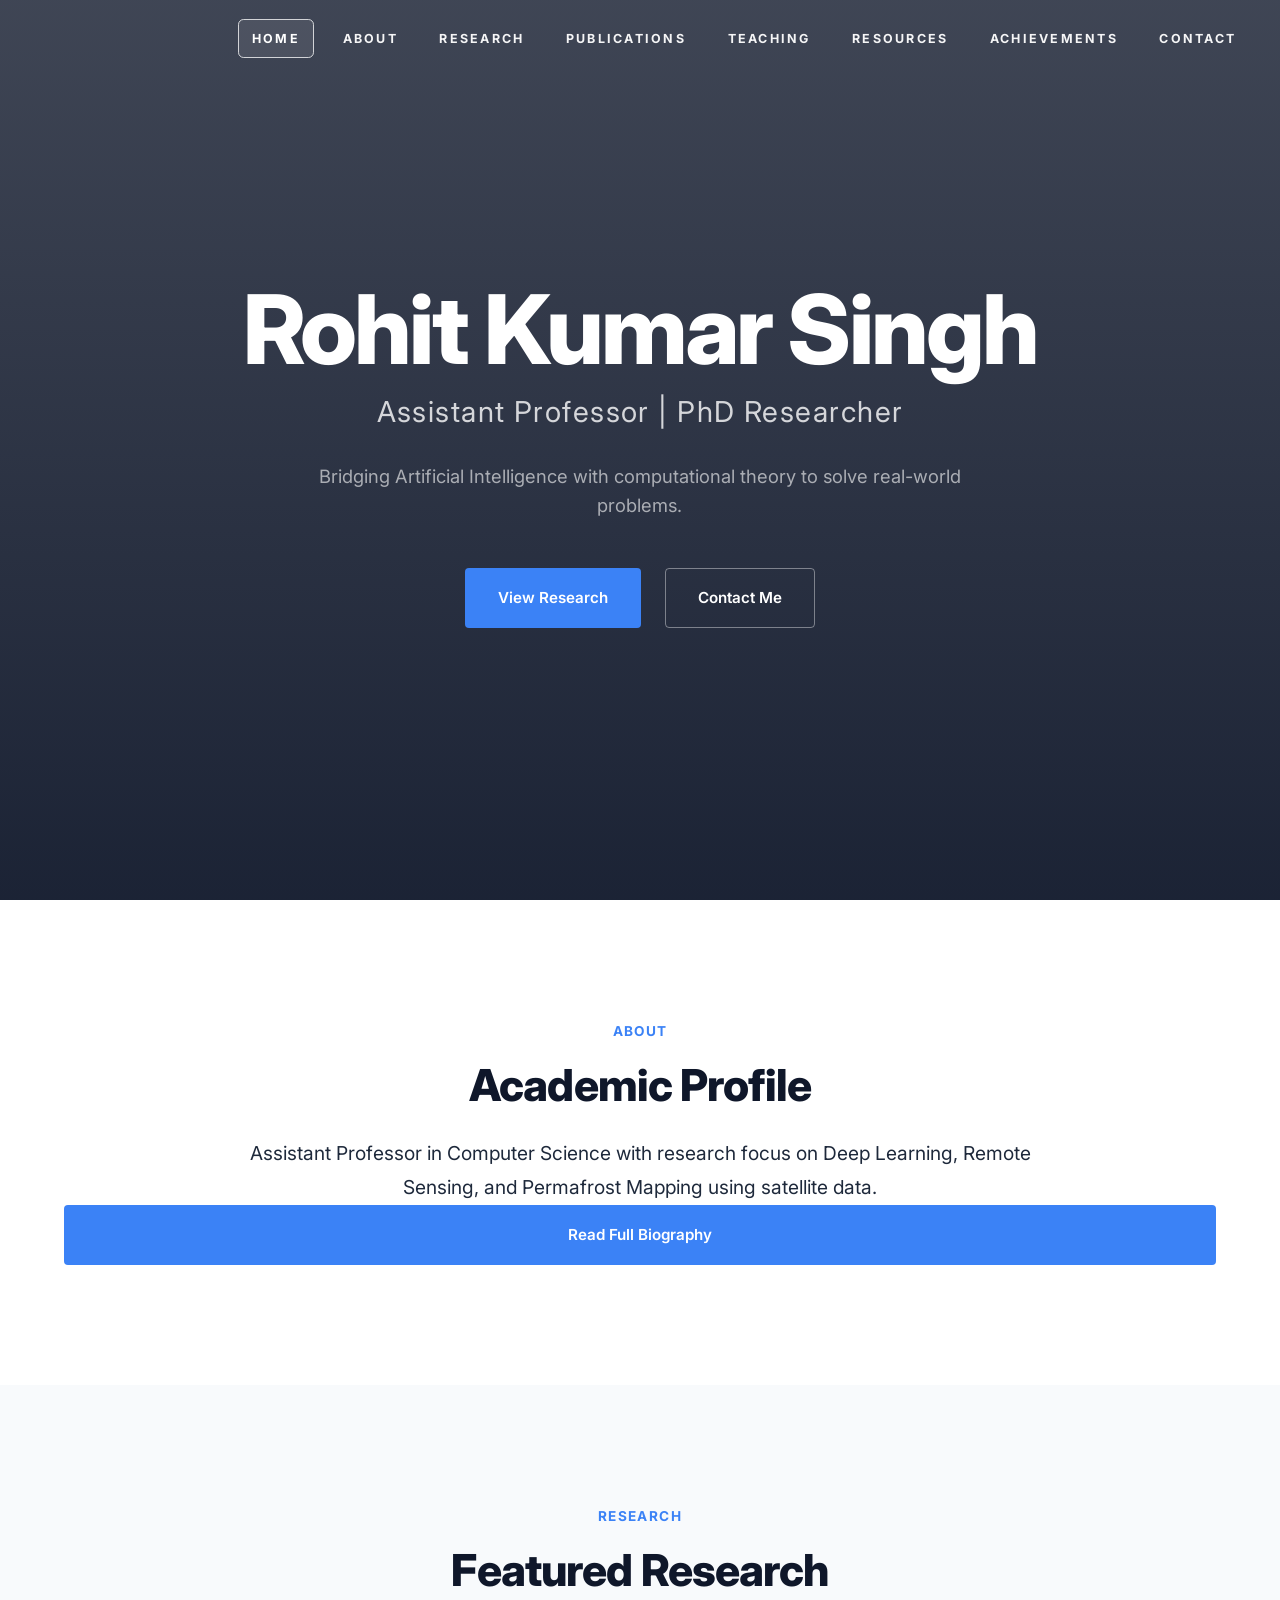
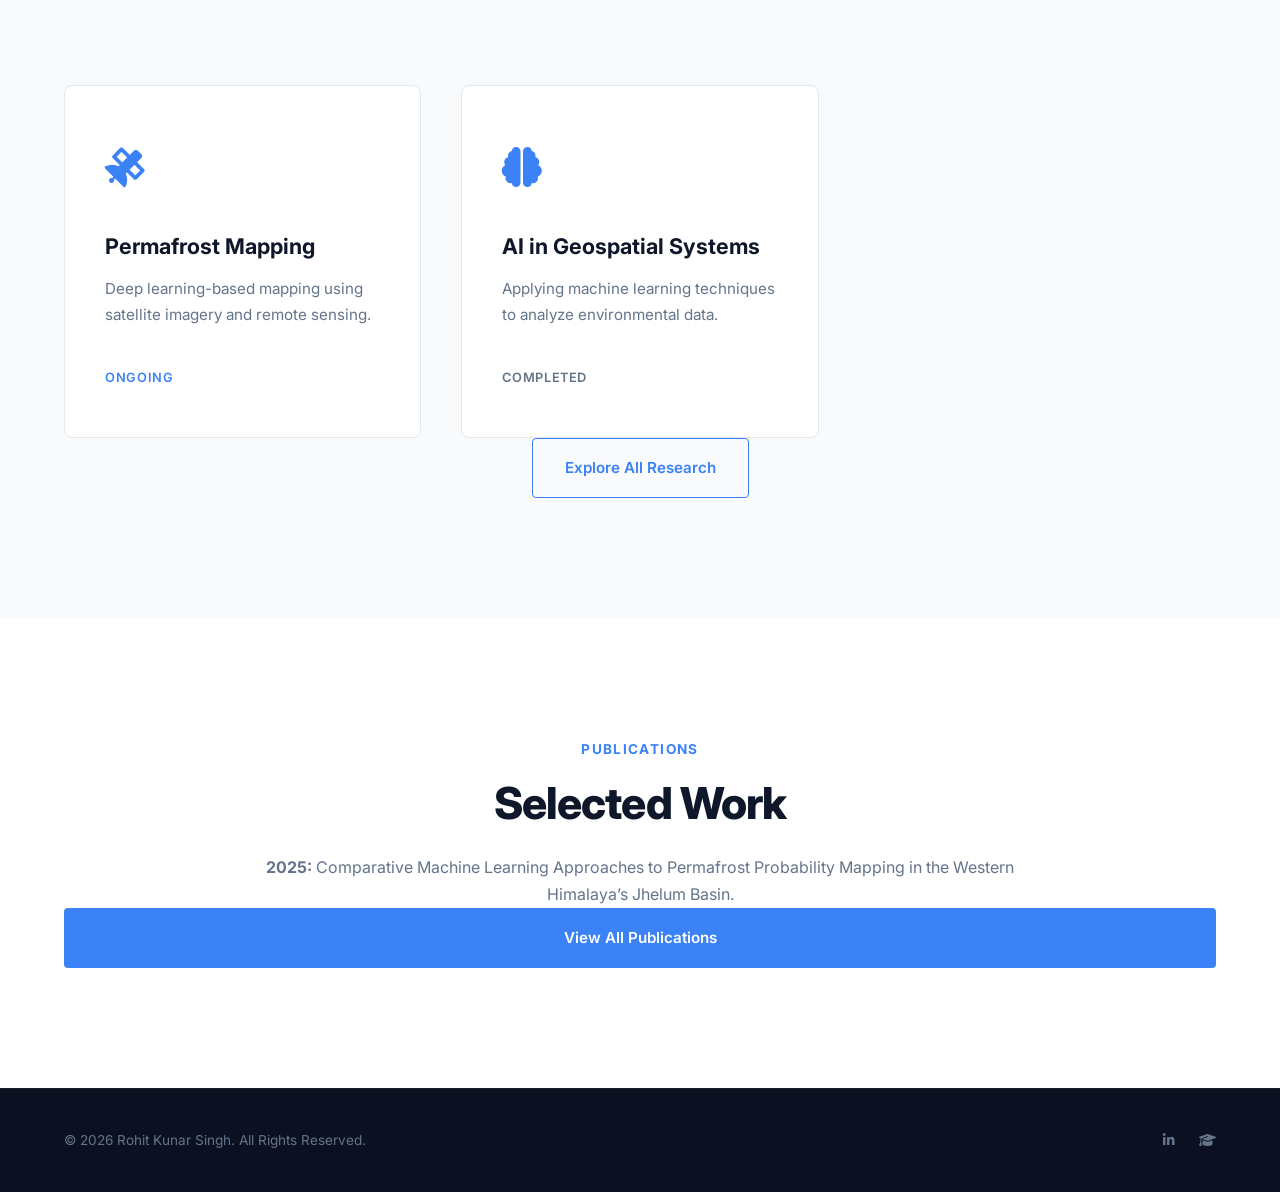
==== index.html @ b40e75e4 "Initial portfolio website" ====
<!DOCTYPE html>
<html lang="en">
<head>
  <meta charset="UTF-8" />
  <meta name="viewport" content="width=device-width, initial-scale=1.0" />
  <title>Rohit Kumar Singh | Academic Portfolio</title>

  <!-- Fonts -->
  <link href="https://fonts.googleapis.com/css2?family=Inter:wght@300;400;500;600;700;800&display=swap" rel="stylesheet">

  <!-- Icons -->
  <link rel="stylesheet" href="https://cdnjs.cloudflare.com/ajax/libs/font-awesome/6.4.0/css/all.min.css" />

  <!-- CSS -->
  <link rel="stylesheet" href="style.css" />
</head>

<body class="home">

  <!-- Navigation -->
  <nav id="navbar">
    <div class="nav-container">
      <ul class="nav-links">
        <li><a href="index.html">Home</a></li>
        <li><a href="about.html">About</a></li>
        <li><a href="research.html">Research</a></li>
        <li><a href="publications.html">Publications</a></li>
        <li><a href="teaching.html">Teaching</a></li>
        <li><a href="resources.html">Resources</a></li>
        <li><a href="achievements.html">Achievements</a></li>
        <li><a href="contact.html">Contact</a></li>
      </ul>

      <div class="hamburger">
        <i class="fas fa-bars"></i>
      </div>
    </div>
  </nav>

  <!-- Mobile Menu -->
  <div class="mobile-menu">
    <ul>
      <li><a href="index.html">Home</a></li>
      <li><a href="about.html">About</a></li>
      <li><a href="research.html">Research</a></li>
      <li><a href="publications.html">Publications</a></li>
      <li><a href="teaching.html">Teaching</a></li>
      <li><a href="resources.html">Resources</a></li>
      <li><a href="contact.html">Contact</a></li>
      <li><a href="achievements.html">Achievements</a></li>
    </ul>
  </div>

  <!-- Hero Section -->
  <header class="hero fade-in">
    <div class="hero-bg"></div>
    <div class="hero-overlay"></div>

    <div class="hero-content">
      <h1 class="hero-title">Rohit Kumar Singh</h1>
      <h2 class="hero-subtitle">Assistant Professor | PhD Researcher</h2>

      <p class="hero-tagline">
        Bridging Artificial Intelligence with computational theory to solve real-world problems.
      </p>

      <div class="hero-cta">
        <a href="research.html" class="btn btn-primary">View Research</a>
        <a href="contact.html" class="btn btn-outline-light">Contact Me</a>
      </div>
    </div>
  </header>

  <!-- About Preview -->
  <section class="about fade-in">
    <div class="container section-container text-center">

      <span class="section-label">ABOUT</span>
      <h2 class="section-title">Academic Profile</h2>

      <p class="lead-text" style="max-width: 800px; margin: auto;">
        Assistant Professor in Computer Science with research focus on Deep Learning,
        Remote Sensing, and Permafrost Mapping using satellite data.
      </p>

      <a href="about.html" class="btn btn-primary mt-3">Read Full Biography</a>

    </div>
  </section>

  <!-- Research Preview -->
  <section class="research bg-light fade-in">
    <div class="container section-container">

      <span class="section-label text-center-block">RESEARCH</span>
      <h2 class="section-title text-center">Featured Research</h2>

      <div class="research-grid mt-large">

        <div class="card premium-card">
          <div class="card-icon"><i class="fas fa-satellite"></i></div>
          <h3 class="card-title">Permafrost Mapping</h3>
          <p class="card-desc">
            Deep learning-based mapping using satellite imagery and remote sensing.
          </p>
          <span class="status-badge active">Ongoing</span>
        </div>

        <div class="card premium-card">
          <div class="card-icon"><i class="fas fa-brain"></i></div>
          <h3 class="card-title">AI in Geospatial Systems</h3>
          <p class="card-desc">
            Applying machine learning techniques to analyze environmental data.
          </p>
          <span class="status-badge completed">Completed</span>
        </div>

      </div>

      <div class="text-center mt-3">
        <a href="research.html" class="btn btn-outline">Explore All Research</a>
      </div>

    </div>
  </section>

  <!-- Publications Preview -->
  <section class="publications-preview fade-in">
    <div class="container section-container text-center">

      <span class="section-label">PUBLICATIONS</span>
      <h2 class="section-title">Selected Work</h2>

      <p style="max-width: 800px; margin: auto;">
        <strong>2025:</strong> Comparative Machine Learning Approaches to Permafrost
        Probability Mapping in the Western Himalaya’s Jhelum Basin.
      </p>

      <a href="publications.html" class="btn btn-primary mt-3">
        View All Publications
      </a>

    </div>
  </section>

  <!-- Footer -->
  <footer class="minimal-footer">
    <div class="container footer-flex">
      <p>&copy; <span id="year"></span>  Rohit Kunar Singh. All Rights Reserved.</p>

      <div class="footer-social-mini">
        <a href="https://www.linkedin.com/in/rohit-kumar-singh-1ba386183/" target="_blank">
          <i class="fab fa-linkedin-in"></i>
        </a>
        <a href="https://scholar.google.co.in/citations?user=rX7KQU0AAAAJ&hl=en" target="_blank">
          <i class="fas fa-graduation-cap"></i>
        </a>
      </div>
    </div>
  </footer>

  <script src="script.js"></script>

</body>
</html>
---- style.css ----
/* --- Base Variables --- */
:root {
  /* Premium Academic Palette */
  --color-navy: #0f172a;       /* Deep navy for headings and contact */
  --color-navy-light: #1e293b;
  --color-white: #ffffff;
  --color-gray-light: #f8fafc; /* Very light gray for alternating sections */
  --color-gray-border: #e2e8f0;
  --color-gray-text: #64748b;  /* Subtle body text */
  --color-blue-accent: #3b82f6; /* Soft blue */
  --color-blue-hover: #2563eb;
  
  --font-main: 'Inter', system-ui, -apple-system, sans-serif;
  
  --spacing-section: 120px;
  --spacing-container: 90%;
  --max-width: 1250px;
  
  --transition-smooth: all 0.4s cubic-bezier(0.16, 1, 0.3, 1);
  --shadow-subtle: 0 4px 6px -1px rgba(0, 0, 0, 0.05), 0 2px 4px -1px rgba(0, 0, 0, 0.03);
  --shadow-hover: 0 20px 25px -5px rgba(0, 0, 0, 0.05), 0 10px 10px -5px rgba(0, 0, 0, 0.02);
}

/* --- Resets & Global Typography --- */
* {
  margin: 0;
  padding: 0;
  box-sizing: border-box;
}

html {
  scroll-behavior: smooth;
}

body {
  font-family: var(--font-main);
  background-color: var(--color-white);
  color: var(--color-navy);
  line-height: 1.7;
  -webkit-font-smoothing: antialiased;
  -moz-osx-font-smoothing: grayscale;
}

a {
  text-decoration: none;
  color: inherit;
  transition: var(--transition-smooth);
}

ul {
  list-style: none;
}

.container {
  width: var(--spacing-container);
  max-width: var(--max-width);
  margin: 0 auto;
}

/* Page Layout Wrappers for Multi-Page functionality */
.page-header-padding {
  padding-top: 150px; /* Offset for internal pages */
}
/* Ensure internal pages have a solid default navbar if preferred, 
   but requirements said "glass navbar on scroll". We'll wrap all headers. */

/* --- Layout & Spacing Utilities --- */
.bg-light { background-color: var(--color-gray-light); }
.text-center { text-align: center; }
.text-center-block { display: block; text-align: center; }
.mt-large { margin-top: 4rem; }

section {
  padding: var(--spacing-section) 0;
  position: relative;
  overflow: hidden;
}

.section-container {
  display: flex;
  flex-direction: column;
}

/* --- Typography System --- */
h1, h2, h3, h4 {
  color: var(--color-navy);
  font-weight: 700;
  line-height: 1.2;
}

.section-label {
  font-size: 0.85rem;
  font-weight: 700;
  text-transform: uppercase;
  letter-spacing: 0.1em;
  color: var(--color-blue-accent);
  margin-bottom: 1rem;
  display: block;
}

.section-title {
  font-size: 2.75rem;
  font-weight: 800;
  letter-spacing: -0.02em;
  margin-bottom: 1.5rem;
}

.light-title { color: var(--color-white); }
.light-label { color: #93c5fd; }

p { color: var(--color-gray-text); }
.lead-text { font-size: 1.2rem; color: var(--color-navy-light); font-weight: 400; margin-bottom: 2rem; line-height: 1.8; }

/* --- Buttons --- */
.btn {
  display: inline-flex;
  align-items: center;
  justify-content: center;
  gap: 0.5rem;
  padding: 1rem 2rem;
  border-radius: 4px;
  font-weight: 600;
  font-size: 0.95rem;
  cursor: pointer;
  transition: var(--transition-smooth);
  border: 1px solid transparent;
}

.btn-primary {
  background-color: var(--color-blue-accent);
  color: var(--color-white);
}

.btn-primary:hover {
  background-color: var(--color-blue-hover);
  transform: translateY(-2px);
  box-shadow: var(--shadow-subtle);
}

.btn-outline {
  border-color: var(--color-blue-accent);
  color: var(--color-blue-accent);
  background: transparent;
}

.btn-outline:hover {
  border-color: var(--color-blue-hover);
  background: var(--color-gray-light);
  color: var(--color-blue-hover);
}

.btn-outline-light {
  border-color: rgba(255, 255, 255, 0.4);
  color: var(--color-white);
  background: transparent;
}

.btn-outline-light:hover {
  border-color: var(--color-white);
  background: rgba(255, 255, 255, 0.1);
}

.btn-block { width: 100%; }
.btn-sm { padding: 0.75rem 1.5rem; font-size: 0.85rem; }

/* --- Navigation --- */
nav {
  position: fixed;
  top: 0;
  left: 0;
  width: 100%;
  padding: 1.5rem 0;
  z-index: 1000;
  transition: var(--transition-smooth);
  /* Make default background deep navy for non-hero pages or maintain glass */
  background: rgba(15, 23, 42, 0.95); /* We'll use a deep solid base to ensure visibility if no hero overlay exists */
}

/* But if it's the home page and over a hero, default transparent */
body.home nav {
  background: transparent;
}

nav.scrolled, body:not(.home) nav {
  background: rgba(255, 255, 255, 0.98);
  backdrop-filter: blur(8px);
  padding: 1rem 0;
  box-shadow: var(--shadow-subtle);
  border-bottom: 1px solid var(--color-gray-border);
}

nav.scrolled .logo,
nav.scrolled .nav-links a,
nav.scrolled .hamburger i,
body:not(.home) nav .logo,
body:not(.home) nav .nav-links a,
body:not(.home) nav .hamburger i {
  color: var(--color-navy);
}

/* NAV CONTAINER */
.nav-container {
  display: flex;
  justify-content: space-between;
  align-items: center;
}

/* NAV LINKS (DESKTOP) */
.nav-links {
  display: flex;
  gap: 18px;
}

/* HAMBURGER DEFAULT HIDDEN */
.hamburger {
  display: none;
  font-size: 22px;
  cursor: pointer;
}

/* 🔥 IMPORTANT: BREAKPOINT */
@media (max-width: 1024px) {

  /* HIDE DESKTOP MENU */
  .nav-links {
    display: none;
  }

  /* SHOW HAMBURGER */
  .hamburger {
    display: block;
  }

  /* MOBILE MENU */
  .mobile-menu {
    position: fixed;
    top: 70px;
    right: -100%;
    width: 250px;
    height: 100vh;
    background: #0f172a;
    transition: 0.3s ease;
    padding: 20px;
  }

  .mobile-menu.active {
    right: 0;
  }

  .mobile-menu ul {
    list-style: none;
    padding: 0;
  }

  .mobile-menu ul li {
    margin: 20px 0;
  }

  .mobile-menu a {
    color: white;
    text-decoration: none;
    font-size: 16px;
  }
}

.logo {
  font-size: 1.4rem;
  font-weight: 800;
  letter-spacing: -0.02em;
  color: var(--color-white);
}

.nav-links {
  display: flex;
  gap: 1rem;
}

.nav-links a {
  font-size: 0.8rem;
  font-weight: 500;
  color: rgba(255, 255, 255, 0.9);
  position: relative;
}

.nav-links a:hover,
.nav-links a.active {
  color: var(--color-blue-accent);
}

/* Remove older underline when using boxed active tabs */
.nav-links a.active::after {
  display: none;
}

.hamburger {
  display: none;
  font-size: 1.4rem;
  color: var(--color-white);
  cursor: pointer;
}

/* Mobile Menu */
.mobile-menu {
  position: fixed;
  top: 0;
  left: 0;
  width: 100%;
  height: 100vh;
  background: var(--color-white);
  z-index: 999;
  display: flex;
  flex-direction: column;
  justify-content: center;
  align-items: center;
  opacity: 0;
  pointer-events: none;
  transform: translateY(-20px);
  transition: var(--transition-smooth);
}

.mobile-menu.active {
  opacity: 1;
  pointer-events: all;
  transform: translateY(0);
}

.mobile-menu ul {
  text-align: center;
  width: 100%;
}

.mobile-menu li {
  margin: 1.5rem 0;
}

.mobile-menu a {
  font-size: 1.5rem;
  font-weight: 600;
  color: var(--color-navy);
}
.mobile-menu a.active {
  color: var(--color-blue-accent);
}

/* --- Hero Section --- */
.hero {
  height: 100vh;
  min-height: 700px;
  position: relative;
  display: flex;
  align-items: center;
  justify-content: center;
  text-align: center;
  margin-top: 0; 
}

.hero-bg {
  position: absolute;
  top: 0; left: 0; width: 100%; height: 100%;
  background-image: url('https://images.unsplash.com/photo-1550751827-4bd374c3f58b?ixlib=rb-4.0.3&auto=format&fit=crop&w=1920&q=80');
  background-size: cover;
  background-position: center;
  z-index: 1;
}

.hero-overlay {
  position: absolute;
  top: 0; left: 0; width: 100%; height: 100%;
  background: linear-gradient(to bottom, rgba(15, 23, 42, 0.8), rgba(15, 23, 42, 0.95));
  z-index: 2;
}

.hero-content {
  position: relative;
  z-index: 3;
  color: var(--color-white);
  max-width: 900px;
  padding: 0 1rem;
}

.hero-title {
  font-size: clamp(3rem, 8vw, 6rem);
  font-weight: 800;
  letter-spacing: -0.03em;
  color: var(--color-white);
  margin-bottom: 0.5rem;
}

.hero-subtitle {
  font-size: clamp(1.2rem, 3vw, 1.8rem);
  font-weight: 400;
  color: rgba(255, 255, 255, 0.8);
  margin-bottom: 2rem;
  letter-spacing: 0.05em;
}

.hero-tagline {
  font-size: 1.15rem;
  color: rgba(255, 255, 255, 0.6);
  max-width: 700px;
  margin: 0 auto 3rem;
  line-height: 1.6;
}

.hero-cta {
  display: flex;
  gap: 1.5rem;
  justify-content: center;
}

/* --- About Section --- */
.about-grid {
  display: grid;
  grid-template-columns: 1fr 1fr;
  gap: 6rem;
  align-items: center;
}

.about-text p {
  margin-bottom: 1.5rem;
  font-size: 1.05rem;
}

.subsection-title {
  font-size: 1.25rem;
  margin: 3rem 0 1.5rem;
}

.pill-group {
  display: flex;
  flex-wrap: wrap;
  gap: 0.75rem;
}

.pill-badge {
  background: var(--color-gray-light);
  color: var(--color-navy);
  padding: 0.6rem 1.2rem;
  border-radius: 50px;
  font-size: 0.85rem;
  font-weight: 500;
  border: 1px solid var(--color-gray-border);
  transition: var(--transition-smooth);
}

.pill-badge:hover {
  border-color: var(--color-blue-accent);
  background: white;
}

.about-image-wrapper {
  position: relative;
  width: 100%;
  aspect-ratio: 4/5;
  border-radius: 8px;
  overflow: hidden;
}

.about-image {
  width: 100%;
  height: 100%;
  object-fit: cover;
  filter: grayscale(20%); 
}

/* --- Premium Cards Grid --- */
.research-grid {
  display: grid;
  grid-template-columns: repeat(3, 1fr);
  gap: 2.5rem;
}

.premium-card {
  background: var(--color-white);
  border: 1px solid var(--color-gray-border);
  border-radius: 8px;
  padding: 3rem 2.5rem;
  transition: var(--transition-smooth);
  display: flex;
  flex-direction: column;
  height: 100%;
}

.premium-card.minimal-padding {
  padding: 2.5rem;
}

.premium-card:hover {
  transform: translateY(-8px);
  box-shadow: var(--shadow-hover);
  border-color: transparent;
}

.card-icon {
  font-size: 2.5rem;
  color: var(--color-blue-accent);
  margin-bottom: 2rem;
}

.card-header-icon {
  font-size: 2rem;
  color: var(--color-navy-light);
  margin-bottom: 1.5rem;
}

.card-title {
  font-size: 1.35rem;
  margin-bottom: 1rem;
}

.card-desc {
  font-size: 0.95rem;
  margin-bottom: 2.5rem;
  flex-grow: 1;
}

.status-badge {
  display: inline-flex;
  align-items: center;
  gap: 0.5rem;
  font-size: 0.8rem;
  font-weight: 600;
  text-transform: uppercase;
  letter-spacing: 0.05em;
}

.status-badge.active { color: var(--color-blue-accent); }
.status-badge.completed { color: var(--color-gray-text); }

/* --- Academic Publications --- */
.academic-list {
  display: flex;
  flex-direction: column;
}

.academic-row {
  display: grid;
  grid-template-columns: 100px 1fr;
  gap: 2rem;
  padding: 2.5rem 0;
  border-bottom: 1px solid var(--color-gray-border);
  transition: var(--transition-smooth);
}

.academic-row:first-child {
  border-top: 1px solid var(--color-gray-border);
}

.academic-row:hover {
  background: rgba(248, 250, 252, 0.5); 
}

.academic-year {
  font-size: 1.25rem;
  font-weight: 800;
  color: var(--color-blue-accent);
  padding-top: 0.1rem;
}

.paper-title {
  font-size: 1.25rem;
  margin-bottom: 0.5rem;
}

.paper-authors {
  color: var(--color-navy);
  font-size: 0.95rem;
  margin-bottom: 0.25rem;
}

.paper-venue {
  font-style: italic;
  font-size: 0.9rem;
  margin-bottom: 1rem;
}

.paper-link {
  font-size: 0.9rem;
  font-weight: 600;
  color: var(--color-blue-accent);
  display: inline-flex;
  align-items: center;
  gap: 0.5rem;
}

.paper-link:hover {
  gap: 0.75rem; 
}

.publications-footer {
  text-align: center;
}

.publications-footer p {
  margin-bottom: 1rem;
  font-size: 0.95rem;
}

.button-group {
  display: flex;
  gap: 1rem;
  justify-content: center;
}

/* --- Resources Grid --- */
.resources-grid {
  display: grid;
  grid-template-columns: 1fr 1fr;
  gap: 2.5rem;
}

.resource-card {
  display: flex;
  flex-direction: column;
  justify-content: space-between;
  text-align: left;
}

.resource-icon {
  width: 60px;
  height: 60px;
  background: var(--color-gray-light);
  border-radius: 8px;
  display: flex;
  align-items: center;
  justify-content: center;
  font-size: 1.5rem;
  color: var(--color-blue-accent);
  margin-bottom: 1.5rem;
}

.resource-text { flex-grow: 1; }

.resource-card .btn { align-self: flex-start; }


/* --- CV Section --- */
.cv-panel {
  background: linear-gradient(180deg, rgba(255,255,255,0.96) 0%, rgba(248,250,252,1) 100%);
  padding: 5rem 0;
}

.cv-panel .section-title {
  margin-bottom: 1rem;
}

.cv-panel .lead-text {
  max-width: 720px;
  margin: 0 auto 2rem;
}

.cv-panel .button-group {
  justify-content: center;
}

.cv-embed-wrapper {
  margin: 2rem auto 1.5rem;
  width: 100%;
  max-width: 1100px;
  min-height: 680px;
  border-radius: 16px;
  overflow: hidden;
  box-shadow: 0 20px 45px rgba(15, 23, 42, 0.08);
  border: 1px solid rgba(15, 23, 42, 0.06);
}

.cv-object {
  width: 100%;
  height: 100%;
  min-height: 680px;
  border: none;
}

.cv-embed-fallback {
  display: flex;
  flex-direction: column;
  align-items: center;
  justify-content: center;
  min-height: 360px;
  padding: 2rem;
  background: rgba(255, 255, 255, 0.95);
  text-align: center;
}

.cv-embed-fallback p {
  color: var(--color-navy);
  font-size: 1rem;
  margin-bottom: 1.25rem;
}

@media (max-width: 1024px) {
  .cv-embed-wrapper {
    min-height: 520px;
  }
}

@media (max-width: 768px) {
  .cv-panel {
    padding: 3rem 0;
  }

  .cv-embed-wrapper {
    min-height: 420px;
    border-radius: 12px;
  }
}

/* --- Contact Section (FULL WIDTH BALANCED) --- */
.contact {
  background-color: var(--color-navy);
  position: relative;
  overflow: hidden;
  border-radius: 8px;
}

.contact-page-layout {
  border-radius: 0;
}

/* Optional subtle pattern in bg */
.contact::before {
  content: '';
  position: absolute;
  top: 0; left: 0; width: 100%; height: 100%;
  background: radial-gradient(circle at top right, rgba(59, 130, 246, 0.1), transparent 40%);
  pointer-events: none;
}

.full-width-grid {
  display: grid;
  grid-template-columns: 1fr 1fr;
  gap: 6rem;
  align-items: center;
}

.contact-info-wrapper {
  color: var(--color-white);
  z-index: 2;
}

.contact-lead {
  font-size: 1.1rem;
  color: #94a3b8;
  margin-bottom: 3rem;
  max-width: 450px;
}

.contact-list {
  display: flex;
  flex-direction: column;
  gap: 1.5rem;
  margin-bottom: 3rem;
}

.contact-list li {
  display: flex;
  align-items: center;
  gap: 1.25rem;
  font-size: 1.05rem;
  color: #e2e8f0;
}

.contact-list i {
  color: var(--color-blue-accent);
  font-size: 1.25rem;
}

.social-circles {
  display: flex;
  gap: 1rem;
}

.social-circles a {
  display: flex;
  align-items: center;
  justify-content: center;
  width: 48px;
  height: 48px;
  border-radius: 50%;
  background: rgba(255, 255, 255, 0.05);
  color: var(--color-white);
  font-size: 1.1rem;
}

.social-circles a:hover {
  background: var(--color-blue-accent);
  transform: translateY(-3px);
}

.contact-form-wrapper {
  background: rgba(255, 255, 255, 0.03);
  backdrop-filter: blur(12px);
  -webkit-backdrop-filter: blur(12px);
  border: 1px solid rgba(255, 255, 255, 0.1);
  padding: 4rem;
  border-radius: 12px;
  width: 100%;
  z-index: 2;
}

.form-group {
  margin-bottom: 1.5rem;
  display: flex;
  flex-direction: column;
  gap: 0.5rem;
}

.form-group label {
  color: #cbd5e1;
  font-size: 0.85rem;
  font-weight: 500;
  text-transform: uppercase;
  letter-spacing: 0.05em;
}

.form-group input,
.form-group textarea {
  width: 100%;
  padding: 1rem;
  background: rgba(0, 0, 0, 0.2);
  border: 1px solid rgba(255, 255, 255, 0.1);
  border-radius: 4px;
  color: var(--color-white);
  font-family: inherit;
  transition: var(--transition-smooth);
}

.form-group input:focus,
.form-group textarea:focus {
  outline: none;
  border-color: var(--color-blue-accent);
  background: rgba(0, 0, 0, 0.4);
}

/* --- Footer --- */
.minimal-footer {
  padding: 2.5rem 0;
  background: #0b1120;
  border-top: 1px solid rgba(255, 255, 255, 0.05);
}

.footer-flex {
  display: flex;
  justify-content: space-between;
  align-items: center;
  color: #64748b;
  font-size: 0.85rem;
}

.footer-social-mini {
  display: flex;
  gap: 1.5rem;
}

.footer-social-mini a:hover { color: var(--color-white); }

/* --- Fade In Animation Classes --- */
.fade-in {
  opacity: 0;
  transform: translateY(30px);
  transition: opacity 0.8s cubic-bezier(0.16, 1, 0.3, 1), transform 0.8s cubic-bezier(0.16, 1, 0.3, 1);
}

.fade-in.visible {
  opacity: 1;
  transform: translateY(0);
}

/* --- Responsiveness --- */
@media (max-width: 1024px) {
  :root { --spacing-section: 100px; }
  .about-grid, .full-width-grid { gap: 4rem; grid-template-columns: 1fr; }
  .research-grid { grid-template-columns: repeat(2, 1fr); }
  .contact-form-wrapper { padding: 3rem; }
}

@media (max-width: 768px) {
  :root { --spacing-section: 80px; }
  .nav-links { display: none; }
  .hamburger { display: block; }
  
  .about-grid { grid-template-columns: 1fr; }
  .about-image-wrapper { max-height: 400px; }
  
  .research-grid, .resources-grid, .full-width-grid, .academic-row {
    grid-template-columns: 1fr;
  }
  
  .academic-row { gap: 0.5rem; padding: 1.5rem 0; }
  .contact-form-wrapper { padding: 2rem; }
  
  .hero-cta { flex-direction: column; }
  .button-group { flex-direction: column; }
}
.timeline {
  position: relative;
  margin-top: 60px;
  padding-left: 40px;
}

.timeline::before {
  content: '';
  position: absolute;
  left: 10px;
  top: 0;
  width: 2px;
  height: 100%;
  background: #0ea5e9;
}

.timeline-item {
  position: relative;
  margin-bottom: 40px;
}

.timeline-year {
  font-size: 14px;
  font-weight: 600;
  color: #0ea5e9;
  margin-bottom: 10px;
}

.timeline-card {
  background: #ffffff;
  padding: 20px 25px;
  border-radius: 12px;
  box-shadow: 0 10px 25px rgba(0,0,0,0.05);
  transition: 0.3s;
}

.timeline-card:hover {
  transform: translateY(-5px);
}

.timeline-card h3 {
  margin-bottom: 10px;
  font-size: 18px;
}

.timeline-card p {
  margin: 4px 0;
  color: #555;
}
/* ===== ACHIEVEMENTS PREMIUM FIX ===== */

.achievements {
  padding: 80px 0;
  background: #f8fafc;
}

.timeline {
  position: relative;
  margin-top: 60px;
  padding-left: 40px;
  max-width: 800px;
}

.timeline::before {
  content: '';
  position: absolute;
  left: 15px;
  top: 0;
  width: 3px;
  height: 100%;
  background: linear-gradient(to bottom, #0ea5e9, #6366f1);
}

.timeline-item {
  position: relative;
  margin-bottom: 40px;
  padding-left: 20px;
}

.timeline-item::before {
  content: '';
  position: absolute;
  left: -28px;
  top: 5px;
  width: 12px;
  height: 12px;
  background: #0ea5e9;
  border-radius: 50%;
}

.timeline-year {
  font-size: 13px;
  font-weight: 700;
  color: #0ea5e9;
  margin-bottom: 8px;
  letter-spacing: 1px;
}

.timeline-card {
  background: #ffffff;
  padding: 20px 25px;
  border-radius: 14px;
  box-shadow: 0 10px 30px rgba(0,0,0,0.08);
  transition: all 0.3s ease;
}

.timeline-card:hover {
  transform: translateY(-5px);
  box-shadow: 0 15px 40px rgba(0,0,0,0.12);
}

.timeline-card h3 {
  font-size: 18px;
  margin-bottom: 10px;
  color: #0f172a;
}

.timeline-card p {
  margin: 5px 0;
  color: #475569;
  font-size: 14px;
}
/* FIX FOR ACHIEVEMENTS PAGE */

.timeline-wrapper {
  display: flex;
  justify-content: center;
}

.timeline {
  position: relative;
  margin-top: 60px;
  padding-left: 40px;
  width: 100%;
  max-width: 700px;
}

.timeline::before {
  content: '';
  position: absolute;
  left: 15px;
  top: 0;
  width: 2px;
  height: 100%;
  background: #0ea5e9;
}

.timeline-item {
  position: relative;
  margin-bottom: 40px;
}

.timeline-item::before {
  content: '';
  position: absolute;
  left: -28px;
  top: 6px;
  width: 12px;
  height: 12px;
  background: #0ea5e9;
  border-radius: 50%;
}

.timeline-card {
  background: #ffffff;
  padding: 20px 25px;
  border-radius: 12px;
  box-shadow: 0 8px 25px rgba(0,0,0,0.06);
}
.achievement-img {
  width: 100%;
  margin-top: 15px;
  border-radius: 10px;
  box-shadow: 0 8px 20px rgba(0,0,0,0.1);
}
.img-modal {
  display: none;
  position: fixed;
  z-index: 999;
  padding-top: 60px;
  left: 0;
  top: 0;
  width: 100%;
  height: 100%;
  background-color: rgba(0,0,0,0.9);
}

.modal-content {
  display: block;
  margin: auto;
  max-width: 80%;
  border-radius: 10px;
}

.close-modal {
  position: absolute;
  top: 20px;
  right: 40px;
  color: #fff;
  font-size: 30px;
  cursor: pointer;
}

.achievement-img {
  cursor: pointer;
  transition: 0.3s;
}

.achievement-img:hover {
  transform: scale(1.03);
}
/* GLASS CARD */
.premium-glass {
  background: rgba(255,255,255,0.6);
  backdrop-filter: blur(10px);
  border: 1px solid rgba(255,255,255,0.2);
}

/* HEADER */
.card-header {
  display: flex;
  align-items: center;
  gap: 10px;
  margin-bottom: 10px;
}

.card-header i {
  color: #0ea5e9;
  font-size: 20px;
}

/* BADGES */
.badge {
  display: inline-block;
  padding: 4px 10px;
  border-radius: 20px;
  font-size: 12px;
  margin-top: 10px;
}

.badge.success {
  background: #22c55e;
  color: #fff;
}

.badge.ongoing {
  background: #f59e0b;
  color: #fff;
}

/* HOVER EFFECT */
.timeline-card {
  transition: all 0.3s ease;
}

.timeline-card:hover {
  transform: translateY(-6px) scale(1.01);
}

/* IMAGE IMPROVE */
.achievement-img {
  margin-top: 12px;
  border-radius: 10px;
  transition: 0.3s;
}

.achievement-img:hover {
  transform: scale(1.04);
}
/* NAV FIX */
.nav-container {
  display: flex;
  justify-content: space-between;
  align-items: center;
  width: 100%;
  max-width: var(--max-width);
  margin: 0 auto;
  padding: 0 1rem;
  gap: 1rem;
}

/* NAV LINKS */
.nav-links {
  display: flex;
  flex: 1 1 auto;
  justify-content: flex-end;
  align-items: center;
  gap: 1rem;
  flex-wrap: nowrap;
  min-width: 0;
}

.nav-links li {
  flex-shrink: 1;
  min-width: 0;
}

.nav-links a {
  font-size: 0.78rem;
  font-weight: 700;
  letter-spacing: 0.18em;
  text-transform: uppercase;
  color: rgba(255, 255, 255, 0.95);
  padding: 0.7rem 0.8rem;
  white-space: nowrap;
  transition: var(--transition-smooth);
}

.nav-links a:hover {
  color: var(--color-blue-accent);
}

.nav-links a.active {
  color: var(--color-white);
  border: 1px solid rgba(255, 255, 255, 0.75);
  border-radius: 0.35rem;
  background: rgba(255, 255, 255, 0.08);
}

/* MOBILE BREAK */
@media (max-width: 900px) {
  .nav-links {
    display: none; /* hide top menu */
  }

  .hamburger {
    display: block;
  }
}
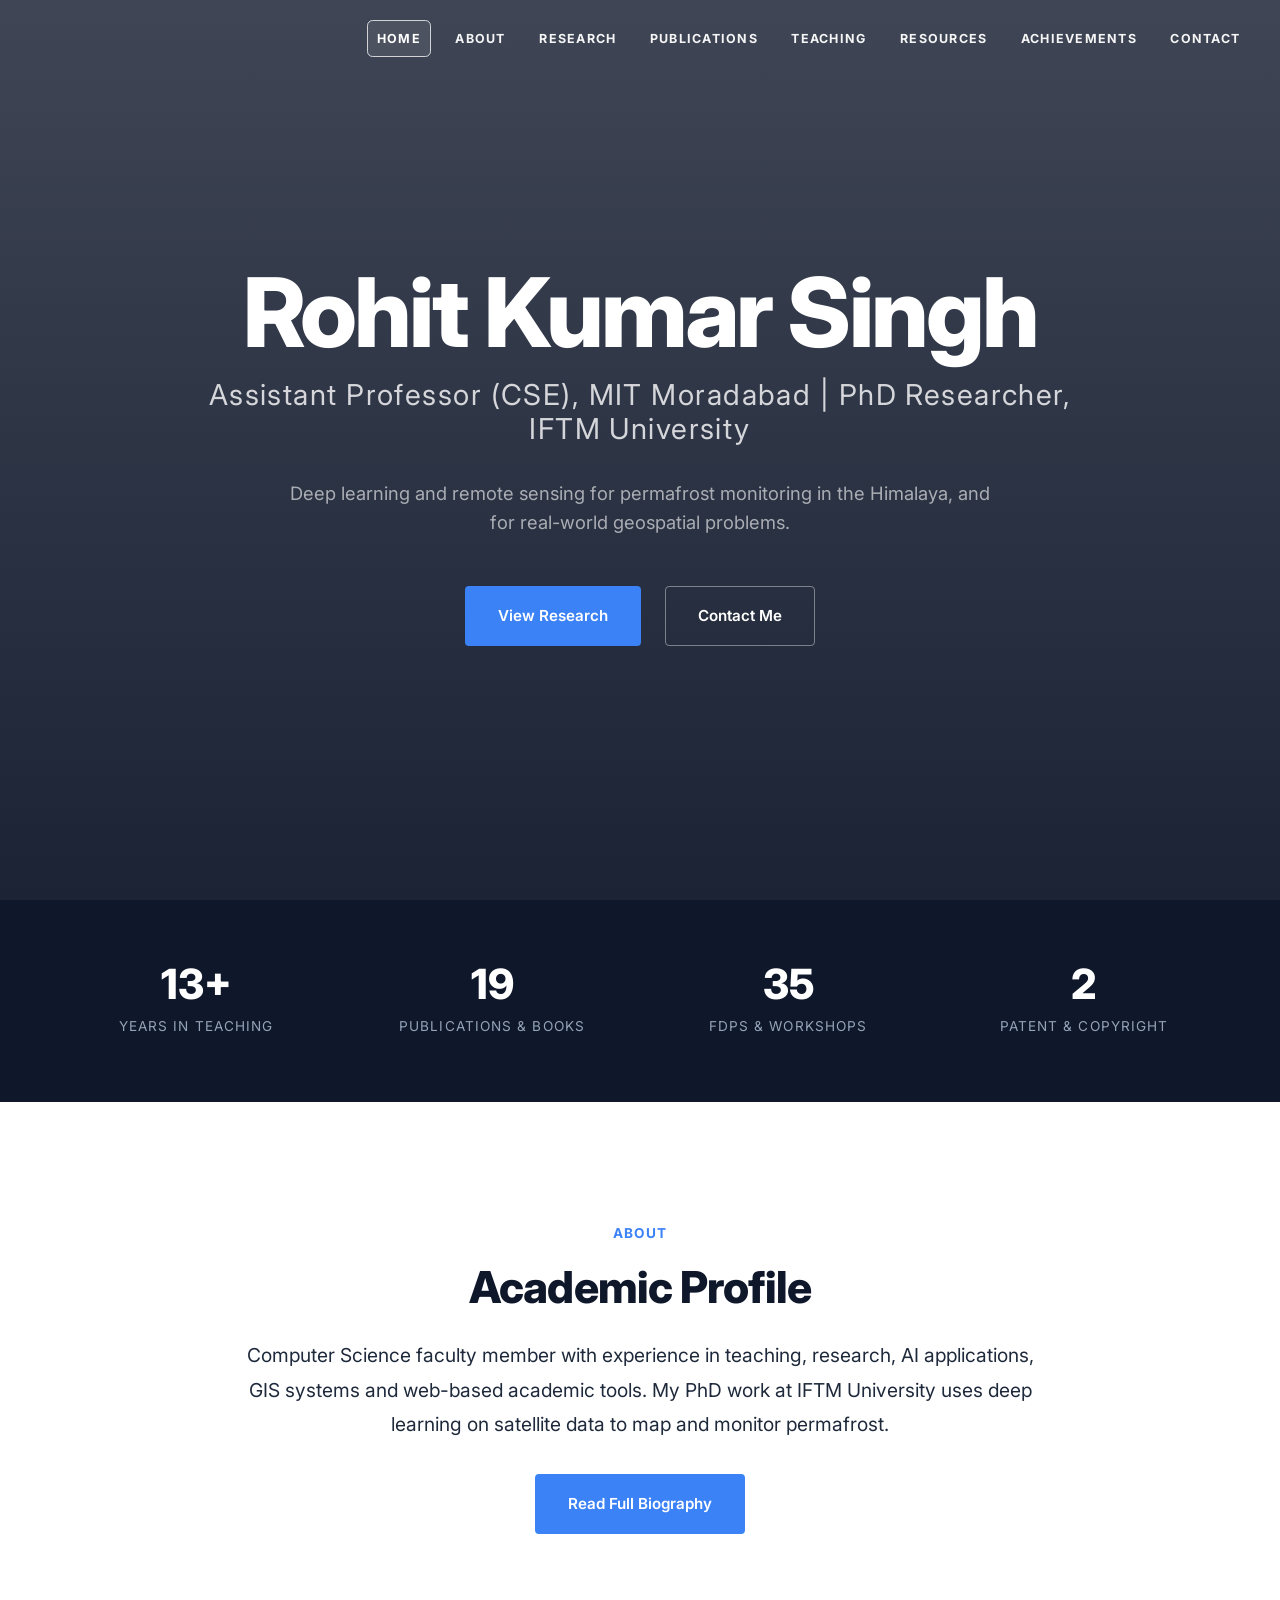
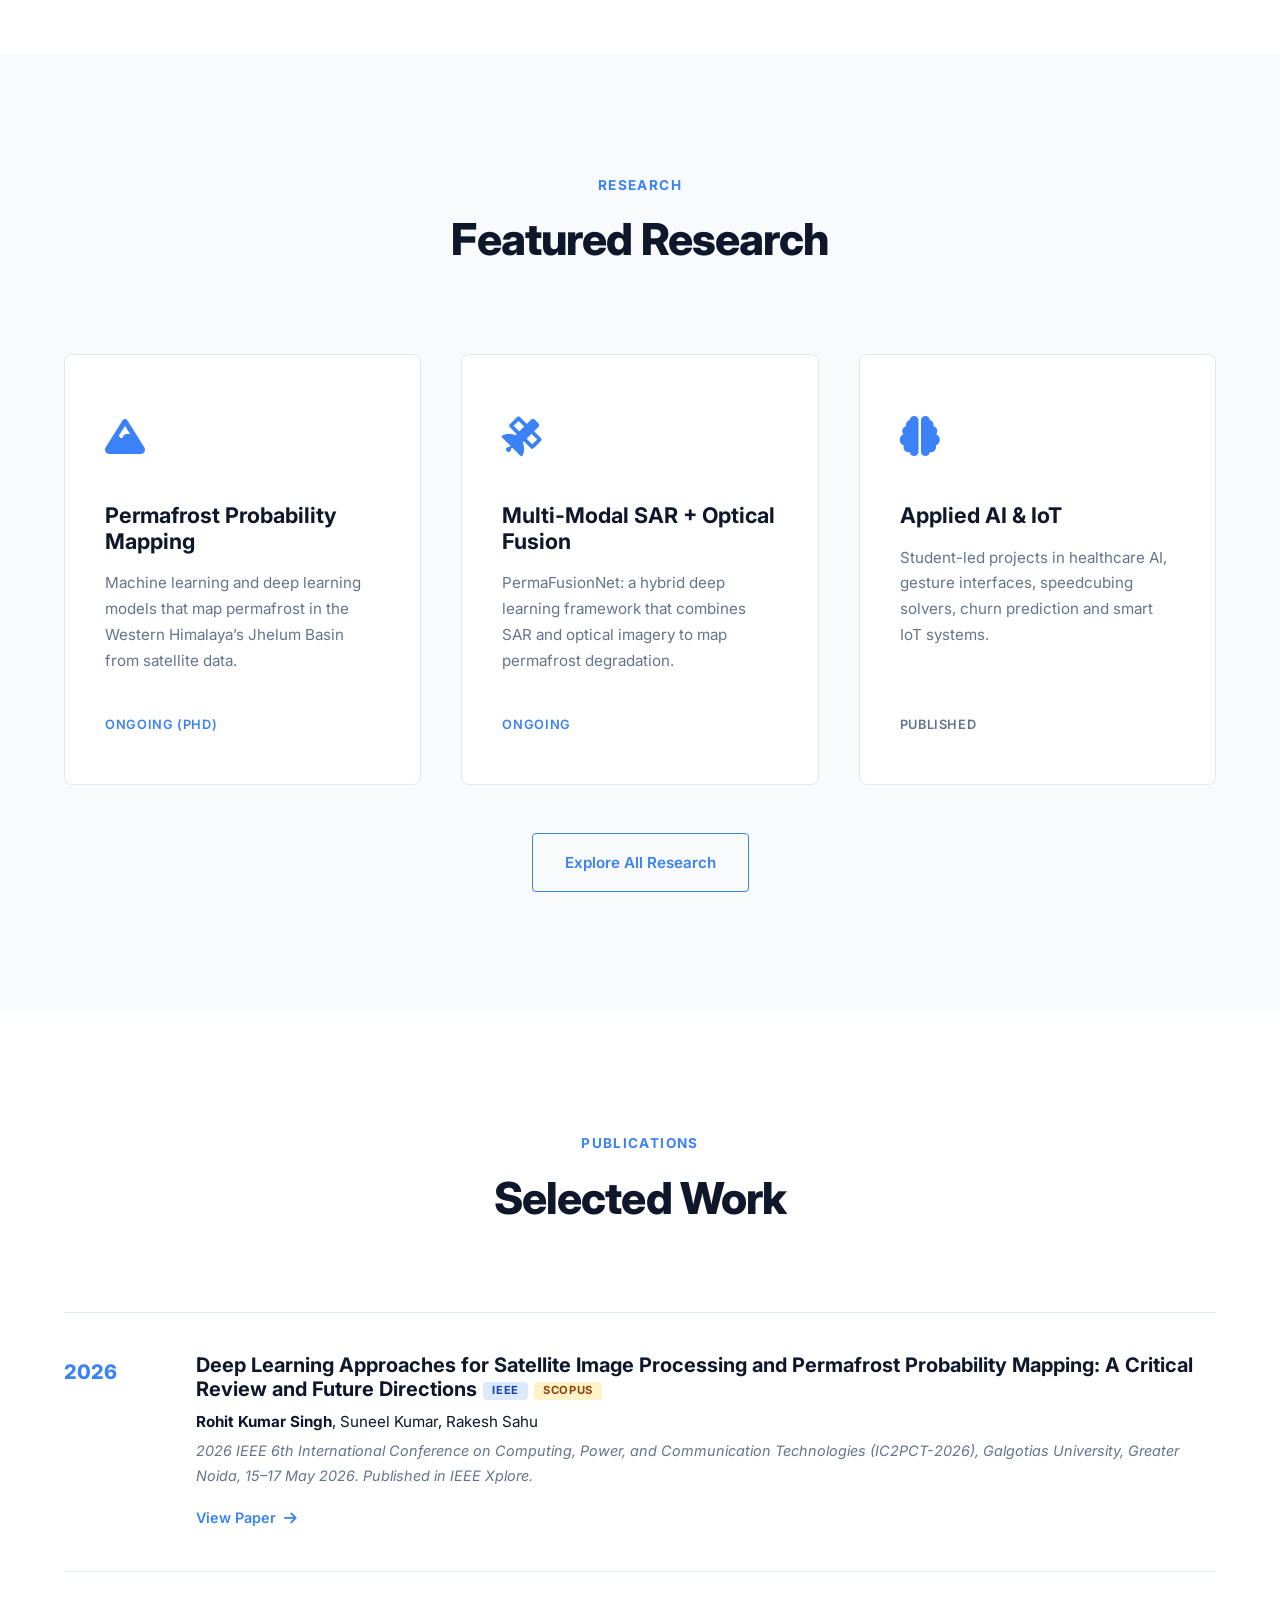
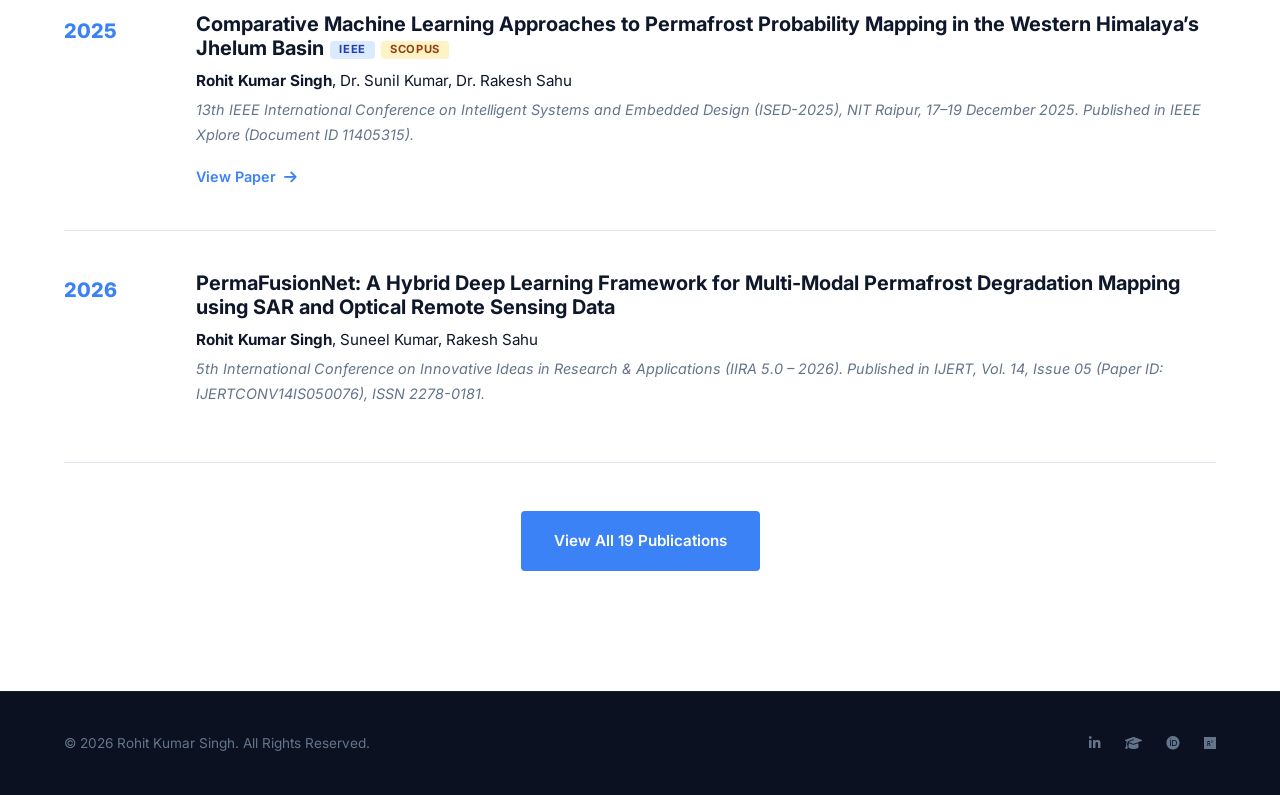
==== commit 4d269f50: "Add resume details: full publications, education, experience, roles, FDPs" ====
--- a/index.html
+++ b/index.html
@@ -4,50 +4,42 @@
   <meta charset="UTF-8" />
   <meta name="viewport" content="width=device-width, initial-scale=1.0" />
   <title>Rohit Kumar Singh | Academic Portfolio</title>
-
-  <!-- Fonts -->
+  <meta name="description" content="Rohit Kumar Singh – Assistant Professor (CSE), MIT Moradabad, and PhD researcher in deep learning and remote sensing for permafrost monitoring." />
   <link href="https://fonts.googleapis.com/css2?family=Inter:wght@300;400;500;600;700;800&display=swap" rel="stylesheet">
-
-  <!-- Icons -->
   <link rel="stylesheet" href="https://cdnjs.cloudflare.com/ajax/libs/font-awesome/6.4.0/css/all.min.css" />
-
-  <!-- CSS -->
   <link rel="stylesheet" href="style.css" />
+  <link rel="stylesheet" href="extra.css" />
 </head>
-
 <body class="home">
 
   <!-- Navigation -->
   <nav id="navbar">
     <div class="nav-container">
       <ul class="nav-links">
-        <li><a href="index.html">Home</a></li>
-        <li><a href="about.html">About</a></li>
-        <li><a href="research.html">Research</a></li>
-        <li><a href="publications.html">Publications</a></li>
-        <li><a href="teaching.html">Teaching</a></li>
-        <li><a href="resources.html">Resources</a></li>
-        <li><a href="achievements.html">Achievements</a></li>
-        <li><a href="contact.html">Contact</a></li>
+        <li><a href='/'>Home</a></li>
+        <li><a href='/about'>About</a></li>
+        <li><a href='/research'>Research</a></li>
+        <li><a href='/publications'>Publications</a></li>
+        <li><a href='/teaching'>Teaching</a></li>
+        <li><a href='/resources'>Resources</a></li>
+        <li><a href='/achievements'>Achievements</a></li>
+        <li><a href='/contact'>Contact</a></li>
       </ul>
-
-      <div class="hamburger">
-        <i class="fas fa-bars"></i>
-      </div>
+      <div class="hamburger"><i class="fas fa-bars"></i></div>
     </div>
   </nav>
 
   <!-- Mobile Menu -->
   <div class="mobile-menu">
     <ul>
-      <li><a href="index.html">Home</a></li>
-      <li><a href="about.html">About</a></li>
-      <li><a href="research.html">Research</a></li>
-      <li><a href="publications.html">Publications</a></li>
-      <li><a href="teaching.html">Teaching</a></li>
-      <li><a href="resources.html">Resources</a></li>
-      <li><a href="contact.html">Contact</a></li>
-      <li><a href="achievements.html">Achievements</a></li>
+        <li><a href='/'>Home</a></li>
+        <li><a href='/about'>About</a></li>
+        <li><a href='/research'>Research</a></li>
+        <li><a href='/publications'>Publications</a></li>
+        <li><a href='/teaching'>Teaching</a></li>
+        <li><a href='/resources'>Resources</a></li>
+        <li><a href='/achievements'>Achievements</a></li>
+        <li><a href='/contact'>Contact</a></li>
     </ul>
   </div>
 
@@ -55,111 +47,127 @@
   <header class="hero fade-in">
     <div class="hero-bg"></div>
     <div class="hero-overlay"></div>
-
     <div class="hero-content">
       <h1 class="hero-title">Rohit Kumar Singh</h1>
-      <h2 class="hero-subtitle">Assistant Professor | PhD Researcher</h2>
-
+      <h2 class="hero-subtitle">Assistant Professor (CSE), MIT Moradabad | PhD Researcher, IFTM University</h2>
       <p class="hero-tagline">
-        Bridging Artificial Intelligence with computational theory to solve real-world problems.
+        Deep learning and remote sensing for permafrost monitoring in the Himalaya, and for real-world geospatial problems.
       </p>
-
       <div class="hero-cta">
-        <a href="research.html" class="btn btn-primary">View Research</a>
-        <a href="contact.html" class="btn btn-outline-light">Contact Me</a>
+        <a class='btn btn-primary' href='/research'>View Research</a>
+        <a class='btn btn-outline-light' href='/contact'>Contact Me</a>
       </div>
     </div>
   </header>
 
+  <!-- Stats -->
+  <section class="stats-strip fade-in">
+    <div class="container stats-grid">
+      <div><div class="stat-num">13+</div><div class="stat-label">Years in Teaching</div></div>
+      <div><div class="stat-num">19</div><div class="stat-label">Publications &amp; Books</div></div>
+      <div><div class="stat-num">35</div><div class="stat-label">FDPs &amp; Workshops</div></div>
+      <div><div class="stat-num">2</div><div class="stat-label">Patent &amp; Copyright</div></div>
+    </div>
+  </section>
+
   <!-- About Preview -->
   <section class="about fade-in">
     <div class="container section-container text-center">
-
       <span class="section-label">ABOUT</span>
       <h2 class="section-title">Academic Profile</h2>
-
-      <p class="lead-text" style="max-width: 800px; margin: auto;">
-        Assistant Professor in Computer Science with research focus on Deep Learning,
-        Remote Sensing, and Permafrost Mapping using satellite data.
+      <p class="lead-text" style="max-width: 820px; margin: auto;">
+        Computer Science faculty member with experience in teaching, research, AI applications, GIS systems and
+        web-based academic tools. My PhD work at IFTM University uses deep learning on satellite data to map and monitor permafrost.
       </p>
-
-      <a href="about.html" class="btn btn-primary mt-3">Read Full Biography</a>
-
+      <div><a class='btn btn-primary mt-3' href='/about' style="margin-top:2rem">Read Full Biography</a></div>
     </div>
   </section>
 
   <!-- Research Preview -->
   <section class="research bg-light fade-in">
     <div class="container section-container">
-
       <span class="section-label text-center-block">RESEARCH</span>
       <h2 class="section-title text-center">Featured Research</h2>
-
       <div class="research-grid mt-large">
-
+        <div class="card premium-card">
+          <div class="card-icon"><i class="fas fa-mountain"></i></div>
+          <h3 class="card-title">Permafrost Probability Mapping</h3>
+          <p class="card-desc">Machine learning and deep learning models that map permafrost in the Western Himalaya’s Jhelum Basin from satellite data.</p>
+          <span class="status-badge active">Ongoing (PhD)</span>
+        </div>
         <div class="card premium-card">
           <div class="card-icon"><i class="fas fa-satellite"></i></div>
-          <h3 class="card-title">Permafrost Mapping</h3>
-          <p class="card-desc">
-            Deep learning-based mapping using satellite imagery and remote sensing.
-          </p>
+          <h3 class="card-title">Multi-Modal SAR + Optical Fusion</h3>
+          <p class="card-desc">PermaFusionNet: a hybrid deep learning framework that combines SAR and optical imagery to map permafrost degradation.</p>
           <span class="status-badge active">Ongoing</span>
         </div>
-
         <div class="card premium-card">
           <div class="card-icon"><i class="fas fa-brain"></i></div>
-          <h3 class="card-title">AI in Geospatial Systems</h3>
-          <p class="card-desc">
-            Applying machine learning techniques to analyze environmental data.
-          </p>
-          <span class="status-badge completed">Completed</span>
+          <h3 class="card-title">Applied AI &amp; IoT</h3>
+          <p class="card-desc">Student-led projects in healthcare AI, gesture interfaces, speedcubing solvers, churn prediction and smart IoT systems.</p>
+          <span class="status-badge completed">Published</span>
         </div>
-
       </div>
-
-      <div class="text-center mt-3">
-        <a href="research.html" class="btn btn-outline">Explore All Research</a>
+      <div class="text-center mt-3" style="margin-top:3rem">
+        <a class='btn btn-outline' href='/research'>Explore All Research</a>
       </div>
-
     </div>
   </section>
 
   <!-- Publications Preview -->
   <section class="publications-preview fade-in">
-    <div class="container section-container text-center">
-
-      <span class="section-label">PUBLICATIONS</span>
-      <h2 class="section-title">Selected Work</h2>
-
-      <p style="max-width: 800px; margin: auto;">
-        <strong>2025:</strong> Comparative Machine Learning Approaches to Permafrost
-        Probability Mapping in the Western Himalaya’s Jhelum Basin.
-      </p>
-
-      <a href="publications.html" class="btn btn-primary mt-3">
-        View All Publications
-      </a>
-
+    <div class="container section-container">
+      <span class="section-label text-center-block">PUBLICATIONS</span>
+      <h2 class="section-title text-center">Selected Work</h2>
+      <div class="academic-list mt-large">
+        <div class="academic-row" data-type="conf">
+          <div class="academic-year">2026</div>
+          <div class="academic-content">
+            <h3 class="paper-title">Deep Learning Approaches for Satellite Image Processing and Permafrost Probability Mapping: A Critical Review and Future Directions<span class="pub-tag ieee">IEEE</span><span class="pub-tag scopus">Scopus</span></h3>
+            <p class="paper-authors"><strong>Rohit Kumar Singh</strong>, Suneel Kumar, Rakesh Sahu</p>
+            <p class="paper-venue">2026 IEEE 6th International Conference on Computing, Power, and Communication Technologies (IC2PCT-2026), Galgotias University, Greater Noida, 15–17 May 2026. Published in IEEE Xplore.</p>
+            <a href="https://doi.org/10.1109/IC2PCT68894.2026.11584416" target="_blank" rel="noopener" class="paper-link">View Paper <i class="fas fa-arrow-right"></i></a>
+          </div>
+        </div>
+        <div class="academic-row" data-type="conf">
+          <div class="academic-year">2025</div>
+          <div class="academic-content">
+            <h3 class="paper-title">Comparative Machine Learning Approaches to Permafrost Probability Mapping in the Western Himalaya’s Jhelum Basin<span class="pub-tag ieee">IEEE</span><span class="pub-tag scopus">Scopus</span></h3>
+            <p class="paper-authors"><strong>Rohit Kumar Singh</strong>, Dr. Sunil Kumar, Dr. Rakesh Sahu</p>
+            <p class="paper-venue">13th IEEE International Conference on Intelligent Systems and Embedded Design (ISED-2025), NIT Raipur, 17–19 December 2025. Published in IEEE Xplore (Document ID 11405315).</p>
+            <a href="https://doi.org/10.1109/ISED67359.2025.11405315" target="_blank" rel="noopener" class="paper-link">View Paper <i class="fas fa-arrow-right"></i></a>
+          </div>
+        </div>
+        <div class="academic-row" data-type="conf">
+          <div class="academic-year">2026</div>
+          <div class="academic-content">
+            <h3 class="paper-title">PermaFusionNet: A Hybrid Deep Learning Framework for Multi-Modal Permafrost Degradation Mapping using SAR and Optical Remote Sensing Data</h3>
+            <p class="paper-authors"><strong>Rohit Kumar Singh</strong>, Suneel Kumar, Rakesh Sahu</p>
+            <p class="paper-venue">5th International Conference on Innovative Ideas in Research &amp; Applications (IIRA 5.0 – 2026). Published in IJERT, Vol. 14, Issue 05 (Paper ID: IJERTCONV14IS050076), ISSN 2278-0181.</p>
+            
+          </div>
+        </div>
+      </div>
+      <div class="text-center" style="margin-top:3rem">
+        <a class='btn btn-primary' href='/publications'>View All 19 Publications</a>
+      </div>
     </div>
   </section>
+
 
   <!-- Footer -->
   <footer class="minimal-footer">
     <div class="container footer-flex">
-      <p>&copy; <span id="year"></span>  Rohit Kunar Singh. All Rights Reserved.</p>
-
+      <p>&copy; <span id="year"></span> Rohit Kumar Singh. All Rights Reserved.</p>
       <div class="footer-social-mini">
-        <a href="https://www.linkedin.com/in/rohit-kumar-singh-1ba386183/" target="_blank">
-          <i class="fab fa-linkedin-in"></i>
-        </a>
-        <a href="https://scholar.google.co.in/citations?user=rX7KQU0AAAAJ&hl=en" target="_blank">
-          <i class="fas fa-graduation-cap"></i>
-        </a>
+        <a href="https://www.linkedin.com/in/rohit-kumar-singh-1ba386183/" target="_blank" rel="noopener" aria-label="LinkedIn"><i class="fab fa-linkedin-in"></i></a>
+        <a href="https://scholar.google.co.in/citations?user=rX7KQU0AAAAJ&hl=en" target="_blank" rel="noopener" aria-label="Google Scholar"><i class="fas fa-graduation-cap"></i></a>
+        <a href="https://orcid.org/0009-0001-3104-0350" target="_blank" rel="noopener" aria-label="ORCID"><i class="fab fa-orcid"></i></a>
+        <a href="https://www.researchgate.net/profile/Rohit-Singh-220/research" target="_blank" rel="noopener" aria-label="ResearchGate"><i class="fab fa-researchgate"></i></a>
       </div>
     </div>
   </footer>
 
   <script src="script.js"></script>
-
 </body>
-</html>+</html>
--- a/extra.css
+++ b/extra.css
@@ -0,0 +1,68 @@
+/* extra.css — additions for the expanded portfolio. Load after style.css. */
+
+.nav-links li { flex-shrink: 0; }
+.nav-links a { letter-spacing: 0.1em; padding: 0.6rem 0.55rem; }
+@media (max-width: 1100px) { .nav-links { display: none; } .hamburger { display: block; } }
+
+/* Stats strip */
+.stats-strip { padding: 4rem 0; background: var(--color-navy); }
+.stats-grid { display: grid; grid-template-columns: repeat(4, 1fr); gap: 2rem; text-align: center; }
+.stat-num { font-size: 2.6rem; font-weight: 800; color: #fff; line-height: 1; }
+.stat-label { color: #94a3b8; font-size: 0.85rem; text-transform: uppercase; letter-spacing: 0.08em; margin-top: 0.6rem; }
+@media (max-width: 768px) { .stats-grid { grid-template-columns: repeat(2, 1fr); } }
+
+/* Generic two-column info grid */
+.info-grid { display: grid; grid-template-columns: 1fr 1fr; gap: 2.5rem; margin-top: 3rem; }
+@media (max-width: 900px) { .info-grid { grid-template-columns: 1fr; } }
+.info-card { background: #fff; border: 1px solid var(--color-gray-border); border-radius: 10px; padding: 2rem 2.25rem; }
+.info-card h3 { font-size: 1.2rem; margin-bottom: 1.25rem; display: flex; align-items: center; gap: 0.6rem; }
+.info-card h3 i { color: var(--color-blue-accent); }
+
+/* Compact timeline list (education / experience) */
+.mini-timeline li { position: relative; padding: 0 0 1.25rem 1.5rem; border-left: 2px solid var(--color-gray-border); }
+.mini-timeline li:last-child { padding-bottom: 0; }
+.mini-timeline li::before { content: ''; position: absolute; left: -7px; top: 6px; width: 12px; height: 12px; border-radius: 50%; background: var(--color-blue-accent); }
+.mini-timeline .mt-when { font-size: 0.8rem; font-weight: 700; color: var(--color-blue-accent); letter-spacing: 0.05em; }
+.mini-timeline .mt-what { font-weight: 600; color: var(--color-navy); line-height: 1.4; }
+.mini-timeline .mt-where { font-size: 0.9rem; color: var(--color-gray-text); }
+
+/* Bullet lists inside cards */
+.tick-list li { position: relative; padding-left: 1.5rem; margin-bottom: 0.55rem; color: #475569; font-size: 0.95rem; line-height: 1.5; }
+.tick-list li::before { content: '\f058'; font-family: 'Font Awesome 6 Free'; font-weight: 900; position: absolute; left: 0; top: 1px; color: #0ea5e9; font-size: 0.85rem; }
+
+/* Publications */
+.pub-group-title { font-size: 1.4rem; margin: 3.5rem 0 1rem; display: flex; align-items: center; gap: 0.75rem; }
+.pub-group-title i { color: var(--color-blue-accent); }
+.pub-group-title .count { font-size: 0.8rem; font-weight: 600; color: var(--color-gray-text); background: var(--color-gray-light); border: 1px solid var(--color-gray-border); border-radius: 50px; padding: 0.15rem 0.7rem; }
+.pub-tag { display: inline-block; font-size: 0.7rem; font-weight: 700; letter-spacing: 0.06em; text-transform: uppercase; padding: 0.15rem 0.55rem; border-radius: 4px; margin-left: 0.4rem; vertical-align: middle; }
+.pub-tag.scopus { background: #fef3c7; color: #92400e; }
+.pub-tag.ieee { background: #dbeafe; color: #1e40af; }
+.pub-filter { display: flex; flex-wrap: wrap; gap: 0.6rem; margin-top: 2rem; }
+.pub-filter button { font: inherit; font-size: 0.85rem; font-weight: 600; padding: 0.5rem 1.1rem; border-radius: 50px; border: 1px solid var(--color-gray-border); background: #fff; color: var(--color-navy); cursor: pointer; transition: var(--transition-smooth); }
+.pub-filter button.on, .pub-filter button:hover { background: var(--color-blue-accent); border-color: var(--color-blue-accent); color: #fff; }
+.academic-row.hidden, .pub-group-title.hidden { display: none; }
+
+/* Collapsible lists */
+details.more { margin-top: 0.75rem; }
+details.more summary { cursor: pointer; font-weight: 600; color: var(--color-blue-accent); font-size: 0.9rem; list-style: none; }
+details.more summary::-webkit-details-marker { display: none; }
+details.more summary::after { content: ' \25BE'; }
+details.more[open] summary::after { content: ' \25B4'; }
+.fdp-list { counter-reset: fdp; margin-top: 1rem; }
+.fdp-list li { counter-increment: fdp; position: relative; padding: 0.55rem 0 0.55rem 2.4rem; border-bottom: 1px dashed var(--color-gray-border); font-size: 0.88rem; color: #475569; line-height: 1.5; }
+.fdp-list li::before { content: counter(fdp); position: absolute; left: 0; top: 0.55rem; width: 1.7rem; height: 1.7rem; border-radius: 50%; background: #e0f2fe; color: #0369a1; font-size: 0.75rem; font-weight: 700; display: flex; align-items: center; justify-content: center; }
+
+/* Table of courses */
+.course-table { width: 100%; border-collapse: collapse; margin-top: 1rem; }
+.course-table th, .course-table td { text-align: left; padding: 0.85rem 1rem; border-bottom: 1px solid var(--color-gray-border); font-size: 0.95rem; }
+.course-table th { font-size: 0.75rem; text-transform: uppercase; letter-spacing: 0.08em; color: var(--color-gray-text); }
+
+.section-intro { max-width: 760px; margin: 0 auto; text-align: center; }
+.card-link { font-size: 0.9rem; font-weight: 600; color: var(--color-blue-accent); display: inline-flex; gap: 0.4rem; align-items: center; margin-top: auto; }
+.contact-list a { color: #e2e8f0; }
+.contact-list a:hover { color: #fff; }
+
+/* Logos */
+.edu-logo { width: 26px; height: 26px; object-fit: contain; vertical-align: middle; margin-right: 0.5rem; border-radius: 4px; }
+.logo-row { display: flex; flex-wrap: wrap; gap: 1rem; margin-top: 1.25rem; align-items: center; }
+.logo-row img { height: 48px; width: auto; border: 1px solid var(--color-gray-border); border-radius: 6px; padding: 4px; background: #fff; }
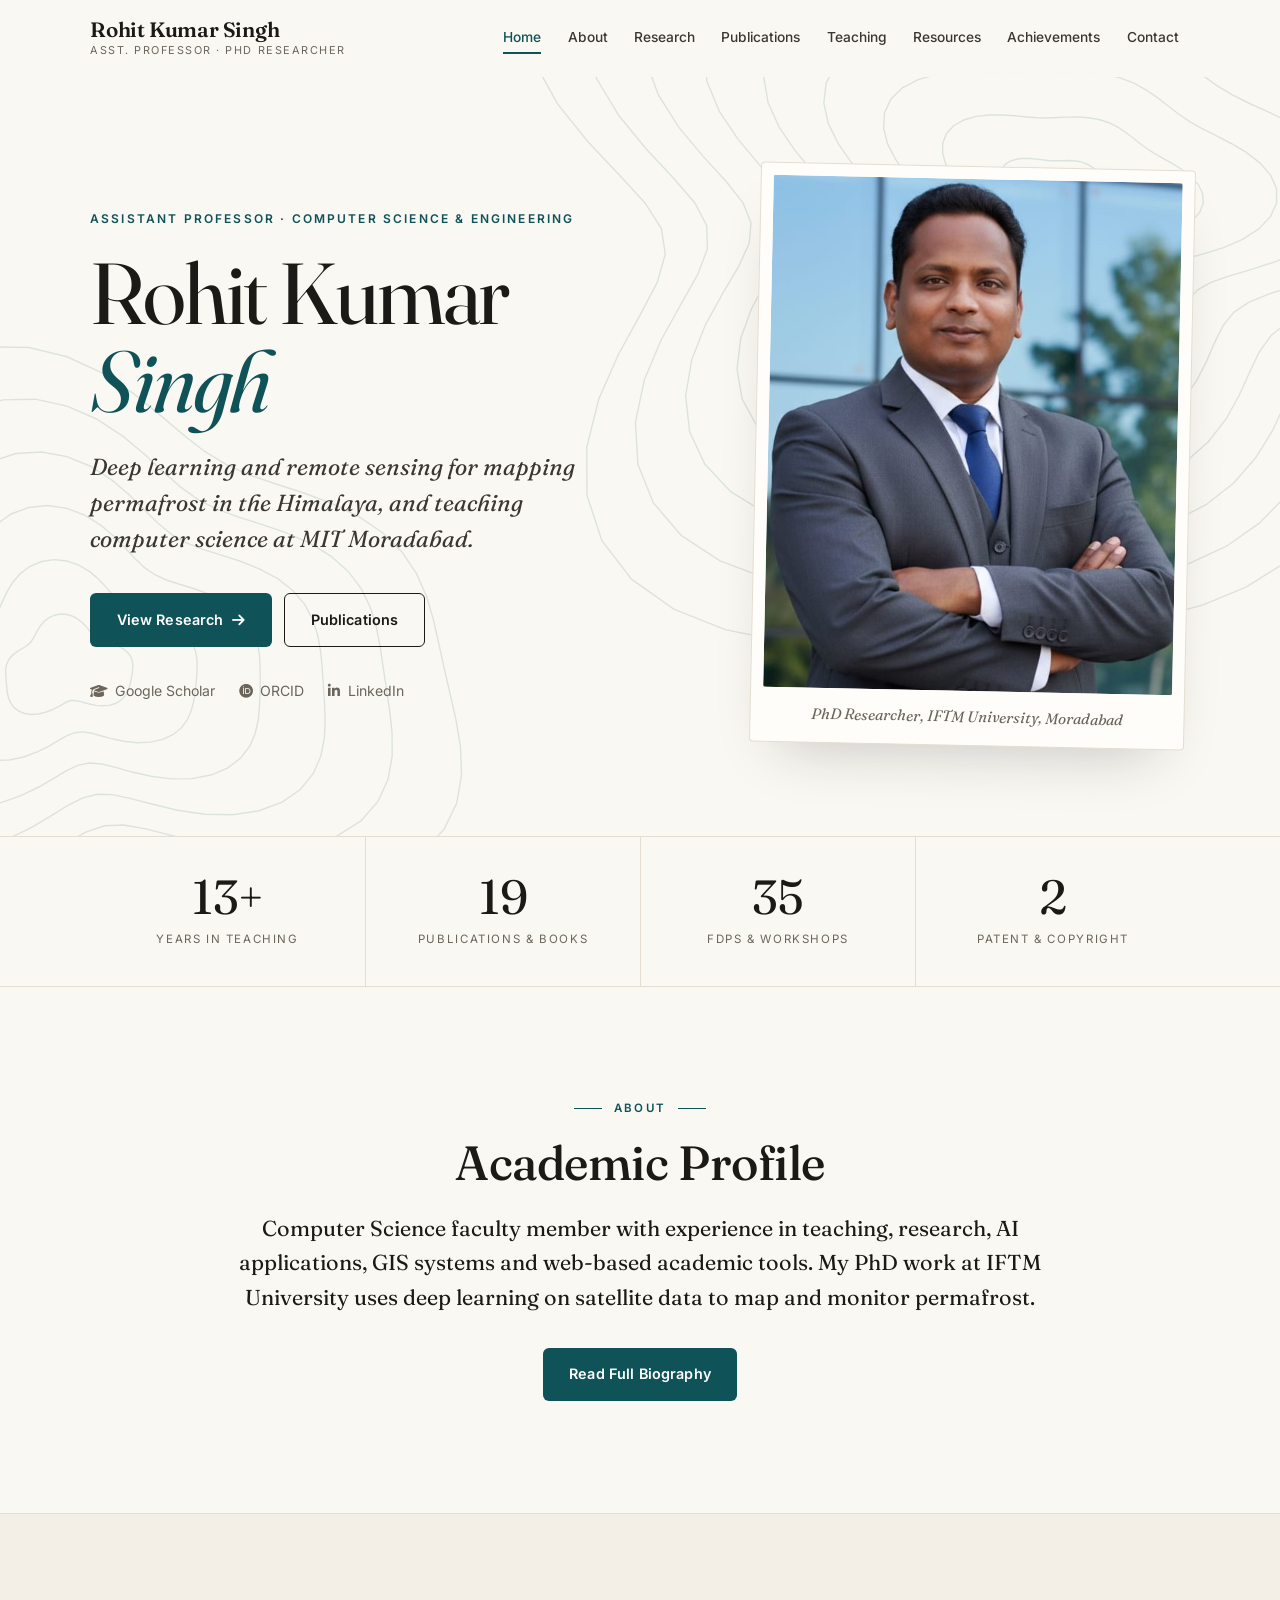
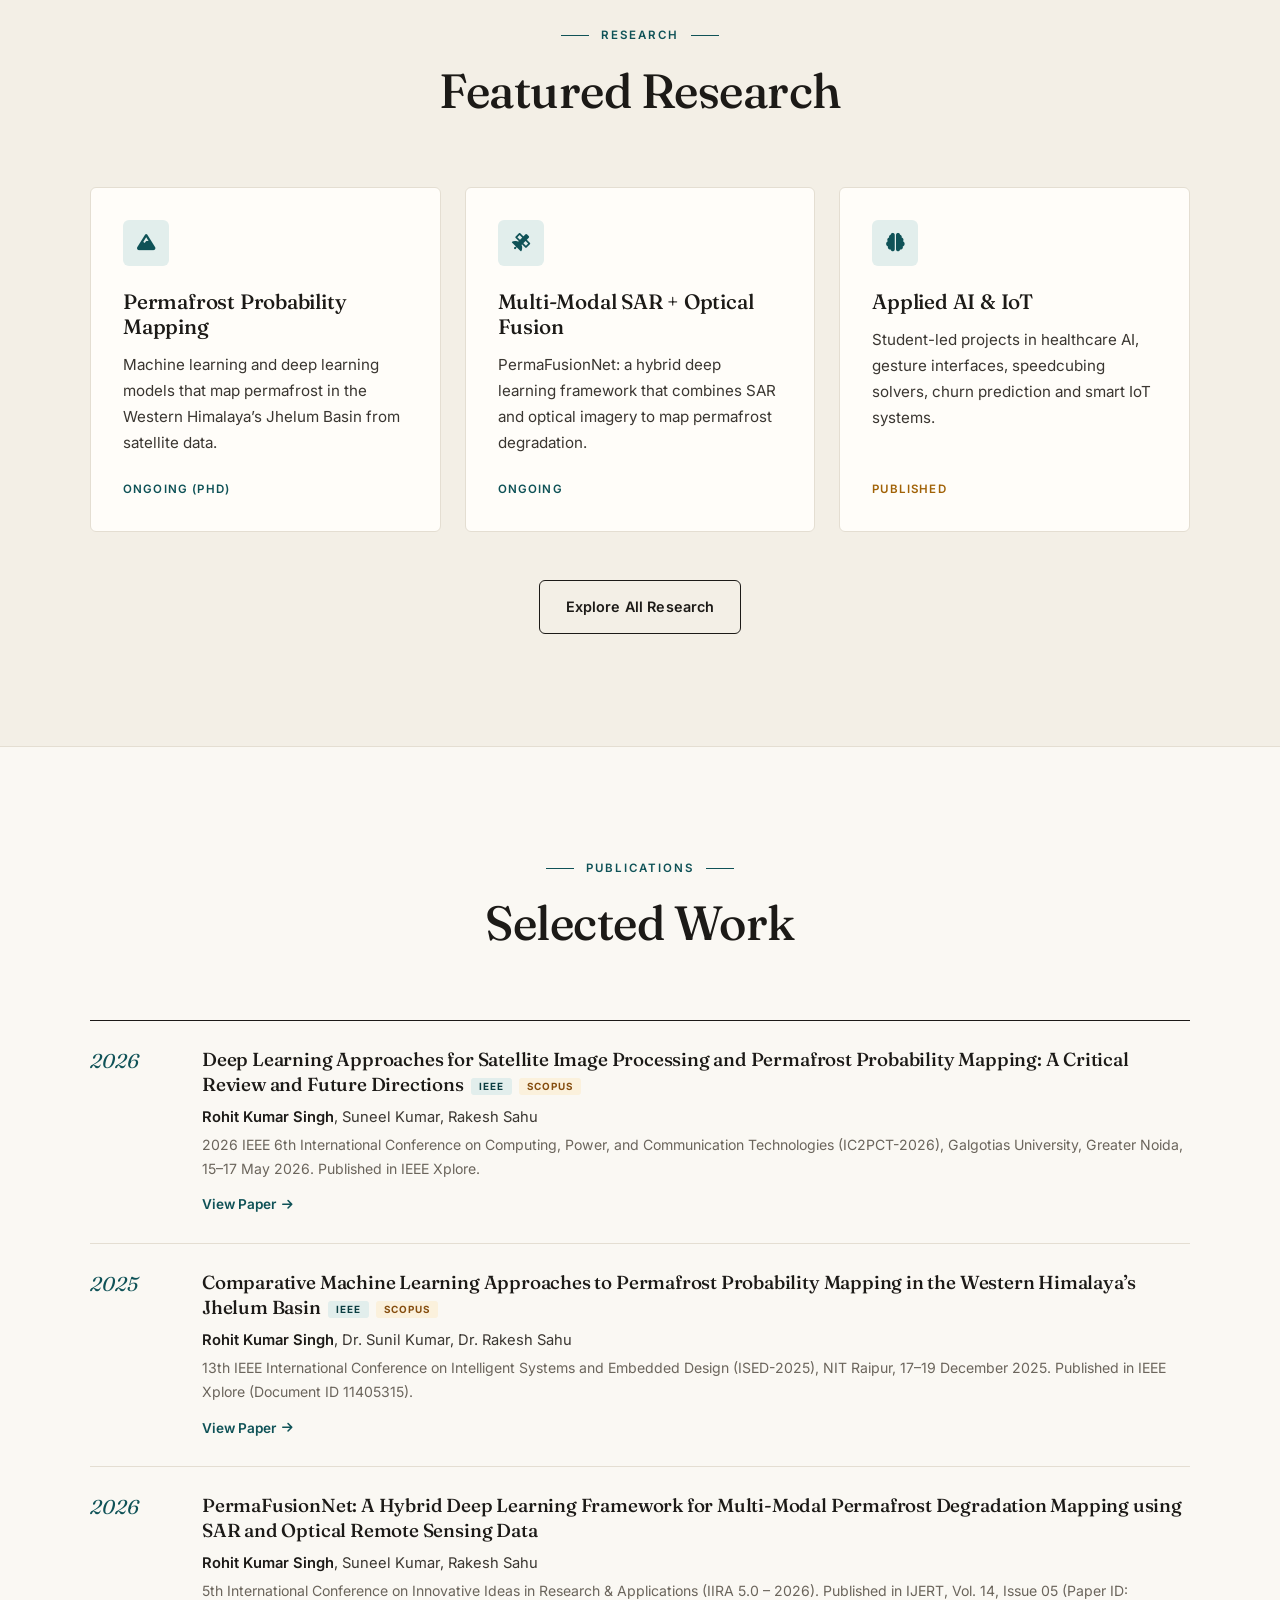
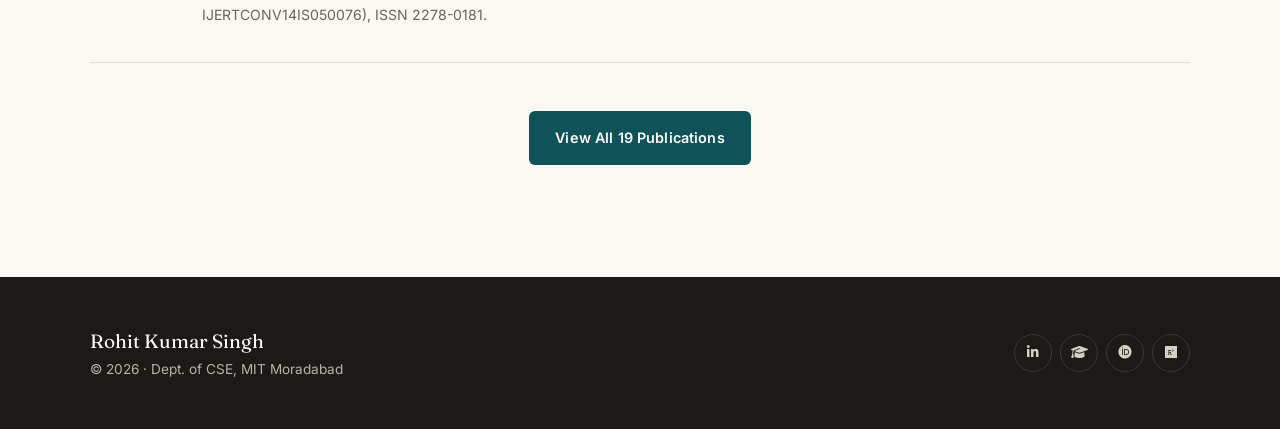
==== commit 70c91d36: "Redesign: scholarly editorial theme" ====
--- a/index.html
+++ b/index.html
@@ -5,16 +5,23 @@
   <meta name="viewport" content="width=device-width, initial-scale=1.0" />
   <title>Rohit Kumar Singh | Academic Portfolio</title>
   <meta name="description" content="Rohit Kumar Singh – Assistant Professor (CSE), MIT Moradabad, and PhD researcher in deep learning and remote sensing for permafrost monitoring." />
-  <link href="https://fonts.googleapis.com/css2?family=Inter:wght@300;400;500;600;700;800&display=swap" rel="stylesheet">
+  <meta name="theme-color" content="#faf8f3" />
+  <link rel="icon" href="data:image/svg+xml,%3Csvg xmlns='http://www.w3.org/2000/svg' viewBox='0 0 64 64'%3E%3Crect width='64' height='64' rx='12' fill='%230f5257'/%3E%3Ctext x='32' y='44' font-family='Georgia,serif' font-size='34' fill='%23faf8f3' text-anchor='middle'%3ERS%3C/text%3E%3C/svg%3E" />
+  <link rel="preconnect" href="https://fonts.googleapis.com">
+  <link rel="preconnect" href="https://fonts.gstatic.com" crossorigin>
+  <link href="https://fonts.googleapis.com/css2?family=Fraunces:ital,opsz,wght@0,9..144,300..700;1,9..144,300..700&family=Inter:wght@400;500;600;700&display=swap" rel="stylesheet">
   <link rel="stylesheet" href="https://cdnjs.cloudflare.com/ajax/libs/font-awesome/6.4.0/css/all.min.css" />
   <link rel="stylesheet" href="style.css" />
-  <link rel="stylesheet" href="extra.css" />
 </head>
 <body class="home">
 
   <!-- Navigation -->
   <nav id="navbar">
     <div class="nav-container">
+      <a class="brand" href="/" aria-label="Home">
+        <span class="brand-name">Rohit Kumar Singh</span>
+        <span class="brand-sub">Asst. Professor · PhD Researcher</span>
+      </a>
       <ul class="nav-links">
         <li><a href='/'>Home</a></li>
         <li><a href='/about'>About</a></li>
@@ -25,7 +32,7 @@
         <li><a href='/achievements'>Achievements</a></li>
         <li><a href='/contact'>Contact</a></li>
       </ul>
-      <div class="hamburger"><i class="fas fa-bars"></i></div>
+      <div class="hamburger" role="button" tabindex="0" aria-label="Open menu"><i class="fas fa-bars"></i></div>
     </div>
   </nav>
 
@@ -44,18 +51,28 @@
   </div>
 
   <!-- Hero Section -->
-  <header class="hero fade-in">
-    <div class="hero-bg"></div>
-    <div class="hero-overlay"></div>
-    <div class="hero-content">
-      <h1 class="hero-title">Rohit Kumar Singh</h1>
-      <h2 class="hero-subtitle">Assistant Professor (CSE), MIT Moradabad | PhD Researcher, IFTM University</h2>
-      <p class="hero-tagline">
-        Deep learning and remote sensing for permafrost monitoring in the Himalaya, and for real-world geospatial problems.
-      </p>
-      <div class="hero-cta">
-        <a class='btn btn-primary' href='/research'>View Research</a>
-        <a class='btn btn-outline-light' href='/contact'>Contact Me</a>
+  <header class="hero">
+    <svg class="hero-contours" viewBox="0 0 1400 700" preserveAspectRatio="xMidYMid slice" aria-hidden="true"><g fill="none" stroke="currentColor" stroke-width="1.2"><path d="M1110.7,170.0 L1109.5,173.9 L1106.7,177.4 L1102.6,180.4 L1097.5,182.8 L1092.2,184.6 L1087.1,185.8 L1082.6,186.9 L1079.1,188.1 L1076.6,189.7 L1074.8,191.9 L1073.4,194.8 L1072.0,198.2 L1070.1,201.9 L1067.5,205.6 L1064.0,208.8 L1059.9,211.4 L1055.1,213.1 L1050.0,213.8 L1044.8,213.7 L1039.8,212.9 L1034.9,211.7 L1030.3,210.1 L1025.8,208.4 L1021.4,206.6 L1017.2,204.7 L1013.3,202.4 L1009.8,199.8 L1007.1,196.7 L1005.2,193.2 L1004.5,189.4 L1004.9,185.6 L1006.2,181.8 L1008.0,178.3 L1010.0,175.2 L1011.5,172.5 L1012.2,170.0 L1011.9,167.5 L1010.6,164.8 L1008.4,161.7 L1005.9,158.1 L1003.7,154.0 L1002.3,149.6 L1002.1,145.1 L1003.4,141.0 L1006.2,137.5 L1010.3,135.0 L1015.4,133.4 L1020.9,132.7 L1026.6,132.8 L1031.9,133.3 L1036.9,133.9 L1041.5,134.4 L1045.8,134.7 L1050.0,134.7 L1054.2,134.6 L1058.5,134.5 L1062.8,134.6 L1067.1,135.1 L1071.3,136.2 L1075.1,137.8 L1078.5,139.8 L1081.6,142.1 L1084.5,144.4 L1087.4,146.8 L1090.4,149.0 L1093.8,151.3 L1097.6,153.6 L1101.4,156.1 L1105.1,159.1 L1108.2,162.4 L1110.2,166.1 L1110.7,170.0 Z"/><path d="M1171.9,170.0 L1169.0,177.7 L1162.9,184.7 L1154.1,190.7 L1143.8,195.3 L1133.1,198.7 L1123.2,201.3 L1114.7,203.6 L1108.2,206.2 L1103.6,209.7 L1100.3,214.4 L1097.6,220.3 L1094.6,227.2 L1090.6,234.6 L1085.2,241.6 L1078.1,247.8 L1069.6,252.5 L1060.1,255.5 L1050.0,256.7 L1039.8,256.4 L1029.8,254.9 L1020.1,252.7 L1010.7,250.0 L1001.5,247.1 L992.5,243.8 L983.8,240.1 L975.7,235.6 L968.7,230.2 L963.4,223.8 L960.1,216.6 L959.2,208.8 L960.5,200.9 L963.5,193.3 L967.4,186.4 L971.3,180.3 L974.0,174.9 L975.0,170.0 L973.8,165.1 L970.5,159.6 L965.8,153.3 L960.6,145.9 L956.2,137.6 L953.6,128.8 L953.6,120.0 L956.7,112.0 L962.7,105.3 L971.3,100.5 L981.5,97.5 L992.5,96.3 L1003.6,96.3 L1014.2,97.0 L1023.9,98.0 L1033.0,98.6 L1041.6,98.8 L1050.0,98.5 L1058.5,98.1 L1067.1,98.0 L1075.8,98.6 L1084.4,100.1 L1092.4,102.6 L1099.8,106.2 L1106.3,110.4 L1112.3,115.0 L1118.1,119.6 L1124.0,124.0 L1130.5,128.2 L1137.8,132.4 L1145.8,136.9 L1154.0,142.0 L1161.6,147.9 L1167.7,154.6 L1171.3,162.1 L1171.9,170.0 Z"/><path d="M1233.3,170.0 L1228.1,181.5 L1218.1,192.0 L1204.4,200.7 L1188.8,207.4 L1172.9,212.5 L1158.5,216.4 L1146.5,220.1 L1137.5,224.4 L1131.1,230.1 L1126.5,237.6 L1122.5,246.7 L1117.9,257.1 L1111.6,267.9 L1103.1,278.0 L1092.2,286.7 L1079.3,293.1 L1065.0,297.0 L1050.0,298.5 L1034.9,298.1 L1020.0,296.1 L1005.4,293.3 L991.1,289.9 L976.9,286.1 L963.0,281.7 L949.6,276.3 L937.2,269.5 L926.8,261.2 L919.2,251.3 L914.9,240.1 L914.3,228.0 L917.0,216.0 L922.0,204.5 L928.1,194.2 L933.7,185.2 L937.4,177.3 L938.0,170.0 L935.3,162.6 L929.5,154.3 L921.9,144.6 L914.0,133.3 L907.5,120.8 L904.1,107.6 L904.8,94.7 L910.1,83.1 L919.8,73.6 L933.0,66.7 L948.4,62.5 L964.8,60.7 L981.1,60.5 L996.5,61.2 L1010.9,61.9 L1024.3,62.2 L1037.2,62.0 L1050.0,61.3 L1062.9,60.7 L1076.0,60.8 L1089.0,62.1 L1101.6,65.0 L1113.3,69.4 L1123.9,75.2 L1133.4,81.8 L1142.2,88.6 L1150.9,95.3 L1160.1,101.6 L1170.5,107.5 L1182.2,113.5 L1194.9,120.0 L1207.7,127.5 L1219.3,136.4 L1228.3,146.7 L1233.3,158.1 L1233.3,170.0 Z"/><path d="M1294.7,170.0 L1286.6,185.3 L1272.2,199.0 L1253.4,210.4 L1232.5,219.2 L1211.7,225.9 L1193.2,231.3 L1178.3,236.5 L1167.2,242.8 L1159.4,251.0 L1153.6,261.5 L1148.3,274.0 L1141.8,287.8 L1132.9,301.7 L1121.0,314.6 L1106.2,325.2 L1088.8,333.0 L1069.8,337.6 L1050.0,339.3 L1030.1,338.8 L1010.3,336.8 L990.8,333.7 L971.4,330.1 L952.0,325.7 L932.8,320.3 L914.5,313.3 L897.9,304.2 L884.3,292.8 L874.7,279.0 L869.9,263.4 L870.1,247.0 L874.5,230.6 L881.9,215.3 L890.1,201.7 L897.2,190.0 L901.2,179.6 L901.0,170.0 L896.1,160.0 L887.5,148.8 L876.7,135.6 L866.1,120.4 L857.8,103.6 L854.0,86.2 L856.0,69.4 L864.1,54.4 L877.7,42.4 L895.6,33.7 L916.1,28.4 L937.7,25.9 L958.9,25.2 L979.0,25.4 L997.8,25.6 L1015.5,25.2 L1032.8,24.2 L1050.0,23.0 L1067.4,22.4 L1085.0,23.0 L1102.3,25.5 L1118.7,30.1 L1133.8,36.8 L1147.4,45.0 L1159.6,54.0 L1171.2,63.0 L1183.0,71.5 L1195.9,79.3 L1210.6,86.7 L1227.3,94.2 L1245.1,102.6 L1262.8,112.6 L1278.4,124.7 L1290.0,138.6 L1295.8,154.1 L1294.7,170.0 Z"/><path d="M1355.7,170.0 L1344.1,189.1 L1325.0,205.9 L1301.0,219.8 L1274.9,230.6 L1249.7,239.0 L1227.7,246.0 L1210.2,253.1 L1197.5,261.7 L1188.6,272.6 L1181.7,286.2 L1174.9,302.1 L1166.2,319.1 L1154.4,335.9 L1138.9,351.0 L1119.9,363.3 L1098.1,372.0 L1074.5,377.1 L1050.0,379.1 L1025.3,378.8 L1000.7,376.9 L976.2,374.1 L951.4,370.6 L926.6,366.1 L902.0,359.9 L878.7,351.3 L857.9,339.6 L841.2,324.7 L830.1,306.7 L825.3,286.6 L826.7,265.5 L833.3,244.9 L843.1,225.8 L853.4,209.0 L861.5,194.6 L865.3,182.0 L863.5,170.0 L856.0,157.4 L844.1,143.1 L830.1,126.4 L816.9,107.2 L807.3,86.2 L803.7,64.7 L807.4,44.2 L818.6,26.2 L836.4,11.8 L859.1,1.5 L884.6,-5.0 L911.0,-8.3 L936.8,-9.7 L961.3,-10.4 L984.4,-11.3 L1006.5,-12.8 L1028.2,-14.6 L1050.0,-16.3 L1072.1,-16.8 L1094.1,-15.3 L1115.5,-11.2 L1135.6,-4.3 L1153.9,5.0 L1170.2,15.8 L1185.1,27.1 L1199.4,38.1 L1214.6,48.1 L1231.6,57.1 L1251.2,65.6 L1273.2,74.5 L1296.5,84.8 L1319.2,97.4 L1338.7,112.7 L1352.5,130.5 L1358.6,150.0 L1355.7,170.0 Z"/><path d="M1416.0,170.0 L1400.4,192.7 L1376.5,212.6 L1347.2,229.0 L1316.3,241.8 L1287.1,251.9 L1262.1,260.7 L1242.7,269.9 L1228.7,281.1 L1218.7,295.0 L1210.7,311.8 L1202.1,330.9 L1191.0,350.9 L1176.0,370.2 L1156.7,387.2 L1133.4,400.6 L1107.1,410.0 L1079.0,415.6 L1050.0,417.9 L1020.7,418.1 L991.2,416.9 L961.5,414.8 L931.2,411.8 L900.6,407.3 L870.4,400.4 L842.0,390.0 L817.2,375.5 L797.8,356.8 L785.6,334.3 L781.3,309.4 L784.4,283.6 L793.4,258.6 L805.6,235.9 L817.6,216.1 L826.4,199.2 L829.4,184.3 L825.4,170.0 L814.8,154.8 L799.4,137.3 L782.2,116.8 L766.6,93.6 L756.2,68.5 L753.3,43.1 L759.3,19.2 L774.0,-1.6 L796.1,-18.0 L823.6,-29.9 L853.8,-37.5 L884.8,-42.0 L914.9,-44.6 L943.6,-46.6 L970.8,-48.9 L997.2,-51.7 L1023.5,-54.5 L1050.0,-56.6 L1076.8,-56.6 L1103.3,-53.8 L1128.7,-47.6 L1152.2,-38.1 L1173.4,-26.0 L1192.3,-12.5 L1209.7,1.0 L1227.1,13.7 L1245.9,24.9 L1267.5,34.8 L1292.4,44.3 L1320.2,54.4 L1349.3,66.6 L1376.9,81.9 L1400.1,100.5 L1415.6,122.2 L1421.3,145.9 L1416.0,170.0 Z"/><path d="M1475.4,170.0 L1455.4,196.3 L1426.4,219.2 L1392.1,237.9 L1356.7,252.7 L1324.1,264.7 L1296.7,275.5 L1275.8,287.1 L1260.8,301.0 L1249.9,318.1 L1240.5,338.2 L1230.0,360.4 L1216.1,383.1 L1197.6,404.4 L1174.2,422.8 L1146.6,437.0 L1115.9,447.0 L1083.4,452.9 L1050.0,455.9 L1016.1,456.9 L981.7,456.8 L946.6,455.9 L910.6,453.8 L874.0,449.5 L838.1,441.8 L804.7,429.5 L776.0,411.9 L754.4,389.0 L741.6,361.7 L738.2,331.7 L743.4,301.1 L754.9,271.9 L769.3,245.7 L782.7,223.1 L791.5,203.8 L793.0,186.7 L786.3,170.0 L772.2,152.0 L753.1,131.2 L732.9,107.1 L715.5,79.8 L704.7,50.7 L703.1,21.6 L711.8,-5.4 L730.4,-28.7 L756.9,-47.1 L788.9,-60.5 L823.6,-69.5 L858.8,-75.3 L892.9,-79.5 L925.5,-83.3 L956.9,-87.4 L987.7,-91.7 L1018.6,-95.5 L1050.0,-97.7 L1081.5,-96.9 L1112.4,-92.3 L1141.7,-83.5 L1168.4,-71.1 L1192.3,-56.0 L1213.6,-39.9 L1233.6,-24.3 L1254.2,-10.2 L1277.1,1.8 L1303.7,12.3 L1334.5,22.4 L1368.5,33.8 L1403.4,47.9 L1435.9,66.0 L1462.2,88.2 L1478.9,114.0 L1483.5,141.9 L1475.4,170.0 Z"/><path d="M1533.5,170.0 L1508.9,199.7 L1474.8,225.5 L1435.8,246.6 L1396.5,263.4 L1361.0,277.4 L1331.9,290.5 L1309.9,304.8 L1294.1,321.8 L1282.3,342.0 L1271.3,365.3 L1258.3,390.4 L1241.2,415.4 L1218.9,438.3 L1191.3,457.6 L1159.4,472.4 L1124.4,482.8 L1087.7,489.3 L1050.0,493.1 L1011.6,495.5 L972.2,497.0 L931.5,497.7 L889.5,496.7 L846.8,492.8 L805.1,484.2 L766.7,469.7 L734.5,448.5 L711.1,421.1 L698.2,388.7 L696.2,353.5 L703.7,318.1 L717.7,284.8 L734.1,255.2 L748.4,229.9 L756.5,208.3 L755.9,189.1 L746.0,170.0 L728.0,149.1 L705.4,125.0 L682.4,97.0 L663.6,65.8 L653.1,32.9 L653.5,0.4 L665.4,-29.5 L687.9,-55.1 L718.8,-75.3 L755.2,-90.3 L794.0,-100.9 L832.9,-108.5 L870.7,-114.8 L907.1,-120.7 L942.6,-126.9 L977.9,-132.8 L1013.7,-137.5 L1050.0,-139.5 L1086.3,-137.5 L1121.6,-130.6 L1154.5,-118.8 L1184.2,-103.1 L1210.5,-85.0 L1234.2,-66.3 L1257.0,-49.0 L1281.0,-33.9 L1308.4,-21.4 L1340.6,-10.6 L1377.7,0.1 L1418.1,12.6 L1458.9,28.8 L1496.0,49.8 L1525.0,75.7 L1542.1,105.7 L1545.1,137.9 L1533.5,170.0 Z"/><path d="M1590.1,170.0 L1560.8,203.1 L1521.8,231.6 L1478.4,255.0 L1435.8,274.0 L1398.2,290.3 L1367.8,305.9 L1345.1,323.1 L1328.7,343.2 L1315.7,366.8 L1302.8,393.1 L1287.0,420.7 L1266.4,447.6 L1239.9,471.7 L1208.0,491.6 L1171.8,506.7 L1132.7,517.4 L1091.9,524.7 L1050.0,529.9 L1007.0,534.0 L962.5,537.7 L916.0,540.3 L867.8,540.8 L818.9,537.1 L771.4,527.5 L728.3,510.3 L692.9,485.2 L668.1,452.9 L655.6,415.1 L655.4,374.7 L665.4,334.5 L681.8,297.2 L699.8,264.4 L714.4,236.6 L721.2,212.9 L717.9,191.5 L704.2,170.0 L682.3,146.2 L656.2,118.6 L630.8,86.8 L611.4,51.7 L601.8,15.2 L604.6,-20.5 L620.0,-53.0 L646.7,-80.7 L681.8,-102.7 L722.1,-119.4 L764.6,-131.9 L807.0,-141.8 L848.2,-150.5 L888.3,-159.1 L927.9,-167.5 L967.8,-175.1 L1008.6,-180.5 L1050.0,-181.9 L1091.1,-178.0 L1130.5,-168.4 L1166.9,-153.2 L1199.4,-134.0 L1228.1,-112.8 L1254.1,-91.9 L1279.8,-73.1 L1307.7,-57.5 L1340.1,-44.9 L1378.3,-34.1 L1422.1,-23.0 L1469.1,-9.2 L1515.6,9.2 L1556.9,33.3 L1588.0,63.2 L1605.0,97.5 L1605.7,134.0 L1590.1,170.0 Z"/><path d="M275.1,560.0 L274.7,563.5 L274.1,567.1 L273.4,570.6 L272.6,574.2 L271.4,577.8 L269.8,581.3 L267.4,584.6 L264.1,587.4 L259.9,589.6 L255.0,590.9 L249.6,591.3 L244.1,590.9 L238.8,589.8 L234.0,588.5 L229.9,587.4 L226.4,586.8 L223.2,586.9 L220.0,587.9 L216.5,589.8 L212.4,592.1 L207.5,594.6 L202.0,596.7 L196.0,598.1 L190.0,598.5 L184.4,597.7 L179.6,595.7 L175.7,592.8 L173.0,589.2 L171.2,585.3 L170.2,581.3 L169.7,577.4 L169.3,573.7 L169.0,570.1 L168.8,566.7 L168.6,563.3 L168.7,560.0 L169.3,556.7 L170.7,553.6 L172.7,550.6 L175.4,548.0 L178.6,545.7 L181.8,543.7 L184.9,541.8 L187.6,539.8 L189.8,537.6 L191.6,535.0 L193.3,531.8 L195.2,528.2 L197.6,524.4 L200.7,520.7 L204.7,517.6 L209.4,515.4 L214.6,514.4 L220.0,514.8 L225.1,516.4 L229.7,519.1 L233.6,522.3 L236.8,525.8 L239.4,529.2 L241.8,532.0 L244.3,534.3 L247.2,536.0 L250.7,537.3 L254.7,538.5 L259.0,539.8 L263.3,541.5 L267.3,543.7 L270.6,546.4 L273.0,549.5 L274.5,552.9 L275.1,556.4 L275.1,560.0 Z"/><path d="M329.0,560.0 L328.6,567.0 L327.9,574.1 L327.1,581.2 L325.9,588.5 L323.9,595.9 L320.7,603.1 L315.8,609.7 L309.0,615.3 L300.2,619.4 L289.9,621.7 L278.8,622.2 L267.6,621.0 L257.0,618.8 L247.6,616.2 L239.5,614.0 L232.6,613.1 L226.4,613.8 L220.0,616.3 L212.9,620.3 L204.5,625.2 L194.6,630.1 L183.5,634.2 L171.7,636.7 L160.0,637.0 L149.1,635.0 L139.8,630.8 L132.4,624.9 L127.0,617.8 L123.4,610.1 L121.1,602.3 L119.5,594.7 L118.3,587.4 L117.2,580.4 L116.3,573.5 L115.8,566.8 L116.2,560.0 L117.8,553.4 L121.0,547.1 L125.7,541.3 L131.6,536.2 L138.2,531.7 L144.8,527.8 L150.8,524.1 L155.9,520.2 L159.9,515.5 L163.2,509.9 L166.3,503.2 L169.8,495.6 L174.6,487.8 L180.9,480.5 L189.0,474.4 L198.7,470.4 L209.2,468.8 L220.0,470.0 L230.2,473.6 L239.3,479.1 L246.9,485.6 L253.2,492.5 L258.6,498.8 L263.6,504.1 L268.9,508.2 L275.1,511.4 L282.3,513.9 L290.4,516.3 L298.9,519.1 L307.2,522.7 L314.7,527.3 L320.8,532.8 L325.1,539.1 L327.7,545.9 L328.9,552.9 L329.0,560.0 Z"/><path d="M381.8,560.0 L381.8,570.5 L381.7,581.1 L381.2,592.0 L380.2,603.2 L377.6,614.5 L372.9,625.4 L365.2,635.3 L354.4,643.5 L340.6,649.3 L324.6,652.3 L307.4,652.5 L290.4,650.3 L274.6,646.8 L260.8,642.9 L249.0,640.1 L238.9,639.2 L229.6,641.0 L220.0,645.3 L209.2,651.8 L196.4,659.3 L181.4,666.6 L164.8,672.4 L147.3,675.6 L130.0,675.4 L114.2,671.9 L100.7,665.3 L90.0,656.3 L82.1,645.7 L76.4,634.5 L72.4,623.1 L69.3,612.0 L66.7,601.3 L64.3,590.9 L62.4,580.6 L61.6,570.3 L62.5,560.0 L65.7,550.0 L71.3,540.6 L79.2,532.1 L88.8,524.6 L99.1,518.2 L109.0,512.5 L117.7,507.0 L124.8,500.8 L130.2,493.5 L134.5,484.5 L138.7,473.9 L143.8,462.3 L151.0,450.3 L160.7,439.4 L173.2,430.6 L187.9,425.1 L203.9,423.5 L220.0,425.9 L235.2,431.7 L248.5,440.1 L259.8,449.9 L269.3,459.7 L277.5,468.6 L285.5,476.0 L294.0,481.7 L303.7,486.1 L314.9,489.7 L327.1,493.4 L339.6,497.9 L351.6,503.7 L362.1,510.9 L370.4,519.5 L376.2,529.0 L379.6,539.1 L381.3,549.5 L381.8,560.0 Z"/><path d="M433.8,560.0 L434.7,573.9 L435.7,588.2 L436.2,602.9 L435.6,618.1 L432.6,633.5 L426.2,648.2 L415.4,661.4 L400.2,672.0 L380.9,679.2 L358.7,682.5 L335.4,682.1 L312.6,678.8 L291.7,673.8 L273.5,669.0 L258.2,665.7 L245.1,665.4 L232.8,668.6 L220.0,675.2 L205.3,684.3 L188.0,694.4 L167.9,703.9 L145.8,711.0 L122.8,714.5 L100.3,713.5 L79.9,708.2 L62.5,699.0 L48.6,686.9 L38.0,673.1 L30.1,658.5 L23.9,643.9 L18.8,629.5 L14.1,615.5 L10.1,601.7 L7.2,587.8 L6.2,573.9 L8.0,560.0 L13.2,546.6 L21.9,534.1 L33.6,523.0 L47.1,513.4 L61.2,505.2 L74.3,497.7 L85.4,490.2 L94.0,481.7 L100.3,471.3 L105.3,458.7 L110.4,444.0 L117.1,428.0 L126.8,412.0 L140.2,397.6 L157.2,386.5 L177.1,379.9 L198.6,378.6 L220.0,382.5 L240.0,390.8 L257.6,402.2 L272.5,414.9 L285.1,427.4 L296.4,438.6 L307.6,447.6 L319.6,454.6 L333.2,460.0 L348.5,464.8 L364.7,470.0 L381.0,476.5 L396.2,484.6 L409.1,494.7 L419.1,506.3 L425.9,519.1 L430.1,532.6 L432.5,546.2 L433.8,560.0 Z"/><path d="M485.0,560.0 L487.6,577.3 L490.3,595.3 L492.3,614.0 L492.4,633.4 L488.9,652.9 L480.5,671.4 L466.2,687.7 L446.0,700.5 L420.8,708.7 L392.3,712.1 L362.6,710.9 L334.0,706.3 L308.2,700.1 L286.0,694.4 L267.4,691.2 L251.4,691.8 L236.2,696.9 L220.0,706.0 L201.4,717.8 L179.4,730.5 L154.2,741.9 L126.7,749.9 L98.4,753.2 L71.1,751.1 L46.3,743.7 L25.3,731.9 L8.2,716.9 L-5.2,700.0 L-15.8,682.3 L-24.7,664.6 L-32.5,647.2 L-39.5,630.0 L-45.4,612.7 L-49.4,595.2 L-50.3,577.5 L-47.2,560.0 L-39.3,543.2 L-27.0,527.7 L-11.1,514.1 L6.8,502.5 L24.6,492.5 L40.7,483.3 L53.8,473.8 L63.3,462.6 L70.1,449.0 L75.4,432.4 L81.3,413.3 L89.7,392.8 L102.1,372.7 L119.4,355.2 L141.2,342.1 L166.4,335.0 L193.4,334.4 L220.0,340.2 L244.7,351.0 L266.4,365.2 L284.9,380.6 L300.8,395.5 L315.5,408.3 L330.1,418.7 L346.0,426.7 L363.7,433.2 L383.0,439.3 L403.2,446.2 L422.9,454.8 L440.7,465.6 L455.5,478.7 L466.7,493.5 L474.4,509.5 L479.3,526.1 L482.5,543.0 L485.0,560.0 Z"/><path d="M536.0,560.0 L540.8,580.8 L545.7,602.5 L549.6,625.4 L550.5,649.1 L546.5,672.8 L535.7,695.0 L517.4,714.3 L491.8,728.9 L460.2,737.9 L425.0,741.0 L389.0,738.7 L354.7,732.8 L324.2,725.6 L298.3,719.4 L276.7,716.6 L257.8,718.7 L239.6,726.0 L220.0,737.8 L197.3,752.5 L170.6,767.5 L140.3,780.4 L107.5,788.9 L74.2,791.6 L42.3,788.0 L13.6,778.4 L-11.0,764.0 L-31.3,746.2 L-47.8,726.5 L-61.6,706.0 L-73.6,685.6 L-84.5,665.2 L-94.4,644.8 L-102.4,624.0 L-107.3,602.8 L-107.8,581.2 L-102.7,560.0 L-91.5,539.8 L-74.9,521.5 L-54.4,505.5 L-32.2,492.0 L-10.7,480.3 L8.0,469.3 L22.4,457.5 L32.6,443.5 L39.4,426.2 L44.8,405.3 L51.4,381.6 L61.5,356.7 L76.9,332.7 L98.3,312.3 L125.1,297.7 L155.8,290.5 L188.2,291.1 L220.0,298.9 L249.3,312.3 L275.0,329.1 L297.1,346.9 L316.5,363.5 L334.7,377.8 L353.2,389.1 L373.1,398.0 L395.0,405.5 L418.4,413.0 L442.2,421.9 L464.9,433.0 L484.8,446.7 L501.0,462.9 L513.0,481.0 L521.4,500.2 L527.1,519.9 L531.6,539.8 L536.0,560.0 Z"/></g></svg>
+    <div class="container hero-grid">
+      <div class="hero-text fade-in">
+        <p class="hero-eyebrow">Assistant Professor · Computer Science &amp; Engineering</p>
+        <h1 class="hero-title">Rohit Kumar <em>Singh</em></h1>
+        <p class="hero-tagline">Deep learning and remote sensing for mapping permafrost in the Himalaya, and teaching computer science at MIT Moradabad.</p>
+        <div class="hero-cta">
+          <a class='btn btn-primary' href='/research'>View Research <i class="fas fa-arrow-right"></i></a>
+          <a class='btn btn-outline' href='/publications'>Publications</a>
+        </div>
+        <div class="hero-meta">
+          <a href="https://scholar.google.co.in/citations?user=rX7KQU0AAAAJ&hl=en" target="_blank" rel="noopener"><i class="fas fa-graduation-cap"></i> Google Scholar</a>
+          <a href="https://orcid.org/0009-0001-3104-0350" target="_blank" rel="noopener"><i class="fab fa-orcid"></i> ORCID</a>
+          <a href="https://www.linkedin.com/in/rohit-kumar-singh-1ba386183/" target="_blank" rel="noopener"><i class="fab fa-linkedin-in"></i> LinkedIn</a>
+        </div>
+      </div>
+      <div class="hero-portrait fade-in">
+        <figure>
+          <img src="assets/photo.jpg" alt="Portrait of Rohit Kumar Singh" width="480" height="600">
+          <figcaption>PhD Researcher, IFTM University, Moradabad</figcaption>
+        </figure>
       </div>
     </div>
   </header>
@@ -158,7 +175,10 @@
   <!-- Footer -->
   <footer class="minimal-footer">
     <div class="container footer-flex">
-      <p>&copy; <span id="year"></span> Rohit Kumar Singh. All Rights Reserved.</p>
+      <div>
+        <div class="footer-brand">Rohit Kumar Singh</div>
+        <p>&copy; <span id="year"></span> · Dept. of CSE, MIT Moradabad</p>
+      </div>
       <div class="footer-social-mini">
         <a href="https://www.linkedin.com/in/rohit-kumar-singh-1ba386183/" target="_blank" rel="noopener" aria-label="LinkedIn"><i class="fab fa-linkedin-in"></i></a>
         <a href="https://scholar.google.co.in/citations?user=rX7KQU0AAAAJ&hl=en" target="_blank" rel="noopener" aria-label="Google Scholar"><i class="fas fa-graduation-cap"></i></a>
--- a/style.css
+++ b/style.css
@@ -1,1223 +1,350 @@
-/* --- Base Variables --- */
+/* =========================================================
+   Rohit Kumar Singh — Academic Portfolio
+   Editorial / scholarly theme
+   ========================================================= */
+
 :root {
-  /* Premium Academic Palette */
-  --color-navy: #0f172a;       /* Deep navy for headings and contact */
-  --color-navy-light: #1e293b;
-  --color-white: #ffffff;
-  --color-gray-light: #f8fafc; /* Very light gray for alternating sections */
-  --color-gray-border: #e2e8f0;
-  --color-gray-text: #64748b;  /* Subtle body text */
-  --color-blue-accent: #3b82f6; /* Soft blue */
-  --color-blue-hover: #2563eb;
-  
-  --font-main: 'Inter', system-ui, -apple-system, sans-serif;
-  
-  --spacing-section: 120px;
-  --spacing-container: 90%;
-  --max-width: 1250px;
-  
-  --transition-smooth: all 0.4s cubic-bezier(0.16, 1, 0.3, 1);
-  --shadow-subtle: 0 4px 6px -1px rgba(0, 0, 0, 0.05), 0 2px 4px -1px rgba(0, 0, 0, 0.03);
-  --shadow-hover: 0 20px 25px -5px rgba(0, 0, 0, 0.05), 0 10px 10px -5px rgba(0, 0, 0, 0.02);
-}
-
-/* --- Resets & Global Typography --- */
-* {
-  margin: 0;
-  padding: 0;
-  box-sizing: border-box;
-}
-
-html {
-  scroll-behavior: smooth;
-}
-
+  --paper: #faf8f3;
+  --paper-2: #f3efe6;
+  --card: #fffdf9;
+  --ink: #1c1a17;
+  --ink-2: #3a3631;
+  --muted: #6b655c;
+  --rule: #e4ded2;
+  --rule-strong: #cfc7b8;
+  --accent: #0f5257;        /* glacier teal */
+  --accent-2: #0b3d41;
+  --accent-soft: #e2eeec;
+  --gold: #a16207;
+  --gold-soft: #fbf1dc;
+
+  --serif: 'Fraunces', 'Iowan Old Style', Georgia, serif;
+  --sans: 'Inter', system-ui, -apple-system, 'Segoe UI', sans-serif;
+
+  --max: 1180px;
+  --gutter: clamp(16px, 4vw, 40px);
+  --section: clamp(64px, 9vw, 112px);
+  --radius: 6px;
+  --ease: cubic-bezier(0.2, 0.7, 0.2, 1);
+}
+
+*, *::before, *::after { margin: 0; padding: 0; box-sizing: border-box; }
+html { scroll-behavior: smooth; -webkit-text-size-adjust: 100%; }
 body {
-  font-family: var(--font-main);
-  background-color: var(--color-white);
-  color: var(--color-navy);
+  font-family: var(--sans);
+  font-size: 16px;
   line-height: 1.7;
+  color: var(--ink-2);
+  background: var(--paper);
   -webkit-font-smoothing: antialiased;
-  -moz-osx-font-smoothing: grayscale;
-}
-
-a {
-  text-decoration: none;
-  color: inherit;
-  transition: var(--transition-smooth);
-}
-
-ul {
-  list-style: none;
-}
-
-.container {
-  width: var(--spacing-container);
-  max-width: var(--max-width);
-  margin: 0 auto;
-}
-
-/* Page Layout Wrappers for Multi-Page functionality */
-.page-header-padding {
-  padding-top: 150px; /* Offset for internal pages */
-}
-/* Ensure internal pages have a solid default navbar if preferred, 
-   but requirements said "glass navbar on scroll". We'll wrap all headers. */
-
-/* --- Layout & Spacing Utilities --- */
-.bg-light { background-color: var(--color-gray-light); }
+  text-rendering: optimizeLegibility;
+}
+img { max-width: 100%; display: block; }
+a { color: inherit; text-decoration: none; transition: color .2s var(--ease), background .2s var(--ease), border-color .2s var(--ease); }
+ul, ol { list-style: none; }
+em { font-style: italic; }
+strong { color: var(--ink); font-weight: 600; }
+::selection { background: var(--accent); color: #fff; }
+:focus-visible { outline: 2px solid var(--accent); outline-offset: 3px; border-radius: 2px; }
+
+h1, h2, h3, h4 { font-family: var(--serif); color: var(--ink); font-weight: 500; line-height: 1.2; letter-spacing: -0.01em; font-optical-sizing: auto; }
+p { color: var(--ink-2); }
+
+.container { width: 100%; max-width: var(--max); margin: 0 auto; padding: 0 var(--gutter); }
+section { padding: var(--section) 0; position: relative; }
+.section-container { display: flex; flex-direction: column; }
+.bg-light { background: var(--paper-2); border-top: 1px solid var(--rule); border-bottom: 1px solid var(--rule); }
 .text-center { text-align: center; }
 .text-center-block { display: block; text-align: center; }
-.mt-large { margin-top: 4rem; }
-
-section {
-  padding: var(--spacing-section) 0;
-  position: relative;
-  overflow: hidden;
-}
-
-.section-container {
-  display: flex;
-  flex-direction: column;
-}
-
-/* --- Typography System --- */
-h1, h2, h3, h4 {
-  color: var(--color-navy);
-  font-weight: 700;
-  line-height: 1.2;
-}
-
+.mt-large { margin-top: 3rem; }
+.mt-3 { margin-top: 2rem; }
+.mt-2 { margin-top: 1.25rem; }
+.page-header-padding { height: 76px; }
+
+/* ---------- Section headings ---------- */
 .section-label {
-  font-size: 0.85rem;
-  font-weight: 700;
-  text-transform: uppercase;
-  letter-spacing: 0.1em;
-  color: var(--color-blue-accent);
+  display: inline-flex; align-items: center; gap: .75rem;
+  font-family: var(--sans); font-size: .72rem; font-weight: 600;
+  letter-spacing: .18em; text-transform: uppercase; color: var(--accent);
   margin-bottom: 1rem;
-  display: block;
-}
-
-.section-title {
-  font-size: 2.75rem;
-  font-weight: 800;
-  letter-spacing: -0.02em;
-  margin-bottom: 1.5rem;
-}
-
-.light-title { color: var(--color-white); }
-.light-label { color: #93c5fd; }
-
-p { color: var(--color-gray-text); }
-.lead-text { font-size: 1.2rem; color: var(--color-navy-light); font-weight: 400; margin-bottom: 2rem; line-height: 1.8; }
-
-/* --- Buttons --- */
+}
+.section-label::before { content: ''; width: 28px; height: 1px; background: currentColor; }
+.text-center-block.section-label, .text-center .section-label { display: flex; justify-content: center; }
+.text-center-block.section-label::after, .text-center .section-label::after { content: ''; width: 28px; height: 1px; background: currentColor; }
+.section-title { font-size: clamp(2rem, 4.2vw, 3rem); margin-bottom: 1.25rem; }
+.lead-text { font-family: var(--serif); font-size: clamp(1.15rem, 2vw, 1.35rem); line-height: 1.6; color: var(--ink); font-weight: 400; margin-bottom: 1.5rem; }
+.section-intro { max-width: 720px; margin: 0 auto; text-align: center; color: var(--muted); font-size: 1.05rem; }
+.subsection-title { font-size: 1.3rem; margin: 2.5rem 0 1rem; }
+
+/* ---------- Buttons ---------- */
 .btn {
-  display: inline-flex;
-  align-items: center;
-  justify-content: center;
-  gap: 0.5rem;
-  padding: 1rem 2rem;
-  border-radius: 4px;
-  font-weight: 600;
-  font-size: 0.95rem;
-  cursor: pointer;
-  transition: var(--transition-smooth);
-  border: 1px solid transparent;
-}
-
-.btn-primary {
-  background-color: var(--color-blue-accent);
-  color: var(--color-white);
-}
-
-.btn-primary:hover {
-  background-color: var(--color-blue-hover);
-  transform: translateY(-2px);
-  box-shadow: var(--shadow-subtle);
-}
-
-.btn-outline {
-  border-color: var(--color-blue-accent);
-  color: var(--color-blue-accent);
-  background: transparent;
-}
-
-.btn-outline:hover {
-  border-color: var(--color-blue-hover);
-  background: var(--color-gray-light);
-  color: var(--color-blue-hover);
-}
-
-.btn-outline-light {
-  border-color: rgba(255, 255, 255, 0.4);
-  color: var(--color-white);
-  background: transparent;
-}
-
-.btn-outline-light:hover {
-  border-color: var(--color-white);
-  background: rgba(255, 255, 255, 0.1);
-}
-
+  display: inline-flex; align-items: center; justify-content: center; gap: .55rem;
+  padding: .85rem 1.6rem; border-radius: var(--radius);
+  font-family: var(--sans); font-size: .9rem; font-weight: 600; letter-spacing: .01em;
+  border: 1px solid transparent; cursor: pointer; white-space: nowrap;
+  transition: background .2s var(--ease), color .2s var(--ease), border-color .2s var(--ease), transform .2s var(--ease);
+}
+.btn-primary { background: var(--accent); color: #fff; }
+.btn-primary:hover { background: var(--accent-2); }
+.btn-outline, .btn-outline-light { border-color: var(--ink); color: var(--ink); background: transparent; }
+.btn-outline:hover, .btn-outline-light:hover { background: var(--ink); color: var(--paper); }
 .btn-block { width: 100%; }
-.btn-sm { padding: 0.75rem 1.5rem; font-size: 0.85rem; }
-
-/* --- Navigation --- */
-nav {
-  position: fixed;
-  top: 0;
-  left: 0;
-  width: 100%;
-  padding: 1.5rem 0;
-  z-index: 1000;
-  transition: var(--transition-smooth);
-  /* Make default background deep navy for non-hero pages or maintain glass */
-  background: rgba(15, 23, 42, 0.95); /* We'll use a deep solid base to ensure visibility if no hero overlay exists */
-}
-
-/* But if it's the home page and over a hero, default transparent */
-body.home nav {
-  background: transparent;
-}
-
-nav.scrolled, body:not(.home) nav {
-  background: rgba(255, 255, 255, 0.98);
-  backdrop-filter: blur(8px);
-  padding: 1rem 0;
-  box-shadow: var(--shadow-subtle);
-  border-bottom: 1px solid var(--color-gray-border);
-}
-
-nav.scrolled .logo,
-nav.scrolled .nav-links a,
-nav.scrolled .hamburger i,
-body:not(.home) nav .logo,
-body:not(.home) nav .nav-links a,
-body:not(.home) nav .hamburger i {
-  color: var(--color-navy);
-}
-
-/* NAV CONTAINER */
-.nav-container {
-  display: flex;
-  justify-content: space-between;
-  align-items: center;
-}
-
-/* NAV LINKS (DESKTOP) */
-.nav-links {
-  display: flex;
-  gap: 18px;
-}
-
-/* HAMBURGER DEFAULT HIDDEN */
-.hamburger {
-  display: none;
-  font-size: 22px;
-  cursor: pointer;
-}
-
-/* 🔥 IMPORTANT: BREAKPOINT */
-@media (max-width: 1024px) {
-
-  /* HIDE DESKTOP MENU */
-  .nav-links {
-    display: none;
-  }
-
-  /* SHOW HAMBURGER */
-  .hamburger {
-    display: block;
-  }
-
-  /* MOBILE MENU */
-  .mobile-menu {
-    position: fixed;
-    top: 70px;
-    right: -100%;
-    width: 250px;
-    height: 100vh;
-    background: #0f172a;
-    transition: 0.3s ease;
-    padding: 20px;
-  }
-
-  .mobile-menu.active {
-    right: 0;
-  }
-
-  .mobile-menu ul {
-    list-style: none;
-    padding: 0;
-  }
-
-  .mobile-menu ul li {
-    margin: 20px 0;
-  }
-
-  .mobile-menu a {
-    color: white;
-    text-decoration: none;
-    font-size: 16px;
-  }
-}
-
-.logo {
-  font-size: 1.4rem;
-  font-weight: 800;
-  letter-spacing: -0.02em;
-  color: var(--color-white);
-}
-
-.nav-links {
-  display: flex;
-  gap: 1rem;
-}
-
+.btn:active { transform: translateY(1px); }
+.button-group { display: flex; gap: .75rem; justify-content: center; flex-wrap: wrap; }
+
+/* ---------- Navigation ---------- */
+nav#navbar {
+  position: fixed; inset: 0 0 auto 0; z-index: 1000;
+  background: rgba(250, 248, 243, .92);
+  backdrop-filter: saturate(140%) blur(10px); -webkit-backdrop-filter: saturate(140%) blur(10px);
+  border-bottom: 1px solid transparent;
+  transition: border-color .3s var(--ease), box-shadow .3s var(--ease);
+}
+nav#navbar.scrolled { border-bottom-color: var(--rule); box-shadow: 0 1px 0 rgba(28, 26, 23, .02); }
+.nav-container { max-width: var(--max); margin: 0 auto; padding: 0 var(--gutter); height: 76px; display: flex; align-items: center; justify-content: space-between; gap: 1.5rem; }
+.brand { display: flex; flex-direction: column; line-height: 1.1; }
+.brand-name { font-family: var(--serif); font-size: 1.3rem; font-weight: 600; color: var(--ink); letter-spacing: -0.01em; }
+.brand-sub { font-size: .68rem; letter-spacing: .14em; text-transform: uppercase; color: var(--muted); margin-top: 3px; }
+.nav-links { display: flex; align-items: center; gap: .25rem; }
 .nav-links a {
-  font-size: 0.8rem;
-  font-weight: 500;
-  color: rgba(255, 255, 255, 0.9);
-  position: relative;
-}
-
-.nav-links a:hover,
-.nav-links a.active {
-  color: var(--color-blue-accent);
-}
-
-/* Remove older underline when using boxed active tabs */
-.nav-links a.active::after {
-  display: none;
-}
-
-.hamburger {
-  display: none;
-  font-size: 1.4rem;
-  color: var(--color-white);
-  cursor: pointer;
-}
-
-/* Mobile Menu */
+  position: relative; display: block; padding: .5rem .7rem;
+  font-size: .86rem; font-weight: 500; color: var(--ink-2);
+}
+.nav-links a::after {
+  content: ''; position: absolute; left: .7rem; right: .7rem; bottom: .25rem; height: 1.5px;
+  background: var(--accent); transform: scaleX(0); transform-origin: left; transition: transform .25s var(--ease);
+}
+.nav-links a:hover { color: var(--accent); }
+.nav-links a.active { color: var(--accent); }
+.nav-links a.active::after, .nav-links a:hover::after { transform: scaleX(1); }
+.hamburger { display: none; width: 44px; height: 44px; align-items: center; justify-content: center; font-size: 1.25rem; color: var(--ink); cursor: pointer; border-radius: var(--radius); }
+.hamburger:hover { background: var(--paper-2); }
+
 .mobile-menu {
-  position: fixed;
-  top: 0;
-  left: 0;
-  width: 100%;
-  height: 100vh;
-  background: var(--color-white);
-  z-index: 999;
-  display: flex;
-  flex-direction: column;
-  justify-content: center;
-  align-items: center;
-  opacity: 0;
-  pointer-events: none;
-  transform: translateY(-20px);
-  transition: var(--transition-smooth);
-}
-
-.mobile-menu.active {
-  opacity: 1;
-  pointer-events: all;
-  transform: translateY(0);
-}
-
-.mobile-menu ul {
-  text-align: center;
-  width: 100%;
-}
-
-.mobile-menu li {
-  margin: 1.5rem 0;
-}
-
-.mobile-menu a {
-  font-size: 1.5rem;
-  font-weight: 600;
-  color: var(--color-navy);
-}
-.mobile-menu a.active {
-  color: var(--color-blue-accent);
-}
-
-/* --- Hero Section --- */
-.hero {
-  height: 100vh;
-  min-height: 700px;
-  position: relative;
-  display: flex;
-  align-items: center;
-  justify-content: center;
-  text-align: center;
-  margin-top: 0; 
-}
-
-.hero-bg {
-  position: absolute;
-  top: 0; left: 0; width: 100%; height: 100%;
-  background-image: url('https://images.unsplash.com/photo-1550751827-4bd374c3f58b?ixlib=rb-4.0.3&auto=format&fit=crop&w=1920&q=80');
-  background-size: cover;
-  background-position: center;
-  z-index: 1;
-}
-
-.hero-overlay {
-  position: absolute;
-  top: 0; left: 0; width: 100%; height: 100%;
-  background: linear-gradient(to bottom, rgba(15, 23, 42, 0.8), rgba(15, 23, 42, 0.95));
-  z-index: 2;
-}
-
-.hero-content {
-  position: relative;
-  z-index: 3;
-  color: var(--color-white);
-  max-width: 900px;
-  padding: 0 1rem;
-}
-
-.hero-title {
-  font-size: clamp(3rem, 8vw, 6rem);
-  font-weight: 800;
-  letter-spacing: -0.03em;
-  color: var(--color-white);
-  margin-bottom: 0.5rem;
-}
-
-.hero-subtitle {
-  font-size: clamp(1.2rem, 3vw, 1.8rem);
-  font-weight: 400;
-  color: rgba(255, 255, 255, 0.8);
-  margin-bottom: 2rem;
-  letter-spacing: 0.05em;
-}
-
-.hero-tagline {
-  font-size: 1.15rem;
-  color: rgba(255, 255, 255, 0.6);
-  max-width: 700px;
-  margin: 0 auto 3rem;
-  line-height: 1.6;
-}
-
-.hero-cta {
-  display: flex;
-  gap: 1.5rem;
-  justify-content: center;
-}
-
-/* --- About Section --- */
-.about-grid {
-  display: grid;
-  grid-template-columns: 1fr 1fr;
-  gap: 6rem;
-  align-items: center;
-}
-
-.about-text p {
-  margin-bottom: 1.5rem;
-  font-size: 1.05rem;
-}
-
-.subsection-title {
-  font-size: 1.25rem;
-  margin: 3rem 0 1.5rem;
-}
-
-.pill-group {
-  display: flex;
-  flex-wrap: wrap;
-  gap: 0.75rem;
-}
-
-.pill-badge {
-  background: var(--color-gray-light);
-  color: var(--color-navy);
-  padding: 0.6rem 1.2rem;
-  border-radius: 50px;
-  font-size: 0.85rem;
-  font-weight: 500;
-  border: 1px solid var(--color-gray-border);
-  transition: var(--transition-smooth);
-}
-
-.pill-badge:hover {
-  border-color: var(--color-blue-accent);
-  background: white;
-}
-
-.about-image-wrapper {
-  position: relative;
-  width: 100%;
-  aspect-ratio: 4/5;
-  border-radius: 8px;
-  overflow: hidden;
-}
-
-.about-image {
-  width: 100%;
-  height: 100%;
-  object-fit: cover;
-  filter: grayscale(20%); 
-}
-
-/* --- Premium Cards Grid --- */
-.research-grid {
-  display: grid;
-  grid-template-columns: repeat(3, 1fr);
-  gap: 2.5rem;
-}
-
-.premium-card {
-  background: var(--color-white);
-  border: 1px solid var(--color-gray-border);
-  border-radius: 8px;
-  padding: 3rem 2.5rem;
-  transition: var(--transition-smooth);
-  display: flex;
-  flex-direction: column;
-  height: 100%;
-}
-
-.premium-card.minimal-padding {
-  padding: 2.5rem;
-}
-
-.premium-card:hover {
-  transform: translateY(-8px);
-  box-shadow: var(--shadow-hover);
-  border-color: transparent;
-}
-
-.card-icon {
-  font-size: 2.5rem;
-  color: var(--color-blue-accent);
-  margin-bottom: 2rem;
-}
-
-.card-header-icon {
-  font-size: 2rem;
-  color: var(--color-navy-light);
-  margin-bottom: 1.5rem;
-}
-
-.card-title {
-  font-size: 1.35rem;
-  margin-bottom: 1rem;
-}
-
-.card-desc {
-  font-size: 0.95rem;
-  margin-bottom: 2.5rem;
-  flex-grow: 1;
-}
-
-.status-badge {
-  display: inline-flex;
-  align-items: center;
-  gap: 0.5rem;
-  font-size: 0.8rem;
-  font-weight: 600;
-  text-transform: uppercase;
-  letter-spacing: 0.05em;
-}
-
-.status-badge.active { color: var(--color-blue-accent); }
-.status-badge.completed { color: var(--color-gray-text); }
-
-/* --- Academic Publications --- */
-.academic-list {
-  display: flex;
-  flex-direction: column;
-}
-
-.academic-row {
-  display: grid;
-  grid-template-columns: 100px 1fr;
-  gap: 2rem;
-  padding: 2.5rem 0;
-  border-bottom: 1px solid var(--color-gray-border);
-  transition: var(--transition-smooth);
-}
-
-.academic-row:first-child {
-  border-top: 1px solid var(--color-gray-border);
-}
-
-.academic-row:hover {
-  background: rgba(248, 250, 252, 0.5); 
-}
-
-.academic-year {
-  font-size: 1.25rem;
-  font-weight: 800;
-  color: var(--color-blue-accent);
-  padding-top: 0.1rem;
-}
-
-.paper-title {
-  font-size: 1.25rem;
-  margin-bottom: 0.5rem;
-}
-
-.paper-authors {
-  color: var(--color-navy);
-  font-size: 0.95rem;
-  margin-bottom: 0.25rem;
-}
-
-.paper-venue {
-  font-style: italic;
-  font-size: 0.9rem;
-  margin-bottom: 1rem;
-}
-
-.paper-link {
-  font-size: 0.9rem;
-  font-weight: 600;
-  color: var(--color-blue-accent);
-  display: inline-flex;
-  align-items: center;
-  gap: 0.5rem;
-}
-
-.paper-link:hover {
-  gap: 0.75rem; 
-}
-
-.publications-footer {
-  text-align: center;
-}
-
-.publications-footer p {
-  margin-bottom: 1rem;
-  font-size: 0.95rem;
-}
-
-.button-group {
-  display: flex;
-  gap: 1rem;
-  justify-content: center;
-}
-
-/* --- Resources Grid --- */
-.resources-grid {
-  display: grid;
-  grid-template-columns: 1fr 1fr;
-  gap: 2.5rem;
-}
-
-.resource-card {
-  display: flex;
-  flex-direction: column;
-  justify-content: space-between;
-  text-align: left;
-}
-
-.resource-icon {
-  width: 60px;
-  height: 60px;
-  background: var(--color-gray-light);
-  border-radius: 8px;
-  display: flex;
-  align-items: center;
-  justify-content: center;
-  font-size: 1.5rem;
-  color: var(--color-blue-accent);
-  margin-bottom: 1.5rem;
-}
-
-.resource-text { flex-grow: 1; }
-
-.resource-card .btn { align-self: flex-start; }
-
-
-/* --- CV Section --- */
-.cv-panel {
-  background: linear-gradient(180deg, rgba(255,255,255,0.96) 0%, rgba(248,250,252,1) 100%);
-  padding: 5rem 0;
-}
-
-.cv-panel .section-title {
-  margin-bottom: 1rem;
-}
-
-.cv-panel .lead-text {
-  max-width: 720px;
-  margin: 0 auto 2rem;
-}
-
-.cv-panel .button-group {
-  justify-content: center;
-}
-
-.cv-embed-wrapper {
-  margin: 2rem auto 1.5rem;
-  width: 100%;
-  max-width: 1100px;
-  min-height: 680px;
-  border-radius: 16px;
-  overflow: hidden;
-  box-shadow: 0 20px 45px rgba(15, 23, 42, 0.08);
-  border: 1px solid rgba(15, 23, 42, 0.06);
-}
-
-.cv-object {
-  width: 100%;
-  height: 100%;
-  min-height: 680px;
-  border: none;
-}
-
-.cv-embed-fallback {
-  display: flex;
-  flex-direction: column;
-  align-items: center;
-  justify-content: center;
-  min-height: 360px;
-  padding: 2rem;
-  background: rgba(255, 255, 255, 0.95);
-  text-align: center;
-}
-
-.cv-embed-fallback p {
-  color: var(--color-navy);
-  font-size: 1rem;
-  margin-bottom: 1.25rem;
-}
-
-@media (max-width: 1024px) {
-  .cv-embed-wrapper {
-    min-height: 520px;
-  }
-}
-
-@media (max-width: 768px) {
-  .cv-panel {
-    padding: 3rem 0;
-  }
-
-  .cv-embed-wrapper {
-    min-height: 420px;
-    border-radius: 12px;
-  }
-}
-
-/* --- Contact Section (FULL WIDTH BALANCED) --- */
-.contact {
-  background-color: var(--color-navy);
-  position: relative;
-  overflow: hidden;
-  border-radius: 8px;
-}
-
-.contact-page-layout {
-  border-radius: 0;
-}
-
-/* Optional subtle pattern in bg */
-.contact::before {
-  content: '';
-  position: absolute;
-  top: 0; left: 0; width: 100%; height: 100%;
-  background: radial-gradient(circle at top right, rgba(59, 130, 246, 0.1), transparent 40%);
-  pointer-events: none;
-}
-
-.full-width-grid {
-  display: grid;
-  grid-template-columns: 1fr 1fr;
-  gap: 6rem;
-  align-items: center;
-}
-
-.contact-info-wrapper {
-  color: var(--color-white);
-  z-index: 2;
-}
-
-.contact-lead {
-  font-size: 1.1rem;
-  color: #94a3b8;
-  margin-bottom: 3rem;
-  max-width: 450px;
-}
-
-.contact-list {
-  display: flex;
-  flex-direction: column;
-  gap: 1.5rem;
-  margin-bottom: 3rem;
-}
-
-.contact-list li {
-  display: flex;
-  align-items: center;
-  gap: 1.25rem;
-  font-size: 1.05rem;
-  color: #e2e8f0;
-}
-
-.contact-list i {
-  color: var(--color-blue-accent);
-  font-size: 1.25rem;
-}
-
-.social-circles {
-  display: flex;
-  gap: 1rem;
-}
-
-.social-circles a {
-  display: flex;
-  align-items: center;
-  justify-content: center;
-  width: 48px;
-  height: 48px;
-  border-radius: 50%;
-  background: rgba(255, 255, 255, 0.05);
-  color: var(--color-white);
-  font-size: 1.1rem;
-}
-
-.social-circles a:hover {
-  background: var(--color-blue-accent);
-  transform: translateY(-3px);
-}
-
-.contact-form-wrapper {
-  background: rgba(255, 255, 255, 0.03);
-  backdrop-filter: blur(12px);
-  -webkit-backdrop-filter: blur(12px);
-  border: 1px solid rgba(255, 255, 255, 0.1);
-  padding: 4rem;
-  border-radius: 12px;
-  width: 100%;
-  z-index: 2;
-}
-
-.form-group {
-  margin-bottom: 1.5rem;
-  display: flex;
-  flex-direction: column;
-  gap: 0.5rem;
-}
-
-.form-group label {
-  color: #cbd5e1;
-  font-size: 0.85rem;
-  font-weight: 500;
-  text-transform: uppercase;
-  letter-spacing: 0.05em;
-}
-
-.form-group input,
-.form-group textarea {
-  width: 100%;
-  padding: 1rem;
-  background: rgba(0, 0, 0, 0.2);
-  border: 1px solid rgba(255, 255, 255, 0.1);
-  border-radius: 4px;
-  color: var(--color-white);
-  font-family: inherit;
-  transition: var(--transition-smooth);
-}
-
-.form-group input:focus,
-.form-group textarea:focus {
-  outline: none;
-  border-color: var(--color-blue-accent);
-  background: rgba(0, 0, 0, 0.4);
-}
-
-/* --- Footer --- */
-.minimal-footer {
-  padding: 2.5rem 0;
-  background: #0b1120;
-  border-top: 1px solid rgba(255, 255, 255, 0.05);
-}
-
-.footer-flex {
-  display: flex;
-  justify-content: space-between;
-  align-items: center;
-  color: #64748b;
-  font-size: 0.85rem;
-}
-
-.footer-social-mini {
-  display: flex;
-  gap: 1.5rem;
-}
-
-.footer-social-mini a:hover { color: var(--color-white); }
-
-/* --- Fade In Animation Classes --- */
-.fade-in {
-  opacity: 0;
-  transform: translateY(30px);
-  transition: opacity 0.8s cubic-bezier(0.16, 1, 0.3, 1), transform 0.8s cubic-bezier(0.16, 1, 0.3, 1);
-}
-
-.fade-in.visible {
-  opacity: 1;
-  transform: translateY(0);
-}
-
-/* --- Responsiveness --- */
-@media (max-width: 1024px) {
-  :root { --spacing-section: 100px; }
-  .about-grid, .full-width-grid { gap: 4rem; grid-template-columns: 1fr; }
-  .research-grid { grid-template-columns: repeat(2, 1fr); }
-  .contact-form-wrapper { padding: 3rem; }
-}
-
-@media (max-width: 768px) {
-  :root { --spacing-section: 80px; }
+  position: fixed; inset: 76px 0 0 0; z-index: 999; background: var(--paper);
+  padding: 2rem var(--gutter); overflow-y: auto;
+  opacity: 0; pointer-events: none; transform: translateY(-8px);
+  transition: opacity .25s var(--ease), transform .25s var(--ease);
+}
+.mobile-menu.active { opacity: 1; pointer-events: auto; transform: none; }
+.mobile-menu li { border-bottom: 1px solid var(--rule); }
+.mobile-menu a { display: block; padding: 1rem 0; font-family: var(--serif); font-size: 1.5rem; color: var(--ink); }
+.mobile-menu a.active { color: var(--accent); font-style: italic; }
+
+@media (max-width: 1080px) {
   .nav-links { display: none; }
-  .hamburger { display: block; }
-  
+  .hamburger { display: inline-flex; }
+}
+
+/* ---------- Home hero ---------- */
+.hero { padding: calc(76px + clamp(48px, 7vw, 96px)) 0 clamp(56px, 7vw, 96px); position: relative; overflow: hidden; border-bottom: 1px solid var(--rule); }
+.hero-contours { position: absolute; inset: 0; width: 100%; height: 100%; pointer-events: none; color: var(--accent); opacity: .12; }
+.hero-grid { position: relative; display: grid; grid-template-columns: 1.35fr 1fr; gap: clamp(2rem, 6vw, 5.5rem); align-items: center; }
+.hero-eyebrow { font-size: .75rem; letter-spacing: .18em; text-transform: uppercase; color: var(--accent); font-weight: 600; margin-bottom: 1.25rem; }
+.hero-title { font-size: clamp(2.8rem, 7vw, 5.4rem); font-weight: 400; line-height: 1.02; letter-spacing: -0.025em; margin-bottom: 1.5rem; }
+.hero-title em { color: var(--accent); }
+.hero-tagline { font-family: var(--serif); font-style: italic; font-size: clamp(1.15rem, 2.2vw, 1.45rem); color: var(--ink-2); line-height: 1.55; max-width: 34ch; margin-bottom: 2.25rem; }
+.hero-cta { display: flex; gap: .75rem; flex-wrap: wrap; }
+.hero-meta { display: flex; flex-wrap: wrap; gap: .5rem 1.5rem; margin-top: 2rem; font-size: .88rem; color: var(--muted); }
+.hero-meta a { display: inline-flex; align-items: center; gap: .45rem; }
+.hero-meta a:hover { color: var(--accent); }
+.hero-portrait { position: relative; }
+.hero-portrait figure { background: var(--card); padding: 12px 12px 0; border: 1px solid var(--rule); border-radius: 4px; box-shadow: 0 30px 60px -30px rgba(28, 26, 23, .25); transform: rotate(1.2deg); }
+.hero-portrait img { width: 100%; height: auto; aspect-ratio: 4 / 5; object-fit: cover; border-radius: 2px; }
+.hero-portrait figcaption { font-family: var(--serif); font-style: italic; font-size: .95rem; color: var(--muted); padding: .8rem .25rem 1rem; text-align: center; }
+
+@media (max-width: 860px) {
+  .hero-grid { grid-template-columns: 1fr; }
+  .hero-portrait { max-width: 260px; order: -1; }
+  .hero-portrait figcaption { font-size: .85rem; }
+  .hero-portrait figure { transform: none; }
+}
+
+/* ---------- Stats ---------- */
+.stats-strip { padding: 0; background: var(--paper); border-bottom: 1px solid var(--rule); }
+.stats-grid { display: grid; grid-template-columns: repeat(4, 1fr); }
+.stats-grid > div { padding: 2.25rem 1rem; text-align: center; border-left: 1px solid var(--rule); }
+.stats-grid > div:first-child { border-left: 0; }
+.stat-num { font-family: var(--serif); font-size: clamp(2.2rem, 4vw, 3rem); font-weight: 400; color: var(--ink); line-height: 1; }
+.stat-label { margin-top: .6rem; font-size: .72rem; letter-spacing: .14em; text-transform: uppercase; color: var(--muted); }
+@media (max-width: 700px) {
+  .stats-grid { grid-template-columns: repeat(2, 1fr); }
+  .stats-grid > div:nth-child(3) { border-left: 0; }
+  .stats-grid > div:nth-child(n+3) { border-top: 1px solid var(--rule); }
+}
+
+/* ---------- Cards ---------- */
+.research-grid { display: grid; grid-template-columns: repeat(3, 1fr); gap: 1.5rem; }
+.card, .premium-card {
+  background: var(--card); border: 1px solid var(--rule); border-radius: var(--radius);
+  padding: 2rem; display: flex; flex-direction: column; height: 100%;
+  transition: border-color .25s var(--ease), box-shadow .25s var(--ease);
+}
+.premium-card:hover { border-color: var(--rule-strong); box-shadow: 0 18px 40px -28px rgba(28, 26, 23, .35); }
+.premium-card.minimal-padding { padding: 1.75rem; }
+.card-icon, .card-header-icon {
+  width: 46px; height: 46px; border-radius: var(--radius);
+  display: inline-flex; align-items: center; justify-content: center;
+  background: var(--accent-soft); color: var(--accent); font-size: 1.15rem; margin-bottom: 1.5rem;
+}
+.card-title { font-size: 1.3rem; margin-bottom: .75rem; }
+.card-desc { font-size: .95rem; color: var(--ink-2); margin-bottom: 1.5rem; flex-grow: 1; }
+.card-footer { margin-top: auto; padding-top: 1rem; border-top: 1px solid var(--rule); }
+.status-badge { display: inline-flex; align-items: center; gap: .45rem; font-size: .72rem; font-weight: 600; letter-spacing: .1em; text-transform: uppercase; color: var(--muted); }
+.status-badge i { font-size: .6rem; }
+.status-badge.active { color: var(--accent); }
+.status-badge.completed { color: var(--gold); }
+.card-link { margin-top: auto; font-size: .9rem; font-weight: 600; color: var(--accent); display: inline-flex; gap: .4rem; align-items: center; }
+@media (max-width: 1000px) { .research-grid { grid-template-columns: repeat(2, 1fr); } }
+@media (max-width: 640px) { .research-grid { grid-template-columns: 1fr; } }
+
+/* ---------- Publications ---------- */
+.academic-list { display: flex; flex-direction: column; border-top: 1px solid var(--ink); }
+.academic-row { display: grid; grid-template-columns: 84px 1fr; gap: 1.75rem; padding: 1.6rem 0; border-bottom: 1px solid var(--rule); }
+.academic-year { font-family: var(--serif); font-style: italic; font-size: 1.25rem; color: var(--accent); line-height: 1.4; }
+.paper-title { font-size: 1.18rem; font-weight: 500; line-height: 1.35; margin-bottom: .45rem; }
+.paper-authors { font-size: .92rem; color: var(--ink-2); margin-bottom: .2rem; }
+.paper-venue { font-size: .88rem; color: var(--muted); margin-bottom: .6rem; }
+.paper-link { font-size: .85rem; font-weight: 600; color: var(--accent); display: inline-flex; align-items: center; gap: .4rem; border-bottom: 1px solid transparent; }
+.paper-link:hover { border-bottom-color: var(--accent); }
+.paper-link i { font-size: .75rem; transition: transform .2s var(--ease); }
+.paper-link:hover i { transform: translateX(3px); }
+.pub-tag { display: inline-block; vertical-align: middle; margin-left: .45rem; padding: .1rem .5rem; border-radius: 3px; font-family: var(--sans); font-size: .62rem; font-weight: 700; letter-spacing: .1em; text-transform: uppercase; }
+.pub-tag.ieee { background: var(--accent-soft); color: var(--accent-2); }
+.pub-tag.scopus { background: var(--gold-soft); color: #854d0e; }
+.pub-group-title { display: flex; align-items: baseline; gap: .75rem; font-size: 1.6rem; margin: 3.5rem 0 1rem; }
+.pub-group-title i { display: none; }
+.pub-group-title .count { font-family: var(--sans); font-size: .8rem; color: var(--muted); font-weight: 500; }
+.pub-group-title .count::before { content: '('; } .pub-group-title .count::after { content: ')'; }
+.pub-filter { display: flex; flex-wrap: wrap; gap: .5rem; margin-top: 1.75rem; }
+.pub-filter button { font: inherit; font-size: .85rem; font-weight: 500; padding: .5rem 1rem; border-radius: 999px; border: 1px solid var(--rule-strong); background: transparent; color: var(--ink-2); cursor: pointer; transition: all .2s var(--ease); }
+.pub-filter button:hover { border-color: var(--ink); color: var(--ink); }
+.pub-filter button.on { background: var(--ink); border-color: var(--ink); color: var(--paper); }
+.academic-row.hidden, .pub-group-title.hidden { display: none; }
+.publications-footer { text-align: center; }
+.publications-footer p { color: var(--muted); margin-bottom: 1rem; }
+@media (max-width: 640px) {
+  .academic-row { grid-template-columns: 1fr; gap: .25rem; padding: 1.25rem 0; }
+  .academic-year { font-size: 1rem; }
+}
+
+/* ---------- About ---------- */
+.about-grid { display: grid; grid-template-columns: 1.3fr 1fr; gap: clamp(2rem, 6vw, 5rem); align-items: start; }
+.about-text p { margin-bottom: 1.15rem; font-size: 1.02rem; }
+.about-text .lead-text { font-size: clamp(1.15rem, 2vw, 1.35rem); }
+.about-image-wrapper { position: sticky; top: 100px; background: var(--card); padding: 12px; border: 1px solid var(--rule); border-radius: 4px; box-shadow: 0 30px 60px -36px rgba(28, 26, 23, .35); }
+.about-image { width: 100%; aspect-ratio: 4 / 5; object-fit: cover; border-radius: 2px; }
+.pill-group { display: flex; flex-wrap: wrap; gap: .5rem; }
+.pill-badge { padding: .4rem .9rem; border-radius: 999px; border: 1px solid var(--rule-strong); background: var(--card); font-size: .85rem; color: var(--ink-2); }
+@media (max-width: 860px) {
   .about-grid { grid-template-columns: 1fr; }
-  .about-image-wrapper { max-height: 400px; }
-  
-  .research-grid, .resources-grid, .full-width-grid, .academic-row {
-    grid-template-columns: 1fr;
-  }
-  
-  .academic-row { gap: 0.5rem; padding: 1.5rem 0; }
-  .contact-form-wrapper { padding: 2rem; }
-  
-  .hero-cta { flex-direction: column; }
-  .button-group { flex-direction: column; }
-}
-.timeline {
-  position: relative;
-  margin-top: 60px;
-  padding-left: 40px;
-}
-
-.timeline::before {
-  content: '';
-  position: absolute;
-  left: 10px;
-  top: 0;
-  width: 2px;
-  height: 100%;
-  background: #0ea5e9;
-}
-
-.timeline-item {
-  position: relative;
-  margin-bottom: 40px;
-}
-
-.timeline-year {
-  font-size: 14px;
-  font-weight: 600;
-  color: #0ea5e9;
-  margin-bottom: 10px;
-}
-
-.timeline-card {
-  background: #ffffff;
-  padding: 20px 25px;
-  border-radius: 12px;
-  box-shadow: 0 10px 25px rgba(0,0,0,0.05);
-  transition: 0.3s;
-}
-
-.timeline-card:hover {
-  transform: translateY(-5px);
-}
-
-.timeline-card h3 {
-  margin-bottom: 10px;
-  font-size: 18px;
-}
-
-.timeline-card p {
-  margin: 4px 0;
-  color: #555;
-}
-/* ===== ACHIEVEMENTS PREMIUM FIX ===== */
-
-.achievements {
-  padding: 80px 0;
-  background: #f8fafc;
-}
-
-.timeline {
-  position: relative;
-  margin-top: 60px;
-  padding-left: 40px;
-  max-width: 800px;
-}
-
-.timeline::before {
-  content: '';
-  position: absolute;
-  left: 15px;
-  top: 0;
-  width: 3px;
-  height: 100%;
-  background: linear-gradient(to bottom, #0ea5e9, #6366f1);
-}
-
-.timeline-item {
-  position: relative;
-  margin-bottom: 40px;
-  padding-left: 20px;
-}
-
-.timeline-item::before {
-  content: '';
-  position: absolute;
-  left: -28px;
-  top: 5px;
-  width: 12px;
-  height: 12px;
-  background: #0ea5e9;
-  border-radius: 50%;
-}
-
-.timeline-year {
-  font-size: 13px;
-  font-weight: 700;
-  color: #0ea5e9;
-  margin-bottom: 8px;
-  letter-spacing: 1px;
-}
-
-.timeline-card {
-  background: #ffffff;
-  padding: 20px 25px;
-  border-radius: 14px;
-  box-shadow: 0 10px 30px rgba(0,0,0,0.08);
-  transition: all 0.3s ease;
-}
-
-.timeline-card:hover {
-  transform: translateY(-5px);
-  box-shadow: 0 15px 40px rgba(0,0,0,0.12);
-}
-
-.timeline-card h3 {
-  font-size: 18px;
-  margin-bottom: 10px;
-  color: #0f172a;
-}
-
-.timeline-card p {
-  margin: 5px 0;
-  color: #475569;
-  font-size: 14px;
-}
-/* FIX FOR ACHIEVEMENTS PAGE */
-
-.timeline-wrapper {
-  display: flex;
-  justify-content: center;
-}
-
-.timeline {
-  position: relative;
-  margin-top: 60px;
-  padding-left: 40px;
-  width: 100%;
-  max-width: 700px;
-}
-
-.timeline::before {
-  content: '';
-  position: absolute;
-  left: 15px;
-  top: 0;
-  width: 2px;
-  height: 100%;
-  background: #0ea5e9;
-}
-
-.timeline-item {
-  position: relative;
-  margin-bottom: 40px;
-}
-
-.timeline-item::before {
-  content: '';
-  position: absolute;
-  left: -28px;
-  top: 6px;
-  width: 12px;
-  height: 12px;
-  background: #0ea5e9;
-  border-radius: 50%;
-}
-
-.timeline-card {
-  background: #ffffff;
-  padding: 20px 25px;
-  border-radius: 12px;
-  box-shadow: 0 8px 25px rgba(0,0,0,0.06);
-}
-.achievement-img {
-  width: 100%;
-  margin-top: 15px;
-  border-radius: 10px;
-  box-shadow: 0 8px 20px rgba(0,0,0,0.1);
-}
-.img-modal {
-  display: none;
-  position: fixed;
-  z-index: 999;
-  padding-top: 60px;
-  left: 0;
-  top: 0;
-  width: 100%;
-  height: 100%;
-  background-color: rgba(0,0,0,0.9);
-}
-
-.modal-content {
-  display: block;
-  margin: auto;
-  max-width: 80%;
-  border-radius: 10px;
-}
-
-.close-modal {
-  position: absolute;
-  top: 20px;
-  right: 40px;
-  color: #fff;
-  font-size: 30px;
-  cursor: pointer;
-}
-
-.achievement-img {
-  cursor: pointer;
-  transition: 0.3s;
-}
-
-.achievement-img:hover {
-  transform: scale(1.03);
-}
-/* GLASS CARD */
-.premium-glass {
-  background: rgba(255,255,255,0.6);
-  backdrop-filter: blur(10px);
-  border: 1px solid rgba(255,255,255,0.2);
-}
-
-/* HEADER */
-.card-header {
-  display: flex;
-  align-items: center;
-  gap: 10px;
-  margin-bottom: 10px;
-}
-
-.card-header i {
-  color: #0ea5e9;
-  font-size: 20px;
-}
-
-/* BADGES */
-.badge {
-  display: inline-block;
-  padding: 4px 10px;
-  border-radius: 20px;
-  font-size: 12px;
-  margin-top: 10px;
-}
-
-.badge.success {
-  background: #22c55e;
-  color: #fff;
-}
-
-.badge.ongoing {
-  background: #f59e0b;
-  color: #fff;
-}
-
-/* HOVER EFFECT */
-.timeline-card {
-  transition: all 0.3s ease;
-}
-
-.timeline-card:hover {
-  transform: translateY(-6px) scale(1.01);
-}
-
-/* IMAGE IMPROVE */
-.achievement-img {
-  margin-top: 12px;
-  border-radius: 10px;
-  transition: 0.3s;
-}
-
-.achievement-img:hover {
-  transform: scale(1.04);
-}
-/* NAV FIX */
-.nav-container {
-  display: flex;
-  justify-content: space-between;
-  align-items: center;
-  width: 100%;
-  max-width: var(--max-width);
-  margin: 0 auto;
-  padding: 0 1rem;
-  gap: 1rem;
-}
-
-/* NAV LINKS */
-.nav-links {
-  display: flex;
-  flex: 1 1 auto;
-  justify-content: flex-end;
-  align-items: center;
-  gap: 1rem;
-  flex-wrap: nowrap;
-  min-width: 0;
-}
-
-.nav-links li {
-  flex-shrink: 1;
-  min-width: 0;
-}
-
-.nav-links a {
-  font-size: 0.78rem;
-  font-weight: 700;
-  letter-spacing: 0.18em;
-  text-transform: uppercase;
-  color: rgba(255, 255, 255, 0.95);
-  padding: 0.7rem 0.8rem;
-  white-space: nowrap;
-  transition: var(--transition-smooth);
-}
-
-.nav-links a:hover {
-  color: var(--color-blue-accent);
-}
-
-.nav-links a.active {
-  color: var(--color-white);
-  border: 1px solid rgba(255, 255, 255, 0.75);
-  border-radius: 0.35rem;
-  background: rgba(255, 255, 255, 0.08);
-}
-
-/* MOBILE BREAK */
-@media (max-width: 900px) {
-  .nav-links {
-    display: none; /* hide top menu */
-  }
-
-  .hamburger {
-    display: block;
-  }
-}+  .about-image-wrapper { position: static; max-width: 280px; order: -1; }
+}
+
+/* ---------- Info cards / timelines ---------- */
+.info-grid { display: grid; grid-template-columns: 1fr 1fr; gap: 1.5rem; margin-top: 2.5rem; }
+.info-card { background: var(--card); border: 1px solid var(--rule); border-radius: var(--radius); padding: 2rem; }
+.info-card h3 { display: flex; align-items: center; gap: .6rem; font-size: 1.3rem; margin-bottom: 1.4rem; padding-bottom: .9rem; border-bottom: 1px solid var(--rule); }
+.info-card h3 i { color: var(--accent); font-size: 1rem; }
+@media (max-width: 860px) { .info-grid { grid-template-columns: 1fr; } }
+
+.mini-timeline li { position: relative; padding: 0 0 1.35rem 1.5rem; border-left: 1px solid var(--rule-strong); }
+.mini-timeline li:last-child { padding-bottom: 0; border-left-color: transparent; }
+.mini-timeline li::before { content: ''; position: absolute; left: -5px; top: 7px; width: 9px; height: 9px; border-radius: 50%; background: var(--paper); border: 2px solid var(--accent); }
+.mini-timeline .mt-when { font-size: .72rem; font-weight: 600; letter-spacing: .1em; text-transform: uppercase; color: var(--accent); }
+.mini-timeline .mt-what { font-family: var(--serif); font-size: 1.08rem; color: var(--ink); line-height: 1.35; margin: .15rem 0; display: flex; align-items: center; }
+.mini-timeline .mt-where { font-size: .88rem; color: var(--muted); }
+.edu-logo { width: 24px; height: 24px; object-fit: contain; margin-right: .5rem; border-radius: 50%; background: #fff; flex-shrink: 0; }
+.logo-row { display: flex; flex-wrap: wrap; gap: .75rem; margin-top: 1.25rem; align-items: center; }
+.logo-row img { height: 44px; width: auto; padding: 4px 6px; background: #fff; border: 1px solid var(--rule); border-radius: 4px; filter: grayscale(.2); }
+
+.tick-list li { position: relative; padding-left: 1.25rem; margin-bottom: .6rem; font-size: .95rem; color: var(--ink-2); line-height: 1.55; }
+.tick-list li::before { content: ''; position: absolute; left: 0; top: .7em; width: 6px; height: 1px; background: var(--accent); box-shadow: 0 0 0 .5px var(--accent); }
+.tick-list a { color: var(--accent); border-bottom: 1px solid var(--accent-soft); }
+.tick-list a:hover { border-bottom-color: var(--accent); }
+
+details.more { margin-top: .9rem; }
+details.more summary { display: inline-flex; align-items: center; gap: .35rem; cursor: pointer; list-style: none; font-size: .85rem; font-weight: 600; color: var(--accent); }
+details.more summary::-webkit-details-marker { display: none; }
+details.more summary::after { content: '+'; font-size: 1rem; line-height: 1; }
+details.more[open] summary::after { content: '−'; }
+.fdp-list { counter-reset: fdp; margin-top: 1rem; border-top: 1px solid var(--rule); }
+.fdp-list li { counter-increment: fdp; display: grid; grid-template-columns: 2.25rem 1fr; padding: .6rem 0; border-bottom: 1px solid var(--rule); font-size: .88rem; color: var(--ink-2); line-height: 1.5; }
+.fdp-list li::before { content: counter(fdp, decimal-leading-zero); font-family: var(--serif); font-style: italic; color: var(--accent); }
+
+/* ---------- CV ---------- */
+.cv-panel .lead-text { max-width: 640px; margin: 0 auto 2rem; }
+.cv-embed-wrapper { width: 100%; max-width: 1000px; margin: 0 auto 1.75rem; border: 1px solid var(--rule); border-radius: var(--radius); background: var(--card); overflow: hidden; box-shadow: 0 30px 60px -40px rgba(28, 26, 23, .4); }
+.cv-object { display: block; width: 100%; height: 72vh; min-height: 480px; border: 0; }
+.cv-embed-fallback { min-height: 280px; display: flex; flex-direction: column; align-items: center; justify-content: center; gap: 1rem; padding: 2rem; text-align: center; }
+@media (max-width: 640px) { .cv-object { height: 60vh; min-height: 380px; } }
+
+/* ---------- Achievements timeline ---------- */
+.achievements { background: var(--paper); }
+.timeline-wrapper { display: flex; justify-content: center; }
+.timeline { position: relative; width: 100%; max-width: 760px; margin-top: 3rem; padding-left: 2rem; border-left: 1px solid var(--rule-strong); }
+.timeline-item { position: relative; margin-bottom: 2.25rem; }
+.timeline-item:last-child { margin-bottom: 0; }
+.timeline-item::before { content: ''; position: absolute; left: calc(-2rem - 6px); top: 6px; width: 11px; height: 11px; border-radius: 50%; background: var(--paper); border: 2px solid var(--accent); }
+.timeline-year { font-family: var(--serif); font-style: italic; font-size: 1.05rem; color: var(--accent); margin-bottom: .6rem; }
+.timeline-card, .premium-glass { background: var(--card); border: 1px solid var(--rule); border-radius: var(--radius); padding: 1.6rem 1.75rem; }
+.timeline-card p { font-size: .95rem; margin: .35rem 0; }
+.card-header { display: flex; align-items: center; gap: .7rem; margin-bottom: .75rem; }
+.card-header i { color: var(--accent); font-size: 1rem; }
+.card-header h3 { font-size: 1.3rem; }
+.badge { display: inline-block; margin-top: .75rem; padding: .15rem .65rem; border-radius: 999px; font-size: .68rem; font-weight: 700; letter-spacing: .1em; text-transform: uppercase; }
+.badge.success { background: var(--accent-soft); color: var(--accent-2); }
+.badge.ongoing { background: var(--gold-soft); color: #854d0e; }
+.achievement-img { width: 100%; margin-top: 1rem; border-radius: 4px; border: 1px solid var(--rule); cursor: zoom-in; transition: opacity .2s var(--ease); }
+.achievement-img:hover { opacity: .92; }
+@media (max-width: 640px) { .timeline { padding-left: 1.25rem; } .timeline-item::before { left: calc(-1.25rem - 6px); } }
+
+.img-modal { display: none; position: fixed; inset: 0; z-index: 2000; padding: 4rem var(--gutter); background: rgba(28, 26, 23, .92); overflow: auto; }
+.modal-content { margin: 0 auto; max-width: min(1000px, 100%); max-height: 85vh; object-fit: contain; border-radius: 4px; }
+.close-modal { position: fixed; top: 1rem; right: 1.25rem; color: #fff; font-size: 2.25rem; line-height: 1; cursor: pointer; }
+
+/* ---------- Contact ---------- */
+.contact { background: var(--paper); }
+.full-width-grid { display: grid; grid-template-columns: 1fr 1fr; gap: clamp(2rem, 6vw, 5rem); align-items: start; }
+.contact-info-wrapper .section-title { margin-bottom: 1rem; }
+.light-title { color: var(--ink); }
+.light-label { color: var(--accent); }
+.contact-lead { font-family: var(--serif); font-size: 1.2rem; color: var(--ink-2); margin-bottom: 2rem; max-width: 30ch; }
+.contact-list { border-top: 1px solid var(--rule); margin-bottom: 2rem; }
+.contact-list li { display: grid; grid-template-columns: 2rem 1fr; align-items: start; padding: .9rem 0; border-bottom: 1px solid var(--rule); font-size: .95rem; color: var(--ink-2); word-break: break-word; }
+.contact-list i { color: var(--accent); margin-top: .3rem; }
+.contact-list a:hover { color: var(--accent); }
+.social-circles { display: flex; flex-wrap: wrap; gap: .5rem; }
+.social-circles a { width: 44px; height: 44px; display: inline-flex; align-items: center; justify-content: center; border: 1px solid var(--rule-strong); border-radius: 50%; color: var(--ink-2); }
+.social-circles a:hover { background: var(--ink); border-color: var(--ink); color: var(--paper); }
+.contact-form-wrapper, .glass-card { background: var(--card); border: 1px solid var(--rule); border-radius: var(--radius); padding: clamp(1.5rem, 4vw, 2.5rem); }
+.form-group { display: flex; flex-direction: column; gap: .4rem; margin-bottom: 1.25rem; }
+.form-group label { font-size: .72rem; font-weight: 600; letter-spacing: .12em; text-transform: uppercase; color: var(--muted); }
+.form-group input, .form-group textarea { width: 100%; padding: .8rem .9rem; font: inherit; font-size: .95rem; color: var(--ink); background: var(--paper); border: 1px solid var(--rule-strong); border-radius: var(--radius); transition: border-color .2s var(--ease), box-shadow .2s var(--ease); }
+.form-group input:focus, .form-group textarea:focus { outline: none; border-color: var(--accent); box-shadow: 0 0 0 3px var(--accent-soft); }
+@media (max-width: 860px) { .full-width-grid { grid-template-columns: 1fr; } }
+
+/* ---------- Footer ---------- */
+.minimal-footer { background: var(--ink); color: #b9b2a6; padding: 3rem 0; }
+.footer-flex { display: flex; align-items: center; justify-content: space-between; gap: 1.5rem; flex-wrap: wrap; font-size: .85rem; }
+.footer-brand { font-family: var(--serif); font-size: 1.2rem; color: var(--paper); }
+.minimal-footer p { color: #b9b2a6; }
+.footer-social-mini { display: flex; gap: .5rem; }
+.footer-social-mini a { width: 38px; height: 38px; display: inline-flex; align-items: center; justify-content: center; border: 1px solid #3a3631; border-radius: 50%; color: #d6cfc3; }
+.footer-social-mini a:hover { background: var(--paper); color: var(--ink); border-color: var(--paper); }
+
+/* ---------- Motion ---------- */
+.fade-in { opacity: 0; transform: translateY(16px); transition: opacity .7s var(--ease), transform .7s var(--ease); }
+.fade-in.visible { opacity: 1; transform: none; }
+@media (prefers-reduced-motion: reduce) {
+  html { scroll-behavior: auto; }
+  .fade-in { opacity: 1; transform: none; transition: none; }
+  * { transition: none !important; }
+}
+
+/* ---------- Print ---------- */
+@media print {
+  nav#navbar, .mobile-menu, .hamburger, .pub-filter, .minimal-footer, .hero-cta, .cv-panel { display: none !important; }
+  body { background: #fff; }
+  .fade-in { opacity: 1; transform: none; }
+}
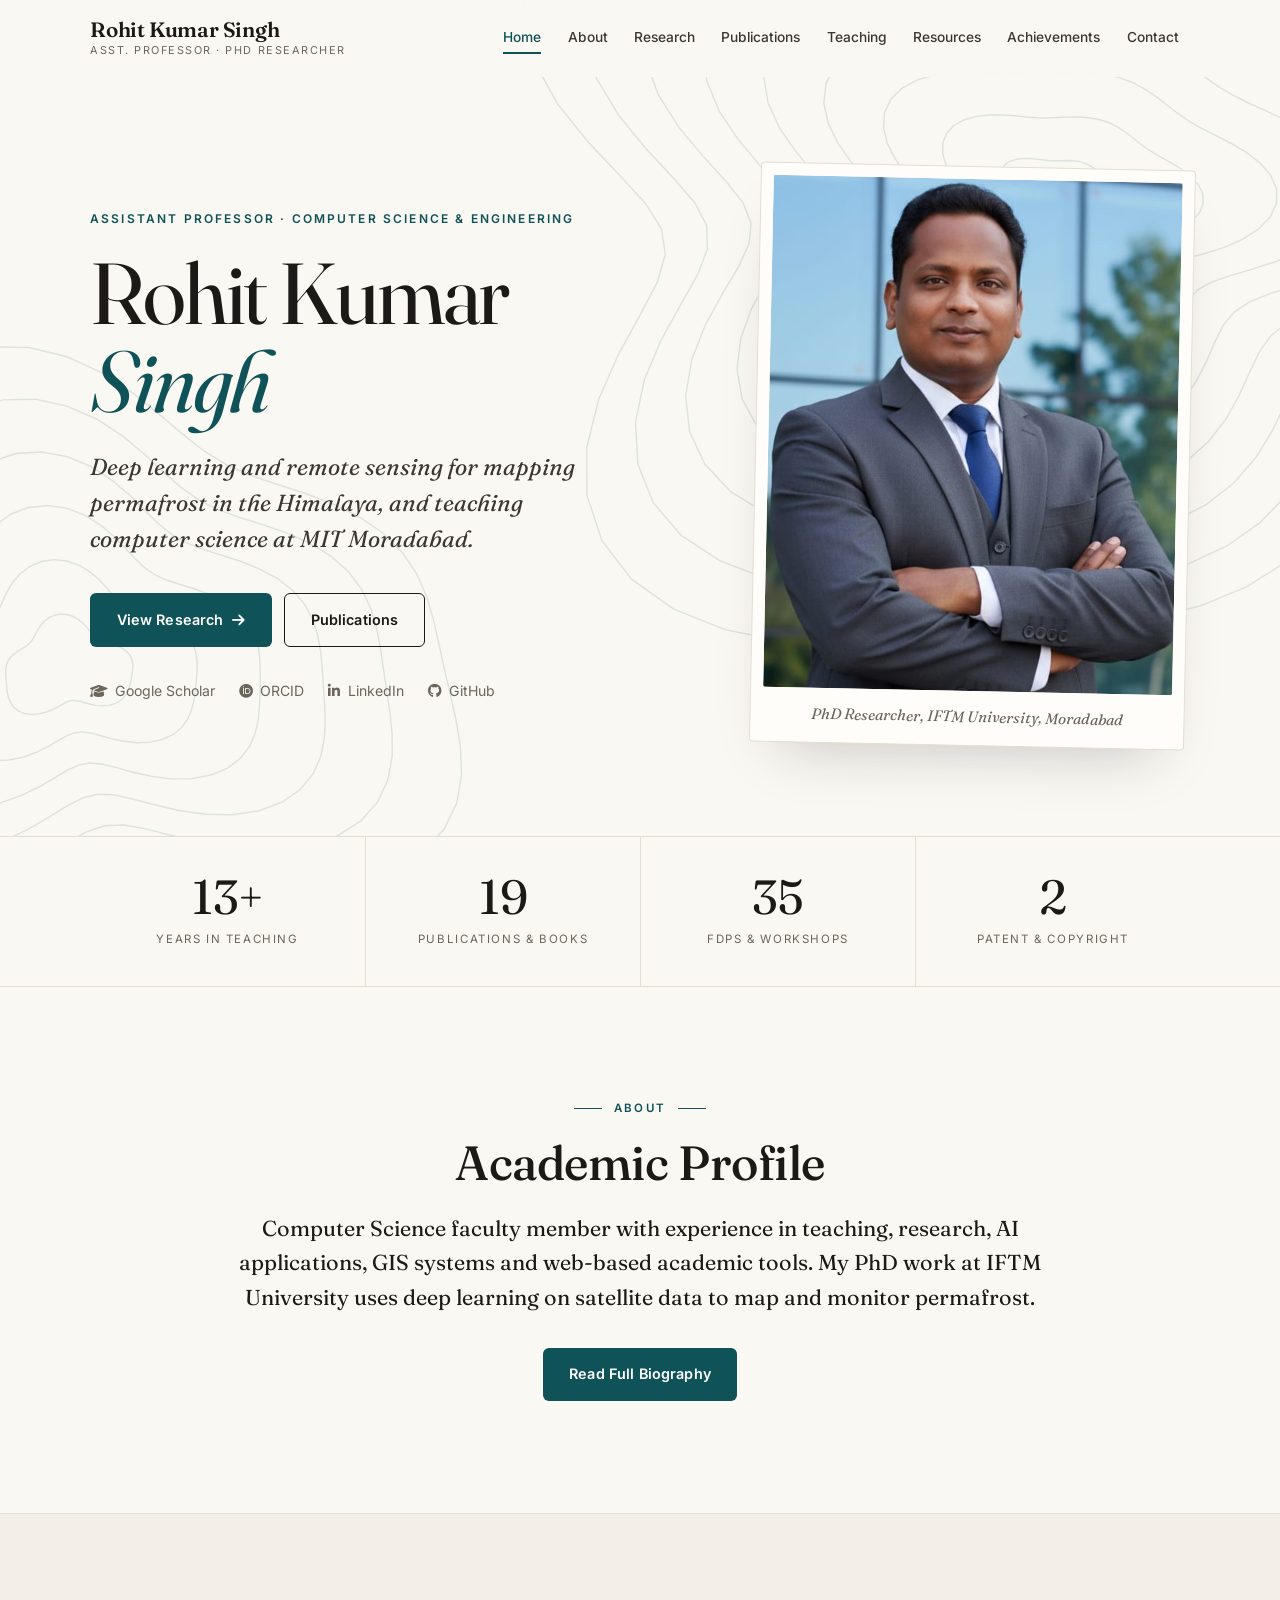
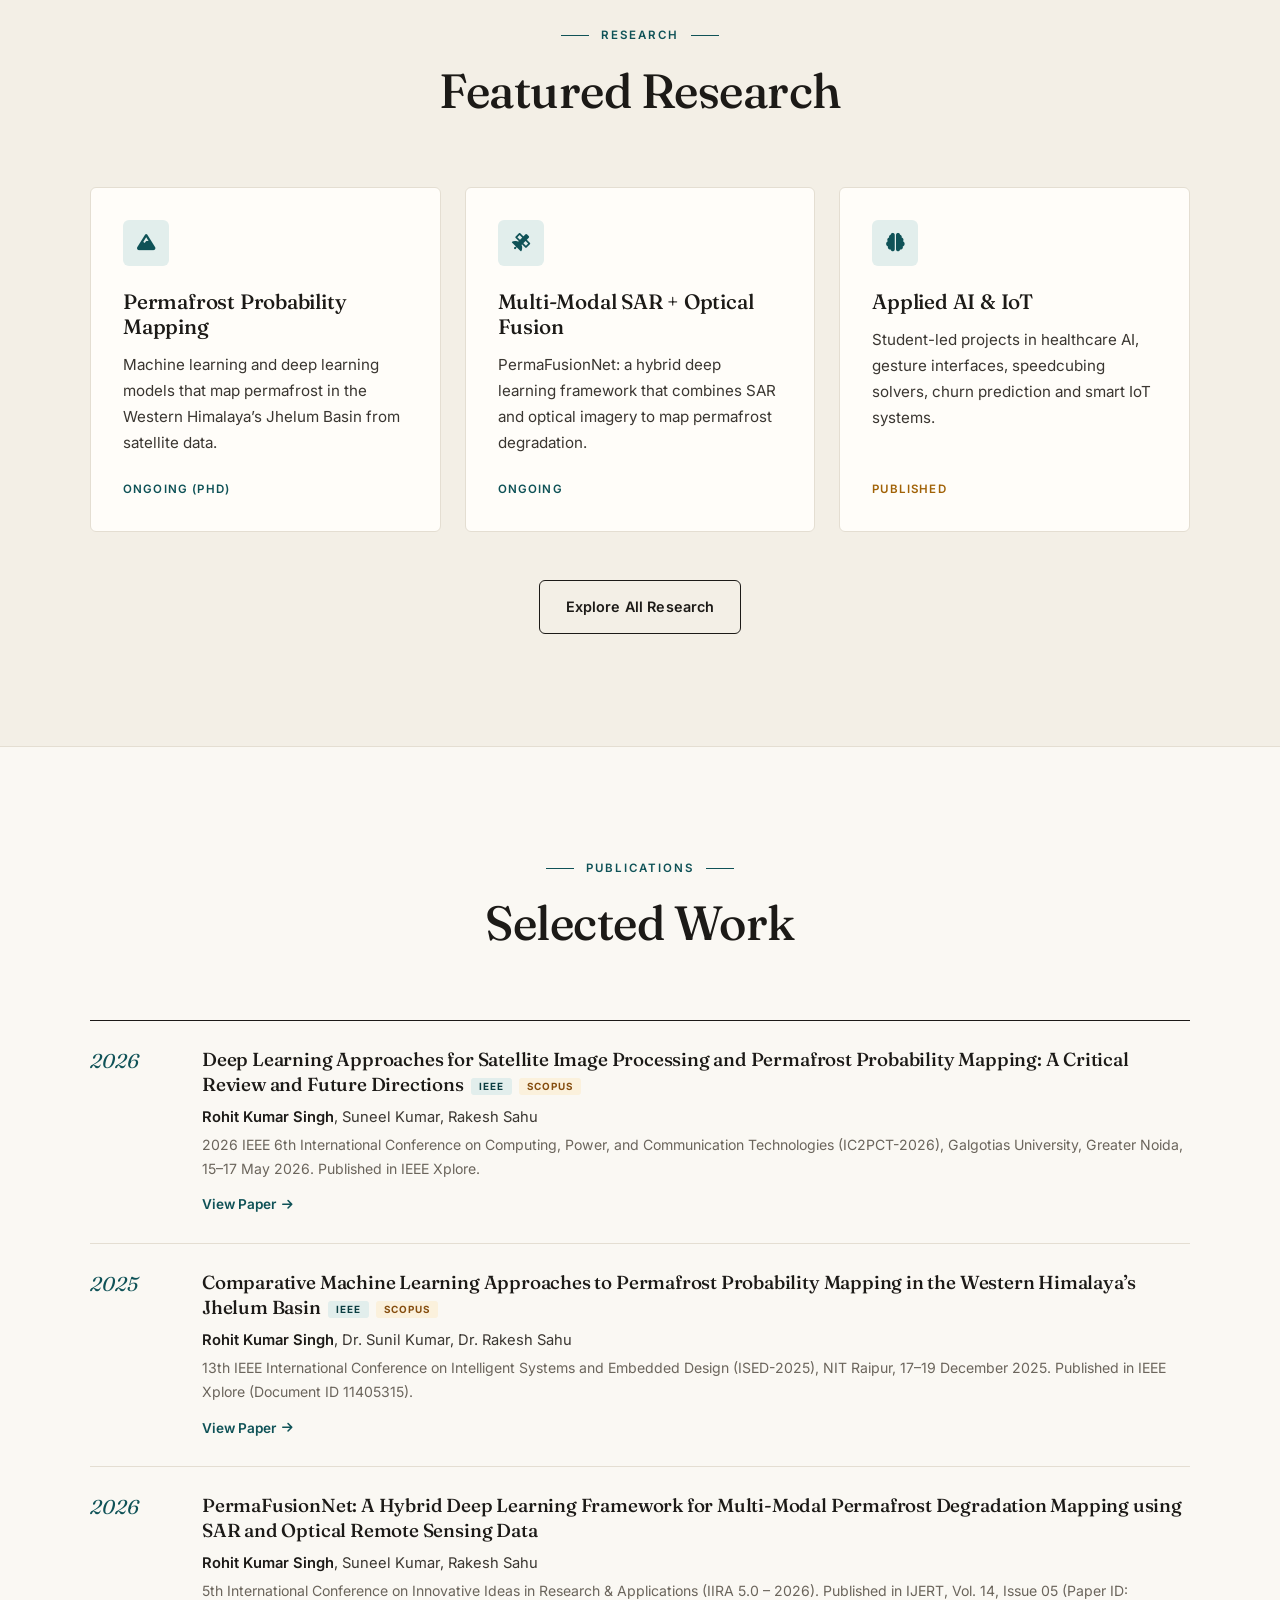
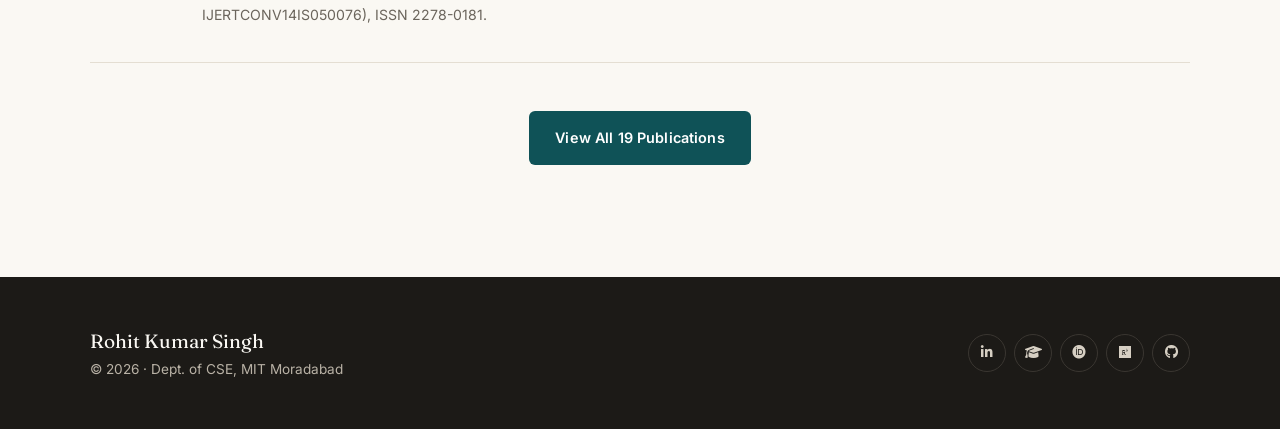
==== commit f6748129: "Add GitHub software projects and GitHub links" ====
--- a/index.html
+++ b/index.html
@@ -66,6 +66,7 @@
           <a href="https://scholar.google.co.in/citations?user=rX7KQU0AAAAJ&hl=en" target="_blank" rel="noopener"><i class="fas fa-graduation-cap"></i> Google Scholar</a>
           <a href="https://orcid.org/0009-0001-3104-0350" target="_blank" rel="noopener"><i class="fab fa-orcid"></i> ORCID</a>
           <a href="https://www.linkedin.com/in/rohit-kumar-singh-1ba386183/" target="_blank" rel="noopener"><i class="fab fa-linkedin-in"></i> LinkedIn</a>
+          <a href="https://github.com/rohittheprofessor" target="_blank" rel="noopener"><i class="fab fa-github"></i> GitHub</a>
         </div>
       </div>
       <div class="hero-portrait fade-in">
@@ -184,6 +185,7 @@
         <a href="https://scholar.google.co.in/citations?user=rX7KQU0AAAAJ&hl=en" target="_blank" rel="noopener" aria-label="Google Scholar"><i class="fas fa-graduation-cap"></i></a>
         <a href="https://orcid.org/0009-0001-3104-0350" target="_blank" rel="noopener" aria-label="ORCID"><i class="fab fa-orcid"></i></a>
         <a href="https://www.researchgate.net/profile/Rohit-Singh-220/research" target="_blank" rel="noopener" aria-label="ResearchGate"><i class="fab fa-researchgate"></i></a>
+        <a href="https://github.com/rohittheprofessor" target="_blank" rel="noopener" aria-label="GitHub"><i class="fab fa-github"></i></a>
       </div>
     </div>
   </footer>
--- a/style.css
+++ b/style.css
@@ -348,3 +348,13 @@
   body { background: #fff; }
   .fade-in { opacity: 1; transform: none; }
 }
+
+/* ---------- Software project cards ---------- */
+.code-card-top { display: flex; align-items: flex-start; justify-content: space-between; gap: 1rem; }
+.code-kind { font-size: .68rem; font-weight: 600; letter-spacing: .12em; text-transform: uppercase; color: var(--muted); border: 1px solid var(--rule-strong); border-radius: 999px; padding: .2rem .65rem; white-space: nowrap; }
+.code-card .card-desc { margin-bottom: 1.1rem; }
+.tech-tags { display: flex; flex-wrap: wrap; gap: .35rem; margin-bottom: 1.25rem; }
+.tech-tags span { font-size: .74rem; padding: .18rem .55rem; border-radius: 3px; background: var(--paper-2); border: 1px solid var(--rule); color: var(--ink-2); }
+.code-card .card-link { padding-top: 1rem; border-top: 1px solid var(--rule); width: 100%; }
+.code-card .card-link .fa-arrow-right { font-size: .75rem; margin-left: auto; transition: transform .2s var(--ease); }
+.code-card .card-link:hover .fa-arrow-right { transform: translateX(3px); }
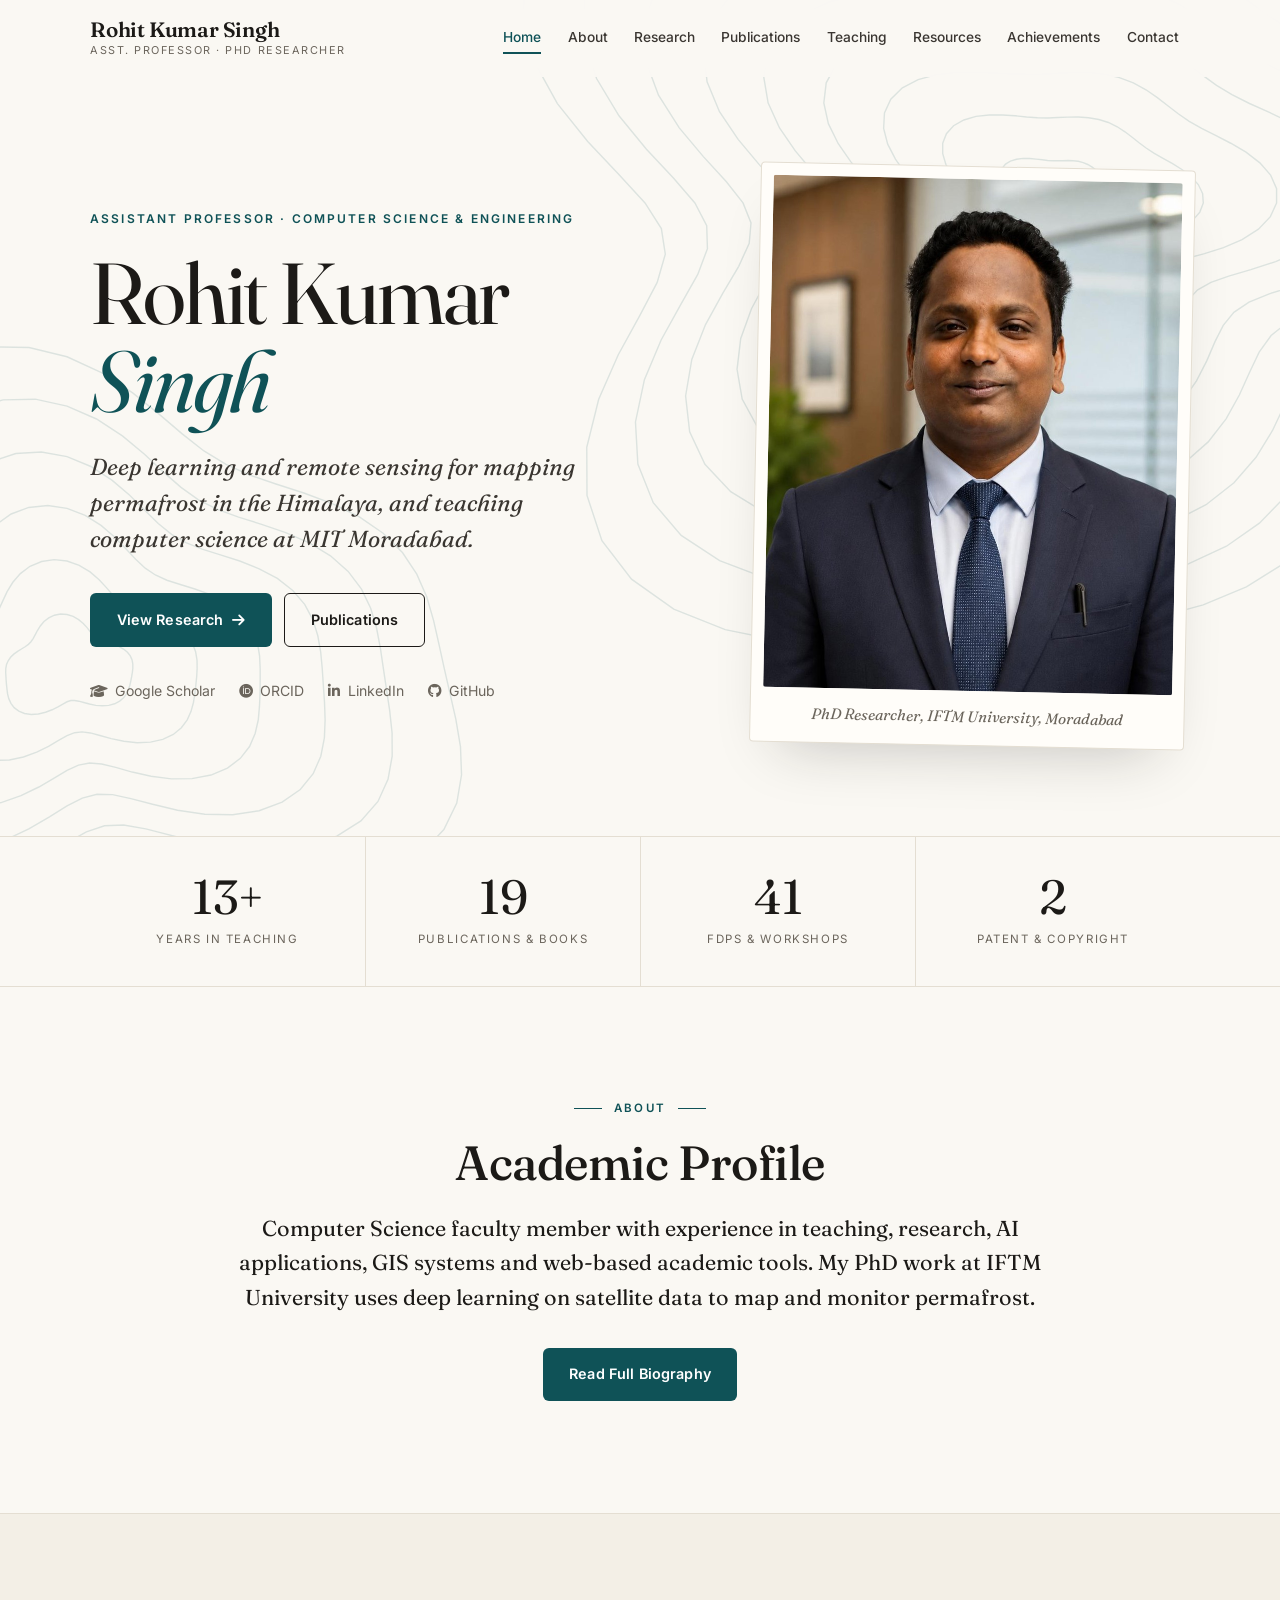
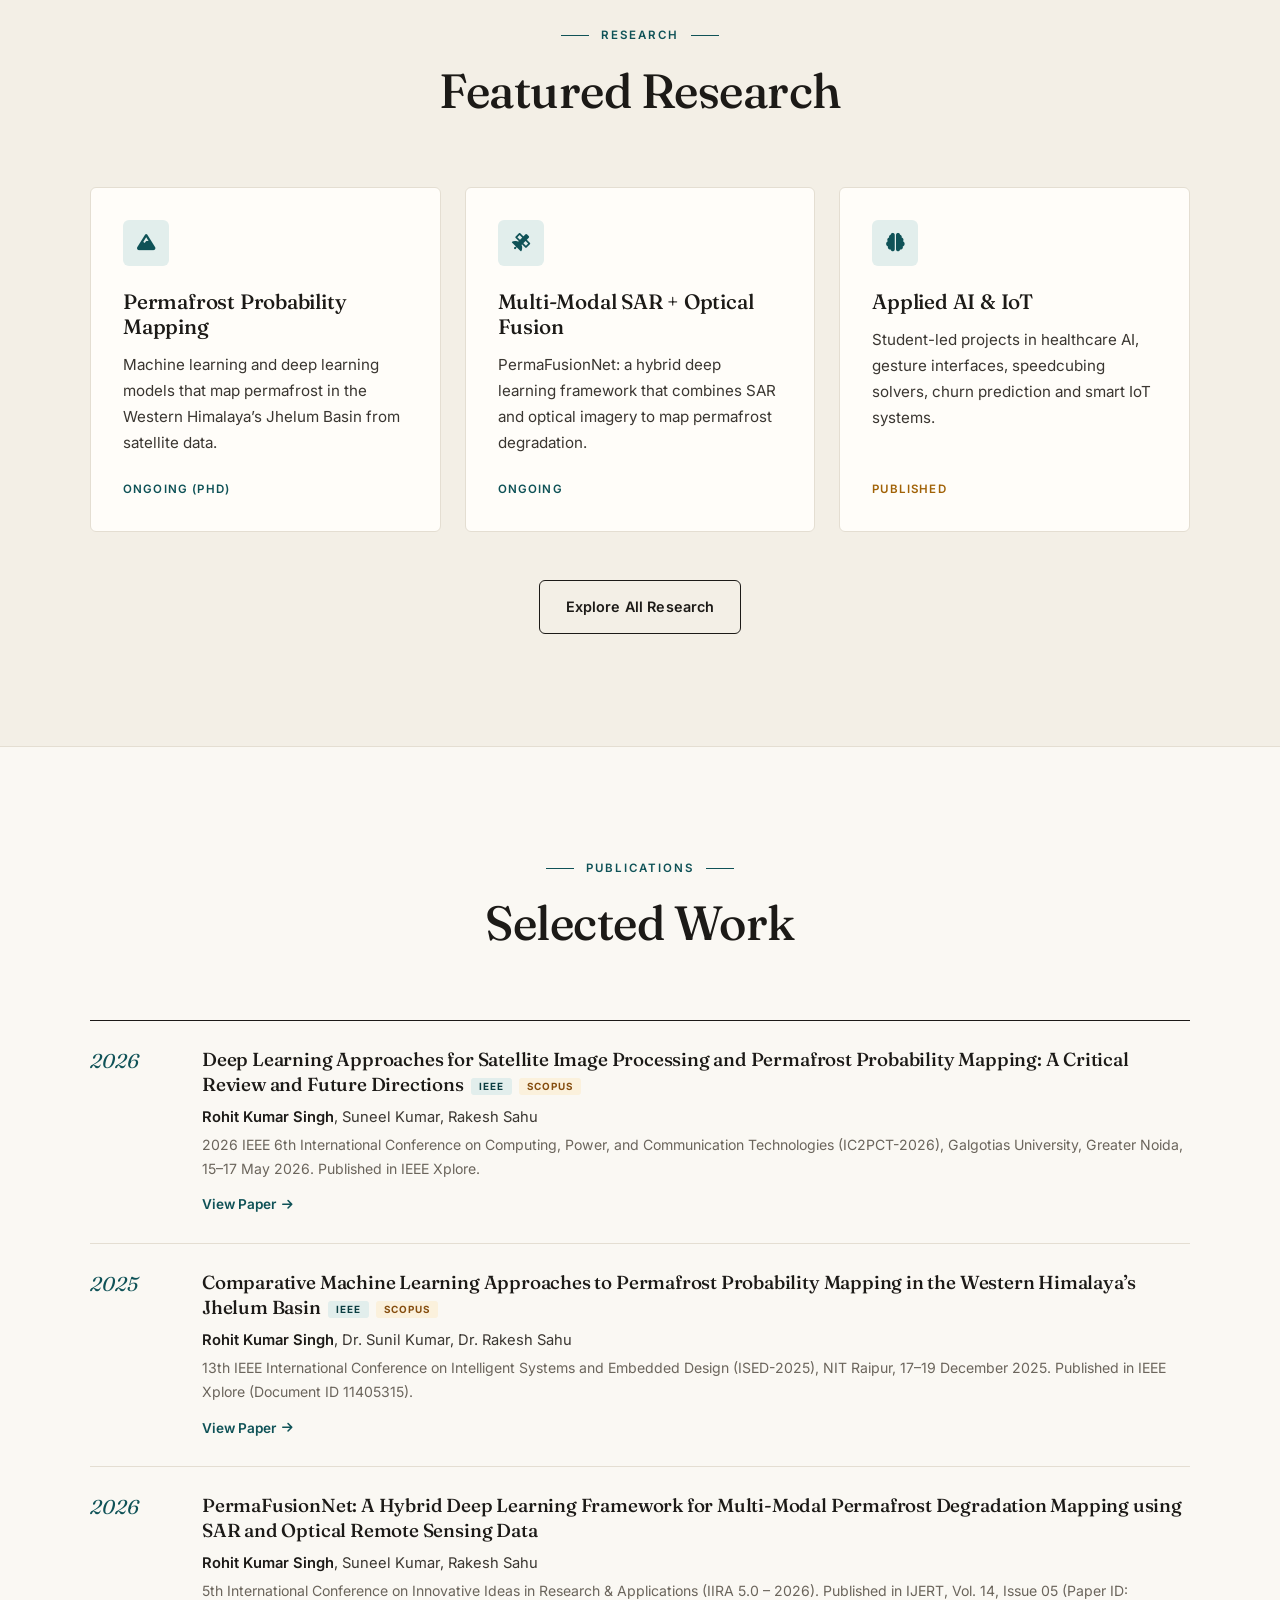
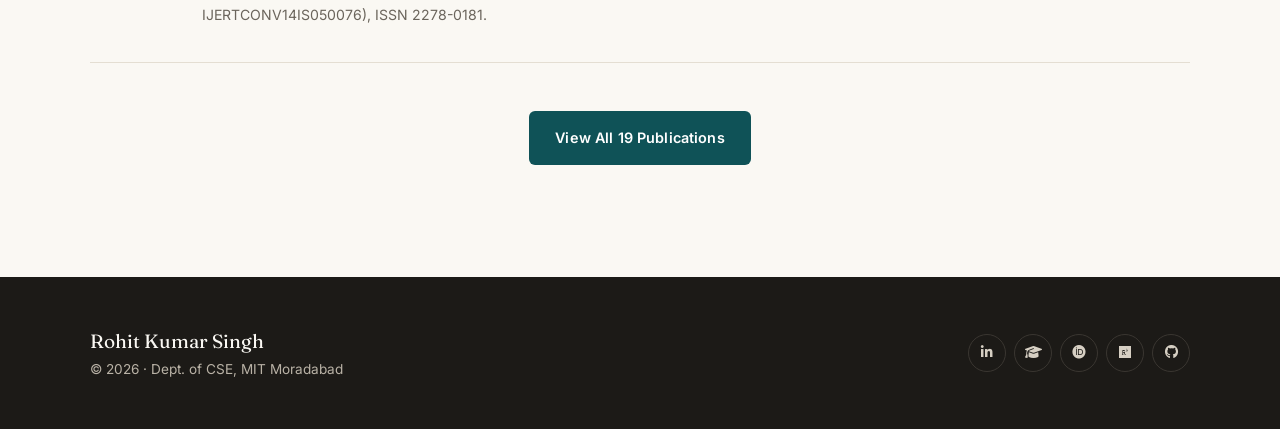
==== commit b92b8955: "Add peer review, FDP and presentation certificates" ====
--- a/index.html
+++ b/index.html
@@ -83,7 +83,7 @@
     <div class="container stats-grid">
       <div><div class="stat-num">13+</div><div class="stat-label">Years in Teaching</div></div>
       <div><div class="stat-num">19</div><div class="stat-label">Publications &amp; Books</div></div>
-      <div><div class="stat-num">35</div><div class="stat-label">FDPs &amp; Workshops</div></div>
+      <div><div class="stat-num">41</div><div class="stat-label">FDPs &amp; Workshops</div></div>
       <div><div class="stat-num">2</div><div class="stat-label">Patent &amp; Copyright</div></div>
     </div>
   </section>
--- a/style.css
+++ b/style.css
@@ -358,3 +358,23 @@
 .code-card .card-link { padding-top: 1rem; border-top: 1px solid var(--rule); width: 100%; }
 .code-card .card-link .fa-arrow-right { font-size: .75rem; margin-left: auto; transition: transform .2s var(--ease); }
 .code-card .card-link:hover .fa-arrow-right { transform: translateX(3px); }
+
+/* ---------- Certificate gallery ---------- */
+.cert-grid { display: grid; grid-template-columns: repeat(3, 1fr); gap: 1.5rem; }
+.cert-card { background: var(--card); border: 1px solid var(--rule); border-radius: var(--radius); overflow: hidden; display: flex; flex-direction: column; transition: border-color .25s var(--ease), box-shadow .25s var(--ease); }
+.cert-card:hover { border-color: var(--rule-strong); box-shadow: 0 18px 40px -28px rgba(28, 26, 23, .35); }
+.cert-card .achievement-img { margin: 0; border: 0; border-bottom: 1px solid var(--rule); border-radius: 0; aspect-ratio: 1400 / 990; height: auto; object-fit: cover; background: #fff; }
+.cert-card figcaption { padding: 1.25rem 1.4rem 1.4rem; display: flex; flex-direction: column; flex: 1; }
+.cert-card h3 { font-size: 1.15rem; margin-bottom: .35rem; }
+.cert-meta { font-size: .85rem; color: var(--muted); margin-bottom: .9rem; }
+.cert-card .tech-tags { margin-bottom: 1rem; }
+.cert-card .card-link { margin-top: auto; }
+.cert-card .card-link i { font-size: .7rem; }
+.cert-placeholder { aspect-ratio: 1400 / 990; display: flex; flex-direction: column; align-items: center; justify-content: center; gap: .75rem; background: var(--accent-soft); color: var(--accent); border-bottom: 1px solid var(--rule); }
+.cert-placeholder i { font-size: 2.5rem; }
+.cert-placeholder span { font-family: var(--serif); font-size: 1.2rem; color: var(--accent-2); }
+@media (max-width: 1000px) { .cert-grid { grid-template-columns: repeat(2, 1fr); } }
+@media (max-width: 640px) { .cert-grid { grid-template-columns: 1fr; } }
+.cert-subhead { font-size: 1.5rem; margin: 3.5rem 0 1.25rem; padding-bottom: .75rem; border-bottom: 1px solid var(--rule); }
+.cert-card .achievement-img[src*="edige"] { object-fit: contain; }
+.cert-card .achievement-img { object-fit: contain; background: var(--paper-2); }
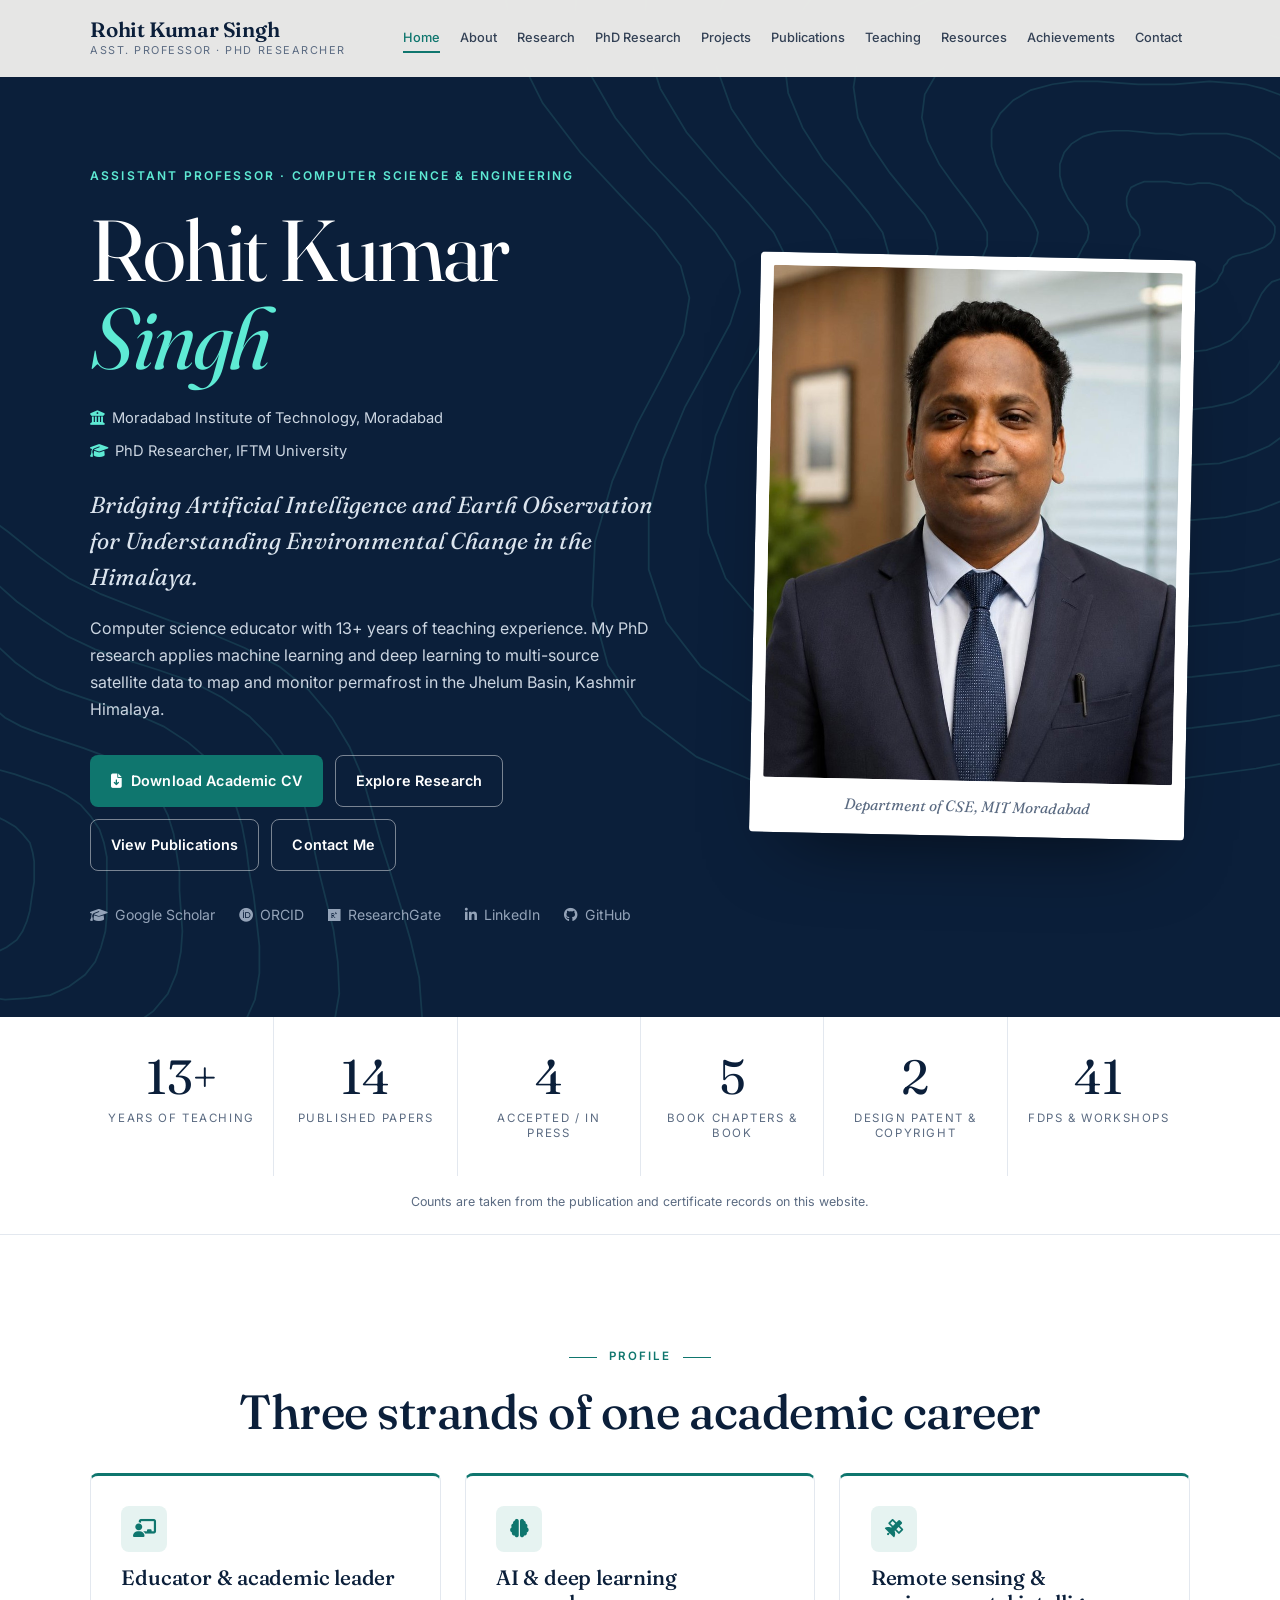
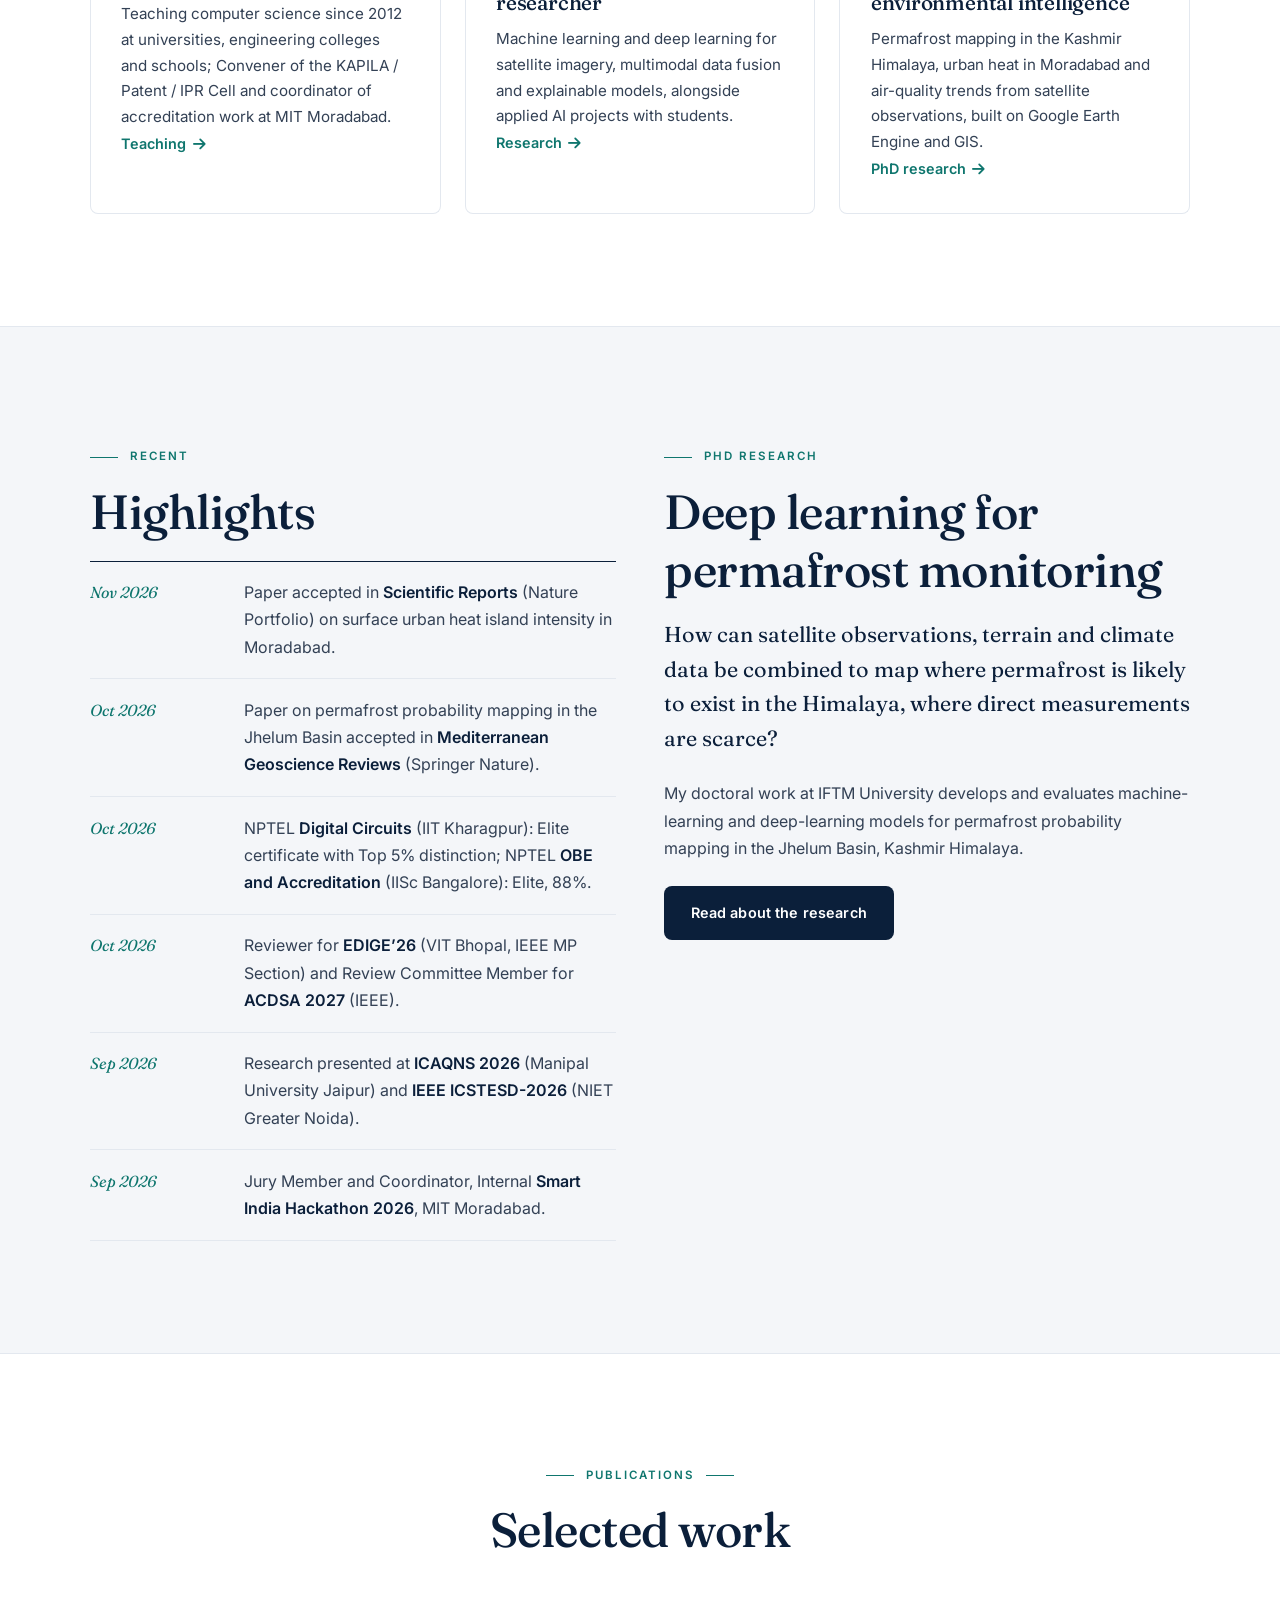
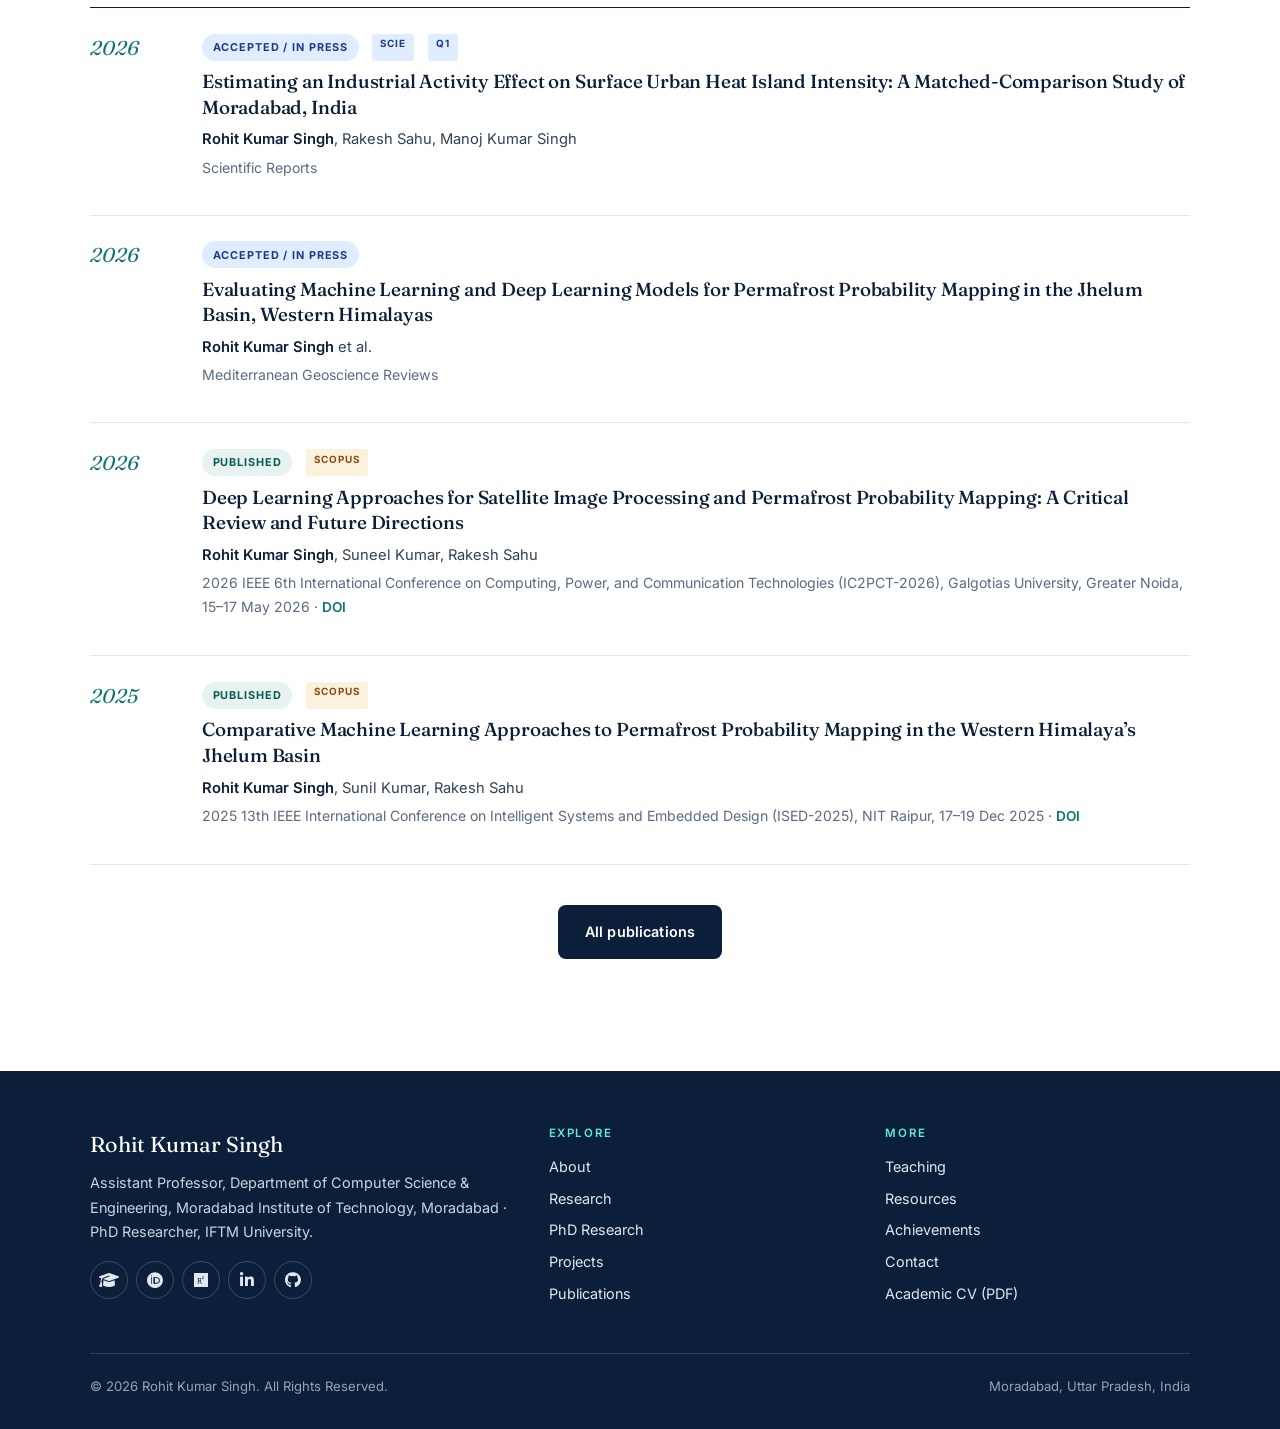
==== commit cae95c02: "Academic portfolio v2: redesigned pages, PhD research, projects, publications database" ====
--- a/index.html
+++ b/index.html
@@ -3,193 +3,226 @@
 <head>
   <meta charset="UTF-8" />
   <meta name="viewport" content="width=device-width, initial-scale=1.0" />
-  <title>Rohit Kumar Singh | Academic Portfolio</title>
-  <meta name="description" content="Rohit Kumar Singh – Assistant Professor (CSE), MIT Moradabad, and PhD researcher in deep learning and remote sensing for permafrost monitoring." />
-  <meta name="theme-color" content="#faf8f3" />
-  <link rel="icon" href="data:image/svg+xml,%3Csvg xmlns='http://www.w3.org/2000/svg' viewBox='0 0 64 64'%3E%3Crect width='64' height='64' rx='12' fill='%230f5257'/%3E%3Ctext x='32' y='44' font-family='Georgia,serif' font-size='34' fill='%23faf8f3' text-anchor='middle'%3ERS%3C/text%3E%3C/svg%3E" />
+  <title>Rohit Kumar Singh | AI &amp; Remote Sensing Researcher, Assistant Professor (CSE)</title>
+  <meta name="description" content="Rohit Kumar Singh – Assistant Professor (CSE), MIT Moradabad, and PhD researcher at IFTM University working on deep learning and remote sensing for permafrost monitoring in the Himalaya." />
+  <meta name="author" content="Rohit Kumar Singh" />
+  <meta name="robots" content="index, follow" />
+  <link rel="canonical" href="https://rohittheprofessor.netlify.app/" />
+  <meta property="og:type" content="profile" />
+  <meta property="og:site_name" content="Rohit Kumar Singh – Academic Portfolio" />
+  <meta property="og:title" content="Rohit Kumar Singh | AI &amp; Remote Sensing Researcher, Assistant Professor (CSE)" />
+  <meta property="og:description" content="Rohit Kumar Singh – Assistant Professor (CSE), MIT Moradabad, and PhD researcher at IFTM University working on deep learning and remote sensing for permafrost monitoring in the Himalaya." />
+  <meta property="og:url" content="https://rohittheprofessor.netlify.app/" />
+  <meta property="og:image" content="https://rohittheprofessor.netlify.app/assets/photo.jpg" />
+  <meta property="og:locale" content="en_IN" />
+  <meta name="twitter:card" content="summary" />
+  <meta name="twitter:title" content="Rohit Kumar Singh | AI &amp; Remote Sensing Researcher, Assistant Professor (CSE)" />
+  <meta name="twitter:description" content="Rohit Kumar Singh – Assistant Professor (CSE), MIT Moradabad, and PhD researcher at IFTM University working on deep learning and remote sensing for permafrost monitoring in the Himalaya." />
+  <meta name="theme-color" content="#0b1f3a" />
+  <link rel="icon" href="data:image/svg+xml,%3Csvg xmlns='http://www.w3.org/2000/svg' viewBox='0 0 64 64'%3E%3Crect width='64' height='64' rx='12' fill='%230b1f3a'/%3E%3Ctext x='32' y='44' font-family='Georgia,serif' font-size='34' fill='%235eead4' text-anchor='middle'%3ERS%3C/text%3E%3C/svg%3E" />
   <link rel="preconnect" href="https://fonts.googleapis.com">
   <link rel="preconnect" href="https://fonts.gstatic.com" crossorigin>
   <link href="https://fonts.googleapis.com/css2?family=Fraunces:ital,opsz,wght@0,9..144,300..700;1,9..144,300..700&family=Inter:wght@400;500;600;700&display=swap" rel="stylesheet">
   <link rel="stylesheet" href="https://cdnjs.cloudflare.com/ajax/libs/font-awesome/6.4.0/css/all.min.css" />
-  <link rel="stylesheet" href="style.css" />
+  <link rel="stylesheet" href="/style.css" />
+  <script type="application/ld+json">{"@context": "https://schema.org", "@graph": [{"@type": "Person", "@id": "https://rohittheprofessor.netlify.app/#person", "name": "Rohit Kumar Singh", "jobTitle": "Assistant Professor, Computer Science & Engineering", "affiliation": [{"@type": "CollegeOrUniversity", "name": "Moradabad Institute of Technology, Moradabad"}, {"@type": "CollegeOrUniversity", "name": "IFTM University, Moradabad"}], "url": "https://rohittheprofessor.netlify.app/", "image": "https://rohittheprofessor.netlify.app/assets/photo.jpg", "address": {"@type": "PostalAddress", "addressLocality": "Moradabad", "addressRegion": "Uttar Pradesh", "addressCountry": "IN"}, "sameAs": ["https://scholar.google.co.in/citations?user=rX7KQU0AAAAJ&hl=en", "https://orcid.org/0009-0001-3104-0350", "https://www.researchgate.net/profile/Rohit-Singh-220/research", "https://www.linkedin.com/in/rohit-kumar-singh-1ba386183/", "https://github.com/rohittheprofessor"], "knowsAbout": ["Artificial Intelligence", "Machine Learning", "Deep Learning", "Remote Sensing", "Satellite Image Processing", "GIS", "Permafrost Monitoring", "Computer Vision", "Multimodal Learning"]}, {"@type": "WebSite", "@id": "https://rohittheprofessor.netlify.app/#website", "url": "https://rohittheprofessor.netlify.app/", "name": "Rohit Kumar Singh – Academic Portfolio"}]}</script><script type="application/ld+json">{"@context": "https://schema.org", "@type": "ProfilePage", "mainEntity": {"@id": "https://rohittheprofessor.netlify.app/#person"}}</script>
 </head>
-<body class="home">
-
-  <!-- Navigation -->
-  <nav id="navbar">
+<body data-page="home">
+  <a class="skip-link" href="#main">Skip to content</a>
+  <nav id="navbar" aria-label="Primary">
     <div class="nav-container">
-      <a class="brand" href="/" aria-label="Home">
+      <a class="brand" href="/" aria-label="Rohit Kumar Singh – home">
         <span class="brand-name">Rohit Kumar Singh</span>
         <span class="brand-sub">Asst. Professor · PhD Researcher</span>
       </a>
       <ul class="nav-links">
-        <li><a href='/'>Home</a></li>
-        <li><a href='/about'>About</a></li>
-        <li><a href='/research'>Research</a></li>
-        <li><a href='/publications'>Publications</a></li>
-        <li><a href='/teaching'>Teaching</a></li>
-        <li><a href='/resources'>Resources</a></li>
-        <li><a href='/achievements'>Achievements</a></li>
-        <li><a href='/contact'>Contact</a></li>
+          <li><a href="/">Home</a></li>
+          <li><a href="/about">About</a></li>
+          <li><a href="/research">Research</a></li>
+          <li><a href="/phd-research">PhD Research</a></li>
+          <li><a href="/projects">Projects</a></li>
+          <li><a href="/publications">Publications</a></li>
+          <li><a href="/teaching">Teaching</a></li>
+          <li><a href="/resources">Resources</a></li>
+          <li><a href="/achievements">Achievements</a></li>
+          <li><a href="/contact">Contact</a></li>
       </ul>
-      <div class="hamburger" role="button" tabindex="0" aria-label="Open menu"><i class="fas fa-bars"></i></div>
+      <button class="hamburger" type="button" aria-label="Open menu" aria-expanded="false" aria-controls="mobile-menu"><i class="fas fa-bars"></i></button>
     </div>
   </nav>
-
-  <!-- Mobile Menu -->
-  <div class="mobile-menu">
+  <div class="mobile-menu" id="mobile-menu">
     <ul>
-        <li><a href='/'>Home</a></li>
-        <li><a href='/about'>About</a></li>
-        <li><a href='/research'>Research</a></li>
-        <li><a href='/publications'>Publications</a></li>
-        <li><a href='/teaching'>Teaching</a></li>
-        <li><a href='/resources'>Resources</a></li>
-        <li><a href='/achievements'>Achievements</a></li>
-        <li><a href='/contact'>Contact</a></li>
+          <li><a href="/">Home</a></li>
+          <li><a href="/about">About</a></li>
+          <li><a href="/research">Research</a></li>
+          <li><a href="/phd-research">PhD Research</a></li>
+          <li><a href="/projects">Projects</a></li>
+          <li><a href="/publications">Publications</a></li>
+          <li><a href="/teaching">Teaching</a></li>
+          <li><a href="/resources">Resources</a></li>
+          <li><a href="/achievements">Achievements</a></li>
+          <li><a href="/contact">Contact</a></li>
     </ul>
   </div>
-
-  <!-- Hero Section -->
-  <header class="hero">
-    <svg class="hero-contours" viewBox="0 0 1400 700" preserveAspectRatio="xMidYMid slice" aria-hidden="true"><g fill="none" stroke="currentColor" stroke-width="1.2"><path d="M1110.7,170.0 L1109.5,173.9 L1106.7,177.4 L1102.6,180.4 L1097.5,182.8 L1092.2,184.6 L1087.1,185.8 L1082.6,186.9 L1079.1,188.1 L1076.6,189.7 L1074.8,191.9 L1073.4,194.8 L1072.0,198.2 L1070.1,201.9 L1067.5,205.6 L1064.0,208.8 L1059.9,211.4 L1055.1,213.1 L1050.0,213.8 L1044.8,213.7 L1039.8,212.9 L1034.9,211.7 L1030.3,210.1 L1025.8,208.4 L1021.4,206.6 L1017.2,204.7 L1013.3,202.4 L1009.8,199.8 L1007.1,196.7 L1005.2,193.2 L1004.5,189.4 L1004.9,185.6 L1006.2,181.8 L1008.0,178.3 L1010.0,175.2 L1011.5,172.5 L1012.2,170.0 L1011.9,167.5 L1010.6,164.8 L1008.4,161.7 L1005.9,158.1 L1003.7,154.0 L1002.3,149.6 L1002.1,145.1 L1003.4,141.0 L1006.2,137.5 L1010.3,135.0 L1015.4,133.4 L1020.9,132.7 L1026.6,132.8 L1031.9,133.3 L1036.9,133.9 L1041.5,134.4 L1045.8,134.7 L1050.0,134.7 L1054.2,134.6 L1058.5,134.5 L1062.8,134.6 L1067.1,135.1 L1071.3,136.2 L1075.1,137.8 L1078.5,139.8 L1081.6,142.1 L1084.5,144.4 L1087.4,146.8 L1090.4,149.0 L1093.8,151.3 L1097.6,153.6 L1101.4,156.1 L1105.1,159.1 L1108.2,162.4 L1110.2,166.1 L1110.7,170.0 Z"/><path d="M1171.9,170.0 L1169.0,177.7 L1162.9,184.7 L1154.1,190.7 L1143.8,195.3 L1133.1,198.7 L1123.2,201.3 L1114.7,203.6 L1108.2,206.2 L1103.6,209.7 L1100.3,214.4 L1097.6,220.3 L1094.6,227.2 L1090.6,234.6 L1085.2,241.6 L1078.1,247.8 L1069.6,252.5 L1060.1,255.5 L1050.0,256.7 L1039.8,256.4 L1029.8,254.9 L1020.1,252.7 L1010.7,250.0 L1001.5,247.1 L992.5,243.8 L983.8,240.1 L975.7,235.6 L968.7,230.2 L963.4,223.8 L960.1,216.6 L959.2,208.8 L960.5,200.9 L963.5,193.3 L967.4,186.4 L971.3,180.3 L974.0,174.9 L975.0,170.0 L973.8,165.1 L970.5,159.6 L965.8,153.3 L960.6,145.9 L956.2,137.6 L953.6,128.8 L953.6,120.0 L956.7,112.0 L962.7,105.3 L971.3,100.5 L981.5,97.5 L992.5,96.3 L1003.6,96.3 L1014.2,97.0 L1023.9,98.0 L1033.0,98.6 L1041.6,98.8 L1050.0,98.5 L1058.5,98.1 L1067.1,98.0 L1075.8,98.6 L1084.4,100.1 L1092.4,102.6 L1099.8,106.2 L1106.3,110.4 L1112.3,115.0 L1118.1,119.6 L1124.0,124.0 L1130.5,128.2 L1137.8,132.4 L1145.8,136.9 L1154.0,142.0 L1161.6,147.9 L1167.7,154.6 L1171.3,162.1 L1171.9,170.0 Z"/><path d="M1233.3,170.0 L1228.1,181.5 L1218.1,192.0 L1204.4,200.7 L1188.8,207.4 L1172.9,212.5 L1158.5,216.4 L1146.5,220.1 L1137.5,224.4 L1131.1,230.1 L1126.5,237.6 L1122.5,246.7 L1117.9,257.1 L1111.6,267.9 L1103.1,278.0 L1092.2,286.7 L1079.3,293.1 L1065.0,297.0 L1050.0,298.5 L1034.9,298.1 L1020.0,296.1 L1005.4,293.3 L991.1,289.9 L976.9,286.1 L963.0,281.7 L949.6,276.3 L937.2,269.5 L926.8,261.2 L919.2,251.3 L914.9,240.1 L914.3,228.0 L917.0,216.0 L922.0,204.5 L928.1,194.2 L933.7,185.2 L937.4,177.3 L938.0,170.0 L935.3,162.6 L929.5,154.3 L921.9,144.6 L914.0,133.3 L907.5,120.8 L904.1,107.6 L904.8,94.7 L910.1,83.1 L919.8,73.6 L933.0,66.7 L948.4,62.5 L964.8,60.7 L981.1,60.5 L996.5,61.2 L1010.9,61.9 L1024.3,62.2 L1037.2,62.0 L1050.0,61.3 L1062.9,60.7 L1076.0,60.8 L1089.0,62.1 L1101.6,65.0 L1113.3,69.4 L1123.9,75.2 L1133.4,81.8 L1142.2,88.6 L1150.9,95.3 L1160.1,101.6 L1170.5,107.5 L1182.2,113.5 L1194.9,120.0 L1207.7,127.5 L1219.3,136.4 L1228.3,146.7 L1233.3,158.1 L1233.3,170.0 Z"/><path d="M1294.7,170.0 L1286.6,185.3 L1272.2,199.0 L1253.4,210.4 L1232.5,219.2 L1211.7,225.9 L1193.2,231.3 L1178.3,236.5 L1167.2,242.8 L1159.4,251.0 L1153.6,261.5 L1148.3,274.0 L1141.8,287.8 L1132.9,301.7 L1121.0,314.6 L1106.2,325.2 L1088.8,333.0 L1069.8,337.6 L1050.0,339.3 L1030.1,338.8 L1010.3,336.8 L990.8,333.7 L971.4,330.1 L952.0,325.7 L932.8,320.3 L914.5,313.3 L897.9,304.2 L884.3,292.8 L874.7,279.0 L869.9,263.4 L870.1,247.0 L874.5,230.6 L881.9,215.3 L890.1,201.7 L897.2,190.0 L901.2,179.6 L901.0,170.0 L896.1,160.0 L887.5,148.8 L876.7,135.6 L866.1,120.4 L857.8,103.6 L854.0,86.2 L856.0,69.4 L864.1,54.4 L877.7,42.4 L895.6,33.7 L916.1,28.4 L937.7,25.9 L958.9,25.2 L979.0,25.4 L997.8,25.6 L1015.5,25.2 L1032.8,24.2 L1050.0,23.0 L1067.4,22.4 L1085.0,23.0 L1102.3,25.5 L1118.7,30.1 L1133.8,36.8 L1147.4,45.0 L1159.6,54.0 L1171.2,63.0 L1183.0,71.5 L1195.9,79.3 L1210.6,86.7 L1227.3,94.2 L1245.1,102.6 L1262.8,112.6 L1278.4,124.7 L1290.0,138.6 L1295.8,154.1 L1294.7,170.0 Z"/><path d="M1355.7,170.0 L1344.1,189.1 L1325.0,205.9 L1301.0,219.8 L1274.9,230.6 L1249.7,239.0 L1227.7,246.0 L1210.2,253.1 L1197.5,261.7 L1188.6,272.6 L1181.7,286.2 L1174.9,302.1 L1166.2,319.1 L1154.4,335.9 L1138.9,351.0 L1119.9,363.3 L1098.1,372.0 L1074.5,377.1 L1050.0,379.1 L1025.3,378.8 L1000.7,376.9 L976.2,374.1 L951.4,370.6 L926.6,366.1 L902.0,359.9 L878.7,351.3 L857.9,339.6 L841.2,324.7 L830.1,306.7 L825.3,286.6 L826.7,265.5 L833.3,244.9 L843.1,225.8 L853.4,209.0 L861.5,194.6 L865.3,182.0 L863.5,170.0 L856.0,157.4 L844.1,143.1 L830.1,126.4 L816.9,107.2 L807.3,86.2 L803.7,64.7 L807.4,44.2 L818.6,26.2 L836.4,11.8 L859.1,1.5 L884.6,-5.0 L911.0,-8.3 L936.8,-9.7 L961.3,-10.4 L984.4,-11.3 L1006.5,-12.8 L1028.2,-14.6 L1050.0,-16.3 L1072.1,-16.8 L1094.1,-15.3 L1115.5,-11.2 L1135.6,-4.3 L1153.9,5.0 L1170.2,15.8 L1185.1,27.1 L1199.4,38.1 L1214.6,48.1 L1231.6,57.1 L1251.2,65.6 L1273.2,74.5 L1296.5,84.8 L1319.2,97.4 L1338.7,112.7 L1352.5,130.5 L1358.6,150.0 L1355.7,170.0 Z"/><path d="M1416.0,170.0 L1400.4,192.7 L1376.5,212.6 L1347.2,229.0 L1316.3,241.8 L1287.1,251.9 L1262.1,260.7 L1242.7,269.9 L1228.7,281.1 L1218.7,295.0 L1210.7,311.8 L1202.1,330.9 L1191.0,350.9 L1176.0,370.2 L1156.7,387.2 L1133.4,400.6 L1107.1,410.0 L1079.0,415.6 L1050.0,417.9 L1020.7,418.1 L991.2,416.9 L961.5,414.8 L931.2,411.8 L900.6,407.3 L870.4,400.4 L842.0,390.0 L817.2,375.5 L797.8,356.8 L785.6,334.3 L781.3,309.4 L784.4,283.6 L793.4,258.6 L805.6,235.9 L817.6,216.1 L826.4,199.2 L829.4,184.3 L825.4,170.0 L814.8,154.8 L799.4,137.3 L782.2,116.8 L766.6,93.6 L756.2,68.5 L753.3,43.1 L759.3,19.2 L774.0,-1.6 L796.1,-18.0 L823.6,-29.9 L853.8,-37.5 L884.8,-42.0 L914.9,-44.6 L943.6,-46.6 L970.8,-48.9 L997.2,-51.7 L1023.5,-54.5 L1050.0,-56.6 L1076.8,-56.6 L1103.3,-53.8 L1128.7,-47.6 L1152.2,-38.1 L1173.4,-26.0 L1192.3,-12.5 L1209.7,1.0 L1227.1,13.7 L1245.9,24.9 L1267.5,34.8 L1292.4,44.3 L1320.2,54.4 L1349.3,66.6 L1376.9,81.9 L1400.1,100.5 L1415.6,122.2 L1421.3,145.9 L1416.0,170.0 Z"/><path d="M1475.4,170.0 L1455.4,196.3 L1426.4,219.2 L1392.1,237.9 L1356.7,252.7 L1324.1,264.7 L1296.7,275.5 L1275.8,287.1 L1260.8,301.0 L1249.9,318.1 L1240.5,338.2 L1230.0,360.4 L1216.1,383.1 L1197.6,404.4 L1174.2,422.8 L1146.6,437.0 L1115.9,447.0 L1083.4,452.9 L1050.0,455.9 L1016.1,456.9 L981.7,456.8 L946.6,455.9 L910.6,453.8 L874.0,449.5 L838.1,441.8 L804.7,429.5 L776.0,411.9 L754.4,389.0 L741.6,361.7 L738.2,331.7 L743.4,301.1 L754.9,271.9 L769.3,245.7 L782.7,223.1 L791.5,203.8 L793.0,186.7 L786.3,170.0 L772.2,152.0 L753.1,131.2 L732.9,107.1 L715.5,79.8 L704.7,50.7 L703.1,21.6 L711.8,-5.4 L730.4,-28.7 L756.9,-47.1 L788.9,-60.5 L823.6,-69.5 L858.8,-75.3 L892.9,-79.5 L925.5,-83.3 L956.9,-87.4 L987.7,-91.7 L1018.6,-95.5 L1050.0,-97.7 L1081.5,-96.9 L1112.4,-92.3 L1141.7,-83.5 L1168.4,-71.1 L1192.3,-56.0 L1213.6,-39.9 L1233.6,-24.3 L1254.2,-10.2 L1277.1,1.8 L1303.7,12.3 L1334.5,22.4 L1368.5,33.8 L1403.4,47.9 L1435.9,66.0 L1462.2,88.2 L1478.9,114.0 L1483.5,141.9 L1475.4,170.0 Z"/><path d="M1533.5,170.0 L1508.9,199.7 L1474.8,225.5 L1435.8,246.6 L1396.5,263.4 L1361.0,277.4 L1331.9,290.5 L1309.9,304.8 L1294.1,321.8 L1282.3,342.0 L1271.3,365.3 L1258.3,390.4 L1241.2,415.4 L1218.9,438.3 L1191.3,457.6 L1159.4,472.4 L1124.4,482.8 L1087.7,489.3 L1050.0,493.1 L1011.6,495.5 L972.2,497.0 L931.5,497.7 L889.5,496.7 L846.8,492.8 L805.1,484.2 L766.7,469.7 L734.5,448.5 L711.1,421.1 L698.2,388.7 L696.2,353.5 L703.7,318.1 L717.7,284.8 L734.1,255.2 L748.4,229.9 L756.5,208.3 L755.9,189.1 L746.0,170.0 L728.0,149.1 L705.4,125.0 L682.4,97.0 L663.6,65.8 L653.1,32.9 L653.5,0.4 L665.4,-29.5 L687.9,-55.1 L718.8,-75.3 L755.2,-90.3 L794.0,-100.9 L832.9,-108.5 L870.7,-114.8 L907.1,-120.7 L942.6,-126.9 L977.9,-132.8 L1013.7,-137.5 L1050.0,-139.5 L1086.3,-137.5 L1121.6,-130.6 L1154.5,-118.8 L1184.2,-103.1 L1210.5,-85.0 L1234.2,-66.3 L1257.0,-49.0 L1281.0,-33.9 L1308.4,-21.4 L1340.6,-10.6 L1377.7,0.1 L1418.1,12.6 L1458.9,28.8 L1496.0,49.8 L1525.0,75.7 L1542.1,105.7 L1545.1,137.9 L1533.5,170.0 Z"/><path d="M1590.1,170.0 L1560.8,203.1 L1521.8,231.6 L1478.4,255.0 L1435.8,274.0 L1398.2,290.3 L1367.8,305.9 L1345.1,323.1 L1328.7,343.2 L1315.7,366.8 L1302.8,393.1 L1287.0,420.7 L1266.4,447.6 L1239.9,471.7 L1208.0,491.6 L1171.8,506.7 L1132.7,517.4 L1091.9,524.7 L1050.0,529.9 L1007.0,534.0 L962.5,537.7 L916.0,540.3 L867.8,540.8 L818.9,537.1 L771.4,527.5 L728.3,510.3 L692.9,485.2 L668.1,452.9 L655.6,415.1 L655.4,374.7 L665.4,334.5 L681.8,297.2 L699.8,264.4 L714.4,236.6 L721.2,212.9 L717.9,191.5 L704.2,170.0 L682.3,146.2 L656.2,118.6 L630.8,86.8 L611.4,51.7 L601.8,15.2 L604.6,-20.5 L620.0,-53.0 L646.7,-80.7 L681.8,-102.7 L722.1,-119.4 L764.6,-131.9 L807.0,-141.8 L848.2,-150.5 L888.3,-159.1 L927.9,-167.5 L967.8,-175.1 L1008.6,-180.5 L1050.0,-181.9 L1091.1,-178.0 L1130.5,-168.4 L1166.9,-153.2 L1199.4,-134.0 L1228.1,-112.8 L1254.1,-91.9 L1279.8,-73.1 L1307.7,-57.5 L1340.1,-44.9 L1378.3,-34.1 L1422.1,-23.0 L1469.1,-9.2 L1515.6,9.2 L1556.9,33.3 L1588.0,63.2 L1605.0,97.5 L1605.7,134.0 L1590.1,170.0 Z"/><path d="M275.1,560.0 L274.7,563.5 L274.1,567.1 L273.4,570.6 L272.6,574.2 L271.4,577.8 L269.8,581.3 L267.4,584.6 L264.1,587.4 L259.9,589.6 L255.0,590.9 L249.6,591.3 L244.1,590.9 L238.8,589.8 L234.0,588.5 L229.9,587.4 L226.4,586.8 L223.2,586.9 L220.0,587.9 L216.5,589.8 L212.4,592.1 L207.5,594.6 L202.0,596.7 L196.0,598.1 L190.0,598.5 L184.4,597.7 L179.6,595.7 L175.7,592.8 L173.0,589.2 L171.2,585.3 L170.2,581.3 L169.7,577.4 L169.3,573.7 L169.0,570.1 L168.8,566.7 L168.6,563.3 L168.7,560.0 L169.3,556.7 L170.7,553.6 L172.7,550.6 L175.4,548.0 L178.6,545.7 L181.8,543.7 L184.9,541.8 L187.6,539.8 L189.8,537.6 L191.6,535.0 L193.3,531.8 L195.2,528.2 L197.6,524.4 L200.7,520.7 L204.7,517.6 L209.4,515.4 L214.6,514.4 L220.0,514.8 L225.1,516.4 L229.7,519.1 L233.6,522.3 L236.8,525.8 L239.4,529.2 L241.8,532.0 L244.3,534.3 L247.2,536.0 L250.7,537.3 L254.7,538.5 L259.0,539.8 L263.3,541.5 L267.3,543.7 L270.6,546.4 L273.0,549.5 L274.5,552.9 L275.1,556.4 L275.1,560.0 Z"/><path d="M329.0,560.0 L328.6,567.0 L327.9,574.1 L327.1,581.2 L325.9,588.5 L323.9,595.9 L320.7,603.1 L315.8,609.7 L309.0,615.3 L300.2,619.4 L289.9,621.7 L278.8,622.2 L267.6,621.0 L257.0,618.8 L247.6,616.2 L239.5,614.0 L232.6,613.1 L226.4,613.8 L220.0,616.3 L212.9,620.3 L204.5,625.2 L194.6,630.1 L183.5,634.2 L171.7,636.7 L160.0,637.0 L149.1,635.0 L139.8,630.8 L132.4,624.9 L127.0,617.8 L123.4,610.1 L121.1,602.3 L119.5,594.7 L118.3,587.4 L117.2,580.4 L116.3,573.5 L115.8,566.8 L116.2,560.0 L117.8,553.4 L121.0,547.1 L125.7,541.3 L131.6,536.2 L138.2,531.7 L144.8,527.8 L150.8,524.1 L155.9,520.2 L159.9,515.5 L163.2,509.9 L166.3,503.2 L169.8,495.6 L174.6,487.8 L180.9,480.5 L189.0,474.4 L198.7,470.4 L209.2,468.8 L220.0,470.0 L230.2,473.6 L239.3,479.1 L246.9,485.6 L253.2,492.5 L258.6,498.8 L263.6,504.1 L268.9,508.2 L275.1,511.4 L282.3,513.9 L290.4,516.3 L298.9,519.1 L307.2,522.7 L314.7,527.3 L320.8,532.8 L325.1,539.1 L327.7,545.9 L328.9,552.9 L329.0,560.0 Z"/><path d="M381.8,560.0 L381.8,570.5 L381.7,581.1 L381.2,592.0 L380.2,603.2 L377.6,614.5 L372.9,625.4 L365.2,635.3 L354.4,643.5 L340.6,649.3 L324.6,652.3 L307.4,652.5 L290.4,650.3 L274.6,646.8 L260.8,642.9 L249.0,640.1 L238.9,639.2 L229.6,641.0 L220.0,645.3 L209.2,651.8 L196.4,659.3 L181.4,666.6 L164.8,672.4 L147.3,675.6 L130.0,675.4 L114.2,671.9 L100.7,665.3 L90.0,656.3 L82.1,645.7 L76.4,634.5 L72.4,623.1 L69.3,612.0 L66.7,601.3 L64.3,590.9 L62.4,580.6 L61.6,570.3 L62.5,560.0 L65.7,550.0 L71.3,540.6 L79.2,532.1 L88.8,524.6 L99.1,518.2 L109.0,512.5 L117.7,507.0 L124.8,500.8 L130.2,493.5 L134.5,484.5 L138.7,473.9 L143.8,462.3 L151.0,450.3 L160.7,439.4 L173.2,430.6 L187.9,425.1 L203.9,423.5 L220.0,425.9 L235.2,431.7 L248.5,440.1 L259.8,449.9 L269.3,459.7 L277.5,468.6 L285.5,476.0 L294.0,481.7 L303.7,486.1 L314.9,489.7 L327.1,493.4 L339.6,497.9 L351.6,503.7 L362.1,510.9 L370.4,519.5 L376.2,529.0 L379.6,539.1 L381.3,549.5 L381.8,560.0 Z"/><path d="M433.8,560.0 L434.7,573.9 L435.7,588.2 L436.2,602.9 L435.6,618.1 L432.6,633.5 L426.2,648.2 L415.4,661.4 L400.2,672.0 L380.9,679.2 L358.7,682.5 L335.4,682.1 L312.6,678.8 L291.7,673.8 L273.5,669.0 L258.2,665.7 L245.1,665.4 L232.8,668.6 L220.0,675.2 L205.3,684.3 L188.0,694.4 L167.9,703.9 L145.8,711.0 L122.8,714.5 L100.3,713.5 L79.9,708.2 L62.5,699.0 L48.6,686.9 L38.0,673.1 L30.1,658.5 L23.9,643.9 L18.8,629.5 L14.1,615.5 L10.1,601.7 L7.2,587.8 L6.2,573.9 L8.0,560.0 L13.2,546.6 L21.9,534.1 L33.6,523.0 L47.1,513.4 L61.2,505.2 L74.3,497.7 L85.4,490.2 L94.0,481.7 L100.3,471.3 L105.3,458.7 L110.4,444.0 L117.1,428.0 L126.8,412.0 L140.2,397.6 L157.2,386.5 L177.1,379.9 L198.6,378.6 L220.0,382.5 L240.0,390.8 L257.6,402.2 L272.5,414.9 L285.1,427.4 L296.4,438.6 L307.6,447.6 L319.6,454.6 L333.2,460.0 L348.5,464.8 L364.7,470.0 L381.0,476.5 L396.2,484.6 L409.1,494.7 L419.1,506.3 L425.9,519.1 L430.1,532.6 L432.5,546.2 L433.8,560.0 Z"/><path d="M485.0,560.0 L487.6,577.3 L490.3,595.3 L492.3,614.0 L492.4,633.4 L488.9,652.9 L480.5,671.4 L466.2,687.7 L446.0,700.5 L420.8,708.7 L392.3,712.1 L362.6,710.9 L334.0,706.3 L308.2,700.1 L286.0,694.4 L267.4,691.2 L251.4,691.8 L236.2,696.9 L220.0,706.0 L201.4,717.8 L179.4,730.5 L154.2,741.9 L126.7,749.9 L98.4,753.2 L71.1,751.1 L46.3,743.7 L25.3,731.9 L8.2,716.9 L-5.2,700.0 L-15.8,682.3 L-24.7,664.6 L-32.5,647.2 L-39.5,630.0 L-45.4,612.7 L-49.4,595.2 L-50.3,577.5 L-47.2,560.0 L-39.3,543.2 L-27.0,527.7 L-11.1,514.1 L6.8,502.5 L24.6,492.5 L40.7,483.3 L53.8,473.8 L63.3,462.6 L70.1,449.0 L75.4,432.4 L81.3,413.3 L89.7,392.8 L102.1,372.7 L119.4,355.2 L141.2,342.1 L166.4,335.0 L193.4,334.4 L220.0,340.2 L244.7,351.0 L266.4,365.2 L284.9,380.6 L300.8,395.5 L315.5,408.3 L330.1,418.7 L346.0,426.7 L363.7,433.2 L383.0,439.3 L403.2,446.2 L422.9,454.8 L440.7,465.6 L455.5,478.7 L466.7,493.5 L474.4,509.5 L479.3,526.1 L482.5,543.0 L485.0,560.0 Z"/><path d="M536.0,560.0 L540.8,580.8 L545.7,602.5 L549.6,625.4 L550.5,649.1 L546.5,672.8 L535.7,695.0 L517.4,714.3 L491.8,728.9 L460.2,737.9 L425.0,741.0 L389.0,738.7 L354.7,732.8 L324.2,725.6 L298.3,719.4 L276.7,716.6 L257.8,718.7 L239.6,726.0 L220.0,737.8 L197.3,752.5 L170.6,767.5 L140.3,780.4 L107.5,788.9 L74.2,791.6 L42.3,788.0 L13.6,778.4 L-11.0,764.0 L-31.3,746.2 L-47.8,726.5 L-61.6,706.0 L-73.6,685.6 L-84.5,665.2 L-94.4,644.8 L-102.4,624.0 L-107.3,602.8 L-107.8,581.2 L-102.7,560.0 L-91.5,539.8 L-74.9,521.5 L-54.4,505.5 L-32.2,492.0 L-10.7,480.3 L8.0,469.3 L22.4,457.5 L32.6,443.5 L39.4,426.2 L44.8,405.3 L51.4,381.6 L61.5,356.7 L76.9,332.7 L98.3,312.3 L125.1,297.7 L155.8,290.5 L188.2,291.1 L220.0,298.9 L249.3,312.3 L275.0,329.1 L297.1,346.9 L316.5,363.5 L334.7,377.8 L353.2,389.1 L373.1,398.0 L395.0,405.5 L418.4,413.0 L442.2,421.9 L464.9,433.0 L484.8,446.7 L501.0,462.9 L513.0,481.0 L521.4,500.2 L527.1,519.9 L531.6,539.8 L536.0,560.0 Z"/></g></svg>
-    <div class="container hero-grid">
-      <div class="hero-text fade-in">
-        <p class="hero-eyebrow">Assistant Professor · Computer Science &amp; Engineering</p>
-        <h1 class="hero-title">Rohit Kumar <em>Singh</em></h1>
-        <p class="hero-tagline">Deep learning and remote sensing for mapping permafrost in the Himalaya, and teaching computer science at MIT Moradabad.</p>
-        <div class="hero-cta">
-          <a class='btn btn-primary' href='/research'>View Research <i class="fas fa-arrow-right"></i></a>
-          <a class='btn btn-outline' href='/publications'>Publications</a>
-        </div>
-        <div class="hero-meta">
-          <a href="https://scholar.google.co.in/citations?user=rX7KQU0AAAAJ&hl=en" target="_blank" rel="noopener"><i class="fas fa-graduation-cap"></i> Google Scholar</a>
-          <a href="https://orcid.org/0009-0001-3104-0350" target="_blank" rel="noopener"><i class="fab fa-orcid"></i> ORCID</a>
-          <a href="https://www.linkedin.com/in/rohit-kumar-singh-1ba386183/" target="_blank" rel="noopener"><i class="fab fa-linkedin-in"></i> LinkedIn</a>
-          <a href="https://github.com/rohittheprofessor" target="_blank" rel="noopener"><i class="fab fa-github"></i> GitHub</a>
-        </div>
-      </div>
-      <div class="hero-portrait fade-in">
-        <figure>
-          <img src="assets/photo.jpg" alt="Portrait of Rohit Kumar Singh" width="480" height="600">
-          <figcaption>PhD Researcher, IFTM University, Moradabad</figcaption>
-        </figure>
-      </div>
-    </div>
-  </header>
-
-  <!-- Stats -->
-  <section class="stats-strip fade-in">
-    <div class="container stats-grid">
-      <div><div class="stat-num">13+</div><div class="stat-label">Years in Teaching</div></div>
-      <div><div class="stat-num">19</div><div class="stat-label">Publications &amp; Books</div></div>
-      <div><div class="stat-num">41</div><div class="stat-label">FDPs &amp; Workshops</div></div>
-      <div><div class="stat-num">2</div><div class="stat-label">Patent &amp; Copyright</div></div>
-    </div>
-  </section>
-
-  <!-- About Preview -->
-  <section class="about fade-in">
-    <div class="container section-container text-center">
-      <span class="section-label">ABOUT</span>
-      <h2 class="section-title">Academic Profile</h2>
-      <p class="lead-text" style="max-width: 820px; margin: auto;">
-        Computer Science faculty member with experience in teaching, research, AI applications, GIS systems and
-        web-based academic tools. My PhD work at IFTM University uses deep learning on satellite data to map and monitor permafrost.
-      </p>
-      <div><a class='btn btn-primary mt-3' href='/about' style="margin-top:2rem">Read Full Biography</a></div>
-    </div>
-  </section>
-
-  <!-- Research Preview -->
-  <section class="research bg-light fade-in">
-    <div class="container section-container">
-      <span class="section-label text-center-block">RESEARCH</span>
-      <h2 class="section-title text-center">Featured Research</h2>
-      <div class="research-grid mt-large">
-        <div class="card premium-card">
-          <div class="card-icon"><i class="fas fa-mountain"></i></div>
-          <h3 class="card-title">Permafrost Probability Mapping</h3>
-          <p class="card-desc">Machine learning and deep learning models that map permafrost in the Western Himalaya’s Jhelum Basin from satellite data.</p>
-          <span class="status-badge active">Ongoing (PhD)</span>
-        </div>
-        <div class="card premium-card">
-          <div class="card-icon"><i class="fas fa-satellite"></i></div>
-          <h3 class="card-title">Multi-Modal SAR + Optical Fusion</h3>
-          <p class="card-desc">PermaFusionNet: a hybrid deep learning framework that combines SAR and optical imagery to map permafrost degradation.</p>
-          <span class="status-badge active">Ongoing</span>
-        </div>
-        <div class="card premium-card">
-          <div class="card-icon"><i class="fas fa-brain"></i></div>
-          <h3 class="card-title">Applied AI &amp; IoT</h3>
-          <p class="card-desc">Student-led projects in healthcare AI, gesture interfaces, speedcubing solvers, churn prediction and smart IoT systems.</p>
-          <span class="status-badge completed">Published</span>
-        </div>
-      </div>
-      <div class="text-center mt-3" style="margin-top:3rem">
-        <a class='btn btn-outline' href='/research'>Explore All Research</a>
-      </div>
-    </div>
-  </section>
-
-  <!-- Publications Preview -->
-  <section class="publications-preview fade-in">
-    <div class="container section-container">
-      <span class="section-label text-center-block">PUBLICATIONS</span>
-      <h2 class="section-title text-center">Selected Work</h2>
-      <div class="academic-list mt-large">
-        <div class="academic-row" data-type="conf">
+  <main id="main">
+    <header class="hero">
+      <svg class="hero-contours" viewBox="0 0 1400 700" preserveAspectRatio="xMidYMid slice" aria-hidden="true"><g fill="none" stroke="currentColor" stroke-width="1.2"><path d="M1137,160 L1136,164 L1134,167 L1130,170 L1125,172 L1120,174 L1115,175 L1111,176 L1108,177 L1105,179 L1104,181 L1102,183 L1101,187 L1099,190 L1097,194 L1093,197 L1089,199 L1085,201 L1080,202 L1075,201 L1070,201 L1066,199 L1061,198 L1057,196 L1053,195 L1049,193 L1045,191 L1042,188 L1039,185 L1038,182 L1037,178 L1037,175 L1039,171 L1040,168 L1042,165 L1044,162 L1044,160 L1044,158 L1043,155 L1041,152 L1038,149 L1036,145 L1035,141 L1035,136 L1036,133 L1038,129 L1042,127 L1047,125 L1052,125 L1058,125 L1063,125 L1068,126 L1072,126 L1076,127 L1080,127 L1084,126 L1088,126 L1092,126 L1096,127 L1100,128 L1104,130 L1107,131 L1110,134 L1113,136 L1115,138 L1118,140 L1122,142 L1125,144 L1129,147 L1132,150 L1135,153 L1137,156 L1137,160 Z"/><path d="M1195,160 L1193,167 L1187,174 L1179,180 L1169,184 L1159,187 L1149,190 L1141,192 L1135,194 L1131,198 L1128,202 L1125,208 L1122,214 L1119,221 L1113,228 L1107,234 L1099,238 L1090,241 L1080,242 L1070,242 L1061,240 L1052,238 L1043,236 L1034,233 L1026,230 L1017,226 L1010,222 L1003,217 L998,211 L995,204 L994,197 L995,189 L998,182 L1002,176 L1005,170 L1008,165 L1009,160 L1008,155 L1005,150 L1000,144 L995,137 L991,129 L989,121 L989,113 L992,105 L997,99 L1005,94 L1015,91 L1026,90 L1036,90 L1046,91 L1055,92 L1064,92 L1072,93 L1080,92 L1088,92 L1096,92 L1104,92 L1113,94 L1120,96 L1127,100 L1133,104 L1139,108 L1144,112 L1150,116 L1156,120 L1163,124 L1171,129 L1178,133 L1186,139 L1191,145 L1195,153 L1195,160 Z"/><path d="M1254,160 L1249,171 L1239,181 L1226,189 L1211,195 L1196,200 L1183,204 L1171,207 L1163,212 L1157,217 L1153,224 L1149,233 L1144,243 L1138,253 L1130,262 L1120,271 L1108,277 L1094,280 L1080,282 L1066,281 L1052,280 L1038,277 L1024,274 L1011,270 L998,266 L985,261 L973,254 L963,246 L956,237 L952,226 L951,215 L954,204 L959,193 L965,183 L970,174 L973,167 L974,160 L971,153 L966,145 L959,136 L951,125 L945,113 L942,101 L942,89 L948,78 L957,69 L969,62 L984,58 L999,56 L1015,56 L1029,57 L1043,58 L1056,58 L1068,58 L1080,57 L1092,56 L1105,57 L1117,58 L1129,61 L1140,65 L1150,70 L1159,76 L1167,83 L1176,89 L1184,95 L1194,101 L1205,106 L1217,113 L1229,120 L1240,128 L1249,138 L1254,149 L1254,160 Z"/><path d="M1312,160 L1304,175 L1291,187 L1273,198 L1253,207 L1233,213 L1216,218 L1202,223 L1191,229 L1184,237 L1178,247 L1173,259 L1167,272 L1159,285 L1147,297 L1133,307 L1117,314 L1099,319 L1080,320 L1061,320 L1042,318 L1024,315 L1005,312 L987,308 L969,302 L952,296 L936,287 L923,276 L914,263 L909,248 L910,233 L914,217 L921,203 L929,190 L935,179 L939,169 L939,160 L934,151 L926,140 L916,127 L906,113 L898,97 L894,81 L896,65 L904,51 L917,39 L934,31 L953,26 L974,23 L994,23 L1013,23 L1031,23 L1047,23 L1064,22 L1080,21 L1097,20 L1113,21 L1130,23 L1145,28 L1159,34 L1172,42 L1184,50 L1195,59 L1206,67 L1218,74 L1232,81 L1248,88 L1265,96 L1282,106 L1296,117 L1307,130 L1313,145 L1312,160 Z"/><path d="M1370,160 L1359,178 L1341,194 L1318,207 L1293,217 L1269,225 L1248,232 L1232,239 L1220,247 L1211,257 L1205,270 L1198,285 L1190,301 L1179,317 L1164,331 L1146,343 L1126,351 L1103,356 L1080,358 L1057,358 L1033,356 L1010,353 L987,350 L963,346 L940,340 L918,332 L898,321 L882,307 L872,289 L867,270 L868,250 L875,231 L884,213 L894,197 L901,183 L905,171 L903,160 L896,148 L885,135 L872,119 L859,100 L850,81 L847,60 L850,41 L861,24 L878,10 L899,0 L923,-6 L948,-9 L973,-10 L996,-11 L1018,-12 L1039,-13 L1059,-15 L1080,-16 L1101,-17 L1122,-16 L1142,-12 L1161,-5 L1178,4 L1194,14 L1208,25 L1222,35 L1236,45 L1252,53 L1271,61 L1291,70 L1314,79 L1335,91 L1354,106 L1367,123 L1372,141 L1370,160 Z"/><path d="M1427,160 L1412,182 L1389,200 L1362,216 L1332,228 L1305,238 L1281,246 L1263,255 L1249,265 L1240,278 L1232,294 L1224,312 L1214,331 L1199,350 L1181,366 L1159,378 L1134,387 L1107,393 L1080,395 L1052,395 L1024,394 L996,392 L967,389 L938,385 L910,378 L883,368 L859,355 L841,337 L830,316 L825,292 L828,268 L837,244 L848,222 L860,204 L868,188 L871,174 L867,160 L857,146 L843,129 L826,110 L812,88 L802,64 L799,40 L805,17 L819,-3 L840,-18 L865,-29 L894,-37 L923,-41 L952,-43 L979,-45 L1005,-47 L1030,-50 L1055,-53 L1080,-55 L1105,-55 L1130,-52 L1155,-46 L1177,-37 L1197,-26 L1215,-13 L1231,-0 L1248,12 L1266,23 L1286,32 L1310,41 L1336,51 L1364,62 L1390,76 L1412,94 L1426,115 L1432,137 L1427,160 Z"/><path d="M1483,160 L1464,185 L1437,207 L1404,224 L1371,238 L1340,250 L1314,260 L1294,271 L1280,284 L1269,300 L1261,319 L1251,340 L1237,362 L1220,382 L1198,399 L1172,413 L1142,422 L1112,428 L1080,431 L1048,432 L1015,432 L982,431 L948,429 L913,425 L879,418 L848,406 L820,389 L800,367 L788,342 L785,313 L790,284 L800,257 L814,232 L827,210 L835,192 L837,176 L830,160 L817,143 L799,123 L780,100 L763,75 L753,47 L751,19 L760,-6 L777,-28 L802,-46 L833,-58 L866,-67 L899,-72 L931,-76 L962,-80 L992,-84 L1021,-88 L1050,-92 L1080,-94 L1110,-93 L1139,-89 L1167,-80 L1192,-68 L1215,-54 L1235,-39 L1254,-24 L1273,-11 L1295,1 L1320,11 L1350,20 L1382,31 L1415,44 L1446,61 L1471,82 L1486,107 L1491,133 L1483,160 Z"/><path d="M1538,160 L1515,188 L1482,213 L1445,233 L1408,248 L1375,262 L1347,274 L1326,288 L1311,304 L1300,323 L1290,345 L1277,369 L1261,392 L1240,414 L1214,432 L1184,447 L1151,456 L1116,462 L1080,466 L1044,468 L1006,470 L968,470 L928,470 L887,466 L848,458 L812,444 L781,424 L759,398 L747,367 L745,334 L752,300 L765,269 L781,241 L794,217 L802,196 L801,178 L792,160 L775,140 L754,117 L732,91 L714,61 L704,30 L704,-1 L716,-29 L737,-53 L766,-72 L801,-87 L837,-97 L874,-104 L910,-110 L945,-115 L978,-121 L1012,-127 L1046,-131 L1080,-133 L1114,-131 L1148,-125 L1179,-114 L1207,-99 L1232,-82 L1255,-64 L1276,-47 L1299,-33 L1325,-21 L1355,-11 L1390,-1 L1429,11 L1467,26 L1502,46 L1530,71 L1546,99 L1549,130 L1538,160 Z"/><path d="M1592,160 L1564,191 L1527,218 L1486,241 L1446,259 L1410,274 L1381,289 L1360,305 L1344,324 L1332,346 L1319,371 L1305,398 L1285,423 L1260,446 L1230,465 L1195,479 L1158,489 L1120,496 L1080,501 L1039,505 L997,508 L953,511 L907,511 L861,508 L816,499 L775,482 L742,459 L718,428 L706,392 L706,354 L716,316 L731,280 L748,249 L762,223 L769,201 L765,180 L752,160 L732,137 L707,111 L683,81 L664,48 L655,13 L658,-20 L673,-51 L698,-78 L731,-98 L769,-114 L810,-126 L850,-135 L889,-144 L927,-152 L964,-160 L1002,-167 L1041,-172 L1080,-173 L1119,-170 L1156,-161 L1191,-146 L1222,-128 L1249,-108 L1273,-88 L1298,-70 L1324,-56 L1355,-44 L1391,-33 L1432,-23 L1477,-10 L1521,8 L1560,31 L1590,59 L1606,91 L1606,126 L1592,160 Z"/><path d="M1644,160 L1611,194 L1570,224 L1526,248 L1483,269 L1446,286 L1416,304 L1394,323 L1378,345 L1364,371 L1350,398 L1332,426 L1309,453 L1279,477 L1245,496 L1207,510 L1166,521 L1124,529 L1080,535 L1035,542 L988,548 L938,552 L886,554 L834,551 L784,540 L739,521 L702,493 L678,458 L667,417 L669,373 L681,331 L698,292 L716,258 L730,230 L734,205 L728,183 L711,160 L687,135 L659,105 L633,71 L615,35 L607,-3 L613,-40 L631,-73 L660,-101 L697,-124 L739,-141 L782,-155 L825,-167 L867,-178 L908,-189 L950,-199 L992,-208 L1036,-213 L1080,-214 L1123,-208 L1165,-196 L1202,-178 L1235,-156 L1265,-133 L1292,-112 L1319,-93 L1350,-78 L1385,-66 L1428,-56 L1476,-45 L1527,-31 L1576,-11 L1619,15 L1649,47 L1665,84 L1663,122 L1644,160 Z"/><path d="M232,600 L232,603 L231,607 L231,610 L230,613 L229,617 L227,620 L225,623 L222,626 L218,628 L213,629 L208,630 L203,629 L198,628 L193,627 L189,626 L186,625 L183,625 L180,626 L177,628 L173,630 L168,633 L163,635 L157,636 L152,636 L146,636 L142,634 L138,631 L135,628 L134,624 L133,620 L132,616 L132,613 L132,610 L131,606 L131,603 L131,600 L132,597 L133,594 L135,591 L138,589 L141,586 L144,585 L147,583 L149,581 L151,579 L153,576 L155,573 L157,570 L159,566 L162,563 L165,560 L170,558 L175,557 L180,557 L185,559 L189,561 L193,564 L196,568 L198,571 L201,573 L203,576 L206,577 L209,578 L213,580 L217,581 L221,582 L225,585 L228,587 L230,590 L232,593 L232,597 L232,600 Z"/><path d="M283,600 L283,607 L282,613 L281,620 L280,627 L278,634 L275,641 L271,647 L264,652 L256,656 L246,658 L236,659 L225,658 L215,656 L206,653 L199,651 L192,650 L186,651 L180,653 L173,657 L165,662 L156,666 L145,670 L134,673 L123,673 L113,671 L104,667 L97,661 L92,655 L88,647 L86,640 L85,633 L84,626 L83,619 L82,613 L81,606 L82,600 L83,594 L86,588 L91,582 L96,577 L103,573 L109,570 L114,566 L119,562 L123,558 L126,552 L129,546 L132,539 L137,532 L143,525 L151,519 L160,515 L170,514 L180,515 L190,518 L198,523 L205,530 L211,536 L217,542 L221,547 L226,551 L232,554 L239,556 L247,559 L255,561 L263,565 L270,569 L275,574 L280,580 L282,587 L283,593 L283,600 Z"/><path d="M333,600 L333,610 L333,620 L333,630 L332,641 L329,652 L325,662 L318,671 L307,679 L294,685 L279,687 L263,688 L247,686 L232,682 L219,679 L207,676 L198,675 L189,677 L180,681 L170,687 L158,694 L143,701 L128,706 L111,709 L95,709 L80,706 L67,700 L57,691 L49,681 L44,671 L40,660 L37,649 L35,639 L32,629 L31,619 L30,610 L31,600 L34,591 L39,582 L47,574 L56,566 L65,560 L75,555 L83,550 L90,544 L95,537 L99,528 L103,518 L108,507 L115,496 L124,486 L136,477 L150,472 L165,471 L180,473 L194,478 L207,486 L218,496 L227,505 L234,513 L242,520 L250,526 L259,530 L270,533 L281,537 L293,541 L305,547 L315,554 L322,562 L328,571 L331,580 L333,590 L333,600 Z"/><path d="M383,600 L383,613 L384,627 L385,641 L384,655 L381,670 L375,684 L365,696 L351,706 L332,713 L311,716 L289,716 L268,713 L248,708 L231,703 L216,700 L204,700 L192,703 L180,709 L166,718 L150,727 L131,736 L110,743 L88,746 L67,745 L47,740 L31,732 L18,720 L8,707 L0,693 L-6,679 L-11,666 L-15,653 L-19,639 L-22,626 L-23,613 L-21,600 L-16,587 L-8,575 L3,565 L16,556 L30,548 L42,541 L53,534 L61,526 L67,516 L71,504 L76,490 L83,475 L92,460 L104,446 L121,436 L139,429 L160,428 L180,432 L199,440 L216,450 L230,463 L242,474 L252,485 L263,494 L274,500 L287,505 L302,510 L317,515 L333,521 L347,529 L359,538 L369,549 L375,561 L379,574 L381,587 L383,600 Z"/><path d="M431,600 L434,616 L436,633 L438,651 L438,670 L435,688 L427,706 L413,721 L394,733 L370,741 L343,744 L315,743 L288,739 L264,733 L243,727 L225,724 L210,725 L195,730 L180,738 L162,750 L142,762 L118,772 L92,780 L65,783 L39,781 L15,774 L-4,763 L-21,749 L-33,733 L-43,716 L-52,699 L-59,683 L-66,666 L-71,650 L-75,633 L-76,617 L-73,600 L-66,584 L-54,569 L-39,557 L-22,546 L-5,536 L10,527 L23,518 L32,508 L38,495 L43,479 L49,461 L57,442 L68,423 L85,406 L105,394 L129,387 L155,386 L180,392 L203,402 L224,415 L241,430 L257,444 L270,456 L284,466 L299,474 L316,480 L334,486 L354,492 L372,500 L389,511 L403,523 L414,537 L421,552 L426,568 L429,584 L431,600 Z"/><path d="M479,600 L484,620 L489,640 L492,662 L493,684 L489,707 L479,728 L462,746 L437,760 L408,769 L374,771 L340,769 L308,764 L279,757 L254,751 L234,748 L216,750 L199,757 L180,768 L158,782 L133,797 L104,809 L73,817 L42,819 L12,816 L-16,807 L-39,793 L-58,776 L-74,758 L-87,738 L-98,719 L-109,700 L-118,680 L-125,661 L-130,641 L-131,620 L-126,600 L-115,581 L-99,564 L-80,548 L-59,536 L-39,525 L-21,514 L-7,503 L2,490 L9,473 L14,453 L20,431 L30,407 L44,385 L65,365 L90,352 L119,345 L150,345 L180,353 L208,365 L232,381 L253,398 L271,414 L289,427 L306,438 L325,447 L346,454 L368,461 L391,469 L412,480 L431,493 L446,508 L458,525 L466,543 L471,562 L475,581 L479,600 Z"/><path d="M528,600 L535,623 L542,647 L548,673 L550,700 L545,726 L532,751 L510,771 L480,787 L444,796 L404,798 L364,795 L327,788 L294,780 L266,775 L242,773 L222,776 L202,786 L180,800 L154,816 L125,832 L91,846 L55,854 L19,855 L-15,850 L-46,839 L-72,823 L-95,804 L-114,783 L-130,761 L-145,739 L-159,717 L-171,695 L-181,672 L-186,648 L-186,624 L-178,600 L-164,578 L-144,558 L-120,541 L-95,526 L-71,513 L-51,501 L-37,488 L-27,471 L-21,451 L-16,427 L-9,400 L3,372 L20,346 L45,325 L75,310 L109,303 L145,305 L180,315 L212,330 L240,348 L265,366 L286,383 L307,398 L329,409 L352,418 L376,427 L402,435 L428,446 L452,459 L472,475 L488,494 L500,514 L509,535 L515,556 L521,578 L528,600 Z"/></g></svg>
+      <div class="container hero-grid">
+        <div class="hero-text">
+          <p class="hero-eyebrow">Assistant Professor · Computer Science &amp; Engineering</p>
+          <h1 class="hero-title">Rohit Kumar <em>Singh</em></h1>
+          <div class="hero-affil">
+            <span><i class="fas fa-building-columns"></i> Moradabad Institute of Technology, Moradabad</span>
+            <span><i class="fas fa-graduation-cap"></i> PhD Researcher, IFTM University</span>
+          </div>
+          <p class="hero-tagline">Bridging Artificial Intelligence and Earth Observation for Understanding Environmental Change in the Himalaya.</p>
+          <p class="hero-intro">Computer science educator with 13+ years of teaching experience. My PhD research applies machine learning and deep learning to multi-source satellite data to map and monitor permafrost in the Jhelum Basin, Kashmir Himalaya.</p>
+          <div class="hero-cta">
+            <a class="btn btn-teal" href="/assets/cv.pdf" target="_blank" rel="noopener"><i class="fas fa-file-arrow-down"></i> Download Academic CV</a>
+            <a class="btn btn-ghost-light" href="/research">Explore Research</a>
+            <a class="btn btn-ghost-light" href="/publications">View Publications</a>
+            <a class="btn btn-ghost-light" href="/contact">Contact Me</a>
+          </div>
+          <div class="hero-meta">
+            <a href="https://scholar.google.co.in/citations?user=rX7KQU0AAAAJ&hl=en" target="_blank" rel="noopener noreferrer"><i class="fas fa-graduation-cap"></i> Google Scholar</a>
+            <a href="https://orcid.org/0009-0001-3104-0350" target="_blank" rel="noopener noreferrer"><i class="fab fa-orcid"></i> ORCID</a>
+            <a href="https://www.researchgate.net/profile/Rohit-Singh-220/research" target="_blank" rel="noopener noreferrer"><i class="fab fa-researchgate"></i> ResearchGate</a>
+            <a href="https://www.linkedin.com/in/rohit-kumar-singh-1ba386183/" target="_blank" rel="noopener noreferrer"><i class="fab fa-linkedin-in"></i> LinkedIn</a>
+            <a href="https://github.com/rohittheprofessor" target="_blank" rel="noopener noreferrer"><i class="fab fa-github"></i> GitHub</a>
+          </div>
+        </div>
+        <div class="hero-portrait">
+          <figure>
+            <img src="/assets/photo.jpg" alt="Portrait of Rohit Kumar Singh" width="800" height="1000" fetchpriority="high">
+            <figcaption>Department of CSE, MIT Moradabad</figcaption>
+          </figure>
+        </div>
+      </div>
+    </header>
+
+    <section class="stats-strip" aria-label="Academic statistics">
+      <div class="container stats-grid stats-6"><div><div class="stat-num">13+</div><div class="stat-label">Years of teaching</div></div><div><div class="stat-num">14</div><div class="stat-label">Published papers</div></div><div><div class="stat-num">4</div><div class="stat-label">Accepted / in press</div></div><div><div class="stat-num">5</div><div class="stat-label">Book chapters & book</div></div><div><div class="stat-num">2</div><div class="stat-label">Design patent & copyright</div></div><div><div class="stat-num">41</div><div class="stat-label">FDPs & workshops</div></div></div>
+      <p class="stat-note container">Counts are taken from the publication and certificate records on this website.</p>
+    </section>
+
+    <section class="fade-in">
+      <div class="container">
+        <div class="section-head text-center">
+          <span class="section-label">PROFILE</span>
+          <h2 class="section-title">Three strands of one academic career</h2>
+        </div>
+        <div class="identity-grid">
+          <div class="identity"><div class="card-icon"><i class="fas fa-chalkboard-user"></i></div>
+            <h3>Educator &amp; academic leader</h3>
+            <p>Teaching computer science since 2012 at universities, engineering colleges and schools; Convener of the KAPILA / Patent / IPR Cell and coordinator of accreditation work at MIT Moradabad.</p>
+            <a class="card-link" href="/teaching">Teaching <i class="fas fa-arrow-right"></i></a></div>
+          <div class="identity"><div class="card-icon"><i class="fas fa-brain"></i></div>
+            <h3>AI &amp; deep learning researcher</h3>
+            <p>Machine learning and deep learning for satellite imagery, multimodal data fusion and explainable models, alongside applied AI projects with students.</p>
+            <a class="card-link" href="/research">Research <i class="fas fa-arrow-right"></i></a></div>
+          <div class="identity"><div class="card-icon"><i class="fas fa-satellite"></i></div>
+            <h3>Remote sensing &amp; environmental intelligence</h3>
+            <p>Permafrost mapping in the Kashmir Himalaya, urban heat in Moradabad and air-quality trends from satellite observations, built on Google Earth Engine and GIS.</p>
+            <a class="card-link" href="/phd-research">PhD research <i class="fas fa-arrow-right"></i></a></div>
+        </div>
+      </div>
+    </section>
+
+    <section class="bg-light fade-in">
+      <div class="container two-col">
+        <div>
+          <span class="section-label">RECENT</span>
+          <h2 class="section-title">Highlights</h2>
+          <ul class="highlights"><li><span class="hl-date">Nov 2026</span><span class="hl-text">Paper accepted in <strong>Scientific Reports</strong> (Nature Portfolio) on surface urban heat island intensity in Moradabad.</span></li><li><span class="hl-date">Oct 2026</span><span class="hl-text">Paper on permafrost probability mapping in the Jhelum Basin accepted in <strong>Mediterranean Geoscience Reviews</strong> (Springer Nature).</span></li><li><span class="hl-date">Oct 2026</span><span class="hl-text">NPTEL <strong>Digital Circuits</strong> (IIT Kharagpur): Elite certificate with Top 5% distinction; NPTEL <strong>OBE and Accreditation</strong> (IISc Bangalore): Elite, 88%.</span></li><li><span class="hl-date">Oct 2026</span><span class="hl-text">Reviewer for <strong>EDIGE’26</strong> (VIT Bhopal, IEEE MP Section) and Review Committee Member for <strong>ACDSA 2027</strong> (IEEE).</span></li><li><span class="hl-date">Sep 2026</span><span class="hl-text">Research presented at <strong>ICAQNS 2026</strong> (Manipal University Jaipur) and <strong>IEEE ICSTESD-2026</strong> (NIET Greater Noida).</span></li><li><span class="hl-date">Sep 2026</span><span class="hl-text">Jury Member and Coordinator, Internal <strong>Smart India Hackathon 2026</strong>, MIT Moradabad.</span></li></ul>
+        </div>
+        <div>
+          <span class="section-label">PHD RESEARCH</span>
+          <h2 class="section-title">Deep learning for permafrost monitoring</h2>
+          <p class="lead-text">How can satellite observations, terrain and climate data be combined to map where permafrost is likely to exist in the Himalaya, where direct measurements are scarce?</p>
+          <p>My doctoral work at IFTM University develops and evaluates machine-learning and deep-learning models for permafrost probability mapping in the Jhelum Basin, Kashmir Himalaya.</p>
+          <div class="button-group" style="justify-content:flex-start;margin-top:1.5rem">
+            <a class="btn btn-primary" href="/phd-research">Read about the research</a>
+          </div>
+        </div>
+      </div>
+    </section>
+
+    <section class="fade-in">
+      <div class="container">
+        <span class="section-label text-center-block">PUBLICATIONS</span>
+        <h2 class="section-title text-center">Selected work</h2>
+        <div class="academic-list mt-large">
+        <div class="academic-row">
           <div class="academic-year">2026</div>
           <div class="academic-content">
-            <h3 class="paper-title">Deep Learning Approaches for Satellite Image Processing and Permafrost Probability Mapping: A Critical Review and Future Directions<span class="pub-tag ieee">IEEE</span><span class="pub-tag scopus">Scopus</span></h3>
+            <div class="pub-meta"><span class="chip chip-accepted">Accepted / in press</span><span class="pub-tag scie">SCIE</span><span class="pub-tag q1">Q1</span></div>
+            <h3 class="paper-title">Estimating an Industrial Activity Effect on Surface Urban Heat Island Intensity: A Matched-Comparison Study of Moradabad, India</h3>
+            <p class="paper-authors"><strong>Rohit Kumar Singh</strong>, Rakesh Sahu, Manoj Kumar Singh</p>
+            <p class="paper-venue">Scientific Reports</p>
+          </div>
+        </div>
+        <div class="academic-row">
+          <div class="academic-year">2026</div>
+          <div class="academic-content">
+            <div class="pub-meta"><span class="chip chip-accepted">Accepted / in press</span></div>
+            <h3 class="paper-title">Evaluating Machine Learning and Deep Learning Models for Permafrost Probability Mapping in the Jhelum Basin, Western Himalayas</h3>
+            <p class="paper-authors"><strong>Rohit Kumar Singh</strong> et al.</p>
+            <p class="paper-venue">Mediterranean Geoscience Reviews</p>
+          </div>
+        </div>
+        <div class="academic-row">
+          <div class="academic-year">2026</div>
+          <div class="academic-content">
+            <div class="pub-meta"><span class="chip chip-published">Published</span><span class="pub-tag scopus">Scopus</span></div>
+            <h3 class="paper-title">Deep Learning Approaches for Satellite Image Processing and Permafrost Probability Mapping: A Critical Review and Future Directions</h3>
             <p class="paper-authors"><strong>Rohit Kumar Singh</strong>, Suneel Kumar, Rakesh Sahu</p>
-            <p class="paper-venue">2026 IEEE 6th International Conference on Computing, Power, and Communication Technologies (IC2PCT-2026), Galgotias University, Greater Noida, 15–17 May 2026. Published in IEEE Xplore.</p>
-            <a href="https://doi.org/10.1109/IC2PCT68894.2026.11584416" target="_blank" rel="noopener" class="paper-link">View Paper <i class="fas fa-arrow-right"></i></a>
-          </div>
-        </div>
-        <div class="academic-row" data-type="conf">
+            <p class="paper-venue">2026 IEEE 6th International Conference on Computing, Power, and Communication Technologies (IC2PCT-2026), Galgotias University, Greater Noida, 15–17 May 2026 · <a class="paper-link" href="https://doi.org/10.1109/IC2PCT68894.2026.11584416" target="_blank" rel="noopener noreferrer">DOI</a></p>
+          </div>
+        </div>
+        <div class="academic-row">
           <div class="academic-year">2025</div>
           <div class="academic-content">
-            <h3 class="paper-title">Comparative Machine Learning Approaches to Permafrost Probability Mapping in the Western Himalaya’s Jhelum Basin<span class="pub-tag ieee">IEEE</span><span class="pub-tag scopus">Scopus</span></h3>
-            <p class="paper-authors"><strong>Rohit Kumar Singh</strong>, Dr. Sunil Kumar, Dr. Rakesh Sahu</p>
-            <p class="paper-venue">13th IEEE International Conference on Intelligent Systems and Embedded Design (ISED-2025), NIT Raipur, 17–19 December 2025. Published in IEEE Xplore (Document ID 11405315).</p>
-            <a href="https://doi.org/10.1109/ISED67359.2025.11405315" target="_blank" rel="noopener" class="paper-link">View Paper <i class="fas fa-arrow-right"></i></a>
-          </div>
-        </div>
-        <div class="academic-row" data-type="conf">
-          <div class="academic-year">2026</div>
-          <div class="academic-content">
-            <h3 class="paper-title">PermaFusionNet: A Hybrid Deep Learning Framework for Multi-Modal Permafrost Degradation Mapping using SAR and Optical Remote Sensing Data</h3>
-            <p class="paper-authors"><strong>Rohit Kumar Singh</strong>, Suneel Kumar, Rakesh Sahu</p>
-            <p class="paper-venue">5th International Conference on Innovative Ideas in Research &amp; Applications (IIRA 5.0 – 2026). Published in IJERT, Vol. 14, Issue 05 (Paper ID: IJERTCONV14IS050076), ISSN 2278-0181.</p>
-            
-          </div>
-        </div>
-      </div>
-      <div class="text-center" style="margin-top:3rem">
-        <a class='btn btn-primary' href='/publications'>View All 19 Publications</a>
-      </div>
-    </div>
-  </section>
-
-
-  <!-- Footer -->
-  <footer class="minimal-footer">
-    <div class="container footer-flex">
-      <div>
-        <div class="footer-brand">Rohit Kumar Singh</div>
-        <p>&copy; <span id="year"></span> · Dept. of CSE, MIT Moradabad</p>
-      </div>
-      <div class="footer-social-mini">
-        <a href="https://www.linkedin.com/in/rohit-kumar-singh-1ba386183/" target="_blank" rel="noopener" aria-label="LinkedIn"><i class="fab fa-linkedin-in"></i></a>
-        <a href="https://scholar.google.co.in/citations?user=rX7KQU0AAAAJ&hl=en" target="_blank" rel="noopener" aria-label="Google Scholar"><i class="fas fa-graduation-cap"></i></a>
-        <a href="https://orcid.org/0009-0001-3104-0350" target="_blank" rel="noopener" aria-label="ORCID"><i class="fab fa-orcid"></i></a>
-        <a href="https://www.researchgate.net/profile/Rohit-Singh-220/research" target="_blank" rel="noopener" aria-label="ResearchGate"><i class="fab fa-researchgate"></i></a>
-        <a href="https://github.com/rohittheprofessor" target="_blank" rel="noopener" aria-label="GitHub"><i class="fab fa-github"></i></a>
+            <div class="pub-meta"><span class="chip chip-published">Published</span><span class="pub-tag scopus">Scopus</span></div>
+            <h3 class="paper-title">Comparative Machine Learning Approaches to Permafrost Probability Mapping in the Western Himalaya’s Jhelum Basin</h3>
+            <p class="paper-authors"><strong>Rohit Kumar Singh</strong>, Sunil Kumar, Rakesh Sahu</p>
+            <p class="paper-venue">2025 13th IEEE International Conference on Intelligent Systems and Embedded Design (ISED-2025), NIT Raipur, 17–19 Dec 2025 · <a class="paper-link" href="https://doi.org/10.1109/ISED67359.2025.11405315" target="_blank" rel="noopener noreferrer">DOI</a></p>
+          </div>
+        </div>
+        </div>
+        <div class="text-center" style="margin-top:2.5rem">
+          <a class="btn btn-primary" href="/publications">All publications</a>
+        </div>
+      </div>
+    </section>
+
+  </main>
+  <footer class="site-footer">
+    <div class="container">
+      <div class="footer-grid">
+        <div>
+          <div class="footer-brand">Rohit Kumar Singh</div>
+          <p>Assistant Professor, Department of Computer Science &amp; Engineering, Moradabad Institute of Technology, Moradabad · PhD Researcher, IFTM University.</p>
+          <div class="footer-social">
+            <a href="https://scholar.google.co.in/citations?user=rX7KQU0AAAAJ&hl=en" target="_blank" rel="noopener noreferrer" aria-label="Google Scholar"><i class="fas fa-graduation-cap"></i></a>
+            <a href="https://orcid.org/0009-0001-3104-0350" target="_blank" rel="noopener noreferrer" aria-label="ORCID"><i class="fab fa-orcid"></i></a>
+            <a href="https://www.researchgate.net/profile/Rohit-Singh-220/research" target="_blank" rel="noopener noreferrer" aria-label="ResearchGate"><i class="fab fa-researchgate"></i></a>
+            <a href="https://www.linkedin.com/in/rohit-kumar-singh-1ba386183/" target="_blank" rel="noopener noreferrer" aria-label="LinkedIn"><i class="fab fa-linkedin-in"></i></a>
+            <a href="https://github.com/rohittheprofessor" target="_blank" rel="noopener noreferrer" aria-label="GitHub"><i class="fab fa-github"></i></a>
+          </div>
+        </div>
+        <div><h4>Explore</h4><ul><li><a href="/about">About</a></li><li><a href="/research">Research</a></li><li><a href="/phd-research">PhD Research</a></li><li><a href="/projects">Projects</a></li><li><a href="/publications">Publications</a></li></ul></div>
+        <div><h4>More</h4><ul><li><a href="/teaching">Teaching</a></li><li><a href="/resources">Resources</a></li><li><a href="/achievements">Achievements</a></li><li><a href="/contact">Contact</a></li><li><a href="/assets/cv.pdf" target="_blank" rel="noopener">Academic CV (PDF)</a></li></ul></div>
+      </div>
+      <div class="footer-bottom">
+        <span>&copy; <span class="js-year">2026</span> Rohit Kumar Singh. All Rights Reserved.</span>
+        <span>Moradabad, Uttar Pradesh, India</span>
       </div>
     </div>
   </footer>
-
-  <script src="script.js"></script>
+  <div id="imageModal" class="img-modal" role="dialog" aria-label="Certificate preview">
+    <button class="close-modal" type="button" aria-label="Close preview">&times;</button>
+    <img class="modal-content" id="modalImg" alt="">
+  </div>
+  <script src="/script.js"></script>
 </body>
 </html>
--- a/style.css
+++ b/style.css
@@ -4,17 +4,19 @@
    ========================================================= */
 
 :root {
-  --paper: #faf8f3;
-  --paper-2: #f3efe6;
-  --card: #fffdf9;
-  --ink: #1c1a17;
-  --ink-2: #3a3631;
-  --muted: #6b655c;
-  --rule: #e4ded2;
-  --rule-strong: #cfc7b8;
-  --accent: #0f5257;        /* glacier teal */
-  --accent-2: #0b3d41;
-  --accent-soft: #e2eeec;
+  --paper: #ffffff;
+  --paper-2: #f4f6f9;       /* light grey */
+  --card: #ffffff;
+  --ink: #0b1f3a;           /* deep navy */
+  --ink-2: #334155;
+  --muted: #5b6b82;
+  --rule: #e3e8ef;
+  --rule-strong: #cbd5e1;
+  --accent: #0f766e;        /* subtle teal */
+  --accent-2: #0b5a54;
+  --accent-soft: #e6f3f1;
+  --navy: #0b1f3a;
+  --navy-2: #12305a;
   --gold: #a16207;
   --gold-soft: #fbf1dc;
 
@@ -24,7 +26,7 @@
   --max: 1180px;
   --gutter: clamp(16px, 4vw, 40px);
   --section: clamp(64px, 9vw, 112px);
-  --radius: 6px;
+  --radius: 8px;
   --ease: cubic-bezier(0.2, 0.7, 0.2, 1);
 }
 
@@ -378,3 +380,205 @@
 .cert-subhead { font-size: 1.5rem; margin: 3.5rem 0 1.25rem; padding-bottom: .75rem; border-bottom: 1px solid var(--rule); }
 .cert-card .achievement-img[src*="edige"] { object-fit: contain; }
 .cert-card .achievement-img { object-fit: contain; background: var(--paper-2); }
+
+/* =========================================================
+   v2 additions — premium academic layout
+   ========================================================= */
+.skip-link { position: absolute; left: -999px; top: 8px; z-index: 3000; background: var(--navy); color: #fff; padding: .6rem 1rem; border-radius: var(--radius); }
+.skip-link:focus { left: 8px; }
+.btn-primary { background: var(--navy); }
+.btn-primary:hover { background: var(--navy-2); }
+.btn-teal { background: var(--accent); color: #fff; }
+.btn-teal:hover { background: var(--accent-2); }
+.btn-ghost-light { border-color: rgba(255,255,255,.45); color: #fff; background: transparent; }
+.btn-ghost-light:hover { background: #fff; color: var(--navy); border-color: #fff; }
+.hamburger { border: 0; background: transparent; }
+.nav-links a { font-size: .82rem; padding: .5rem .55rem; }
+.nav-links a::after { left: .55rem; right: .55rem; }
+@media (max-width: 1240px) { .nav-links { display: none; } .hamburger { display: inline-flex; } }
+
+/* Page header (inner pages) */
+.page-head { padding: calc(76px + clamp(40px, 6vw, 72px)) 0 clamp(36px, 5vw, 56px); background: var(--navy); color: #fff; position: relative; overflow: hidden; }
+.page-head .hero-contours { color: #5eead4; opacity: .10; }
+.page-head .container { position: relative; }
+.page-head .eyebrow { font-size: .72rem; letter-spacing: .18em; text-transform: uppercase; color: #5eead4; font-weight: 600; margin-bottom: .9rem; }
+.page-head h1 { color: #fff; font-size: clamp(2.1rem, 5vw, 3.4rem); font-weight: 400; max-width: 22ch; }
+.page-head p.lede { color: #cbd5e1; font-size: 1.08rem; max-width: 62ch; margin-top: 1rem; }
+.crumbs { font-size: .8rem; color: #94a3b8; margin-bottom: 1.25rem; }
+.crumbs a:hover { color: #fff; }
+
+/* Home hero (navy) */
+.hero { background: var(--navy); border-bottom: 0; }
+.hero .hero-contours { color: #5eead4; opacity: .12; }
+.hero-title, .hero-tagline { color: #fff; }
+.hero-title em { color: #5eead4; }
+.hero-tagline { color: #dbe4ee; max-width: 40ch; }
+.hero-eyebrow { color: #5eead4; }
+.hero-intro { color: #cbd5e1; max-width: 56ch; margin: -1rem 0 2rem; }
+.hero-meta { color: #94a3b8; }
+.hero-meta a:hover { color: #fff; }
+.hero-portrait figure { background: #fff; border-color: rgba(255,255,255,.2); box-shadow: 0 40px 80px -40px rgba(0,0,0,.6); }
+.hero .btn-outline { border-color: rgba(255,255,255,.5); color: #fff; }
+.hero .btn-outline:hover { background: #fff; color: var(--navy); }
+.hero-affil { display: flex; flex-wrap: wrap; gap: .5rem 1.25rem; margin-bottom: 1.4rem; color: #cbd5e1; font-size: .92rem; }
+.hero-affil span { display: inline-flex; align-items: center; gap: .45rem; }
+.hero-affil i { color: #5eead4; }
+
+/* Stats */
+.stats-strip { background: #fff; }
+.stat-note { text-align: center; font-size: .78rem; color: var(--muted); padding: .9rem 0 1.4rem; }
+
+/* Identity cards */
+.identity-grid { display: grid; grid-template-columns: repeat(3, 1fr); gap: 1.5rem; }
+.identity { background: var(--card); border: 1px solid var(--rule); border-top: 3px solid var(--accent); border-radius: var(--radius); padding: 1.9rem; }
+.identity h3 { font-size: 1.3rem; margin: .9rem 0 .6rem; }
+.identity p { font-size: .95rem; }
+.identity .card-icon { margin-bottom: 0; }
+@media (max-width: 900px) { .identity-grid { grid-template-columns: 1fr; } }
+
+/* Highlights list */
+.highlights { border-top: 1px solid var(--ink); }
+.highlights li { display: grid; grid-template-columns: 130px 1fr; gap: 1.5rem; padding: 1.1rem 0; border-bottom: 1px solid var(--rule); }
+.highlights .hl-date { font-family: var(--serif); font-style: italic; color: var(--accent); }
+.highlights .hl-text { color: var(--ink-2); }
+.highlights .hl-text strong { color: var(--ink); }
+@media (max-width: 640px) { .highlights li { grid-template-columns: 1fr; gap: .2rem; } }
+
+/* Status chips */
+.chip { display: inline-flex; align-items: center; gap: .35rem; font-size: .68rem; font-weight: 700; letter-spacing: .08em; text-transform: uppercase; padding: .2rem .6rem; border-radius: 999px; border: 1px solid transparent; white-space: nowrap; }
+.chip-published { background: var(--accent-soft); color: var(--accent-2); }
+.chip-accepted { background: #e0ecff; color: #1e3a8a; }
+.chip-presented { background: #f1f5f9; color: #334155; border-color: var(--rule-strong); }
+.chip-in-prep, .chip-proposed { background: var(--gold-soft); color: #854d0e; }
+.chip-ongoing { background: #fef3c7; color: #92400e; }
+.verify-tag { display: inline-block; font-size: .66rem; font-weight: 700; letter-spacing: .06em; text-transform: uppercase; background: #fff7ed; color: #9a3412; border: 1px dashed #fdba74; border-radius: 4px; padding: .1rem .45rem; margin-left: .4rem; vertical-align: middle; }
+
+/* Generic prose blocks */
+.prose { max-width: 760px; }
+.prose p { margin-bottom: 1.1rem; font-size: 1.02rem; }
+.prose h3 { font-size: 1.35rem; margin: 2rem 0 .8rem; }
+.prose ul { list-style: disc; padding-left: 1.3rem; margin-bottom: 1.1rem; }
+.prose li { margin-bottom: .45rem; }
+.two-col { display: grid; grid-template-columns: 1fr 1fr; gap: clamp(1.5rem, 4vw, 3rem); align-items: start; }
+@media (max-width: 860px) { .two-col { grid-template-columns: 1fr; } }
+.section-head { margin-bottom: 2rem; }
+.section-head .section-title { margin-bottom: .6rem; }
+
+/* Research workflow */
+.workflow { display: flex; flex-wrap: wrap; align-items: stretch; gap: .5rem; counter-reset: wf; }
+.workflow li { counter-increment: wf; flex: 1 1 140px; position: relative; background: #fff; border: 1px solid var(--rule); border-radius: var(--radius); padding: 1rem 1rem 1rem 1rem; font-size: .9rem; color: var(--ink); font-weight: 500; }
+.workflow li::before { content: counter(wf, decimal-leading-zero); display: block; font-family: var(--serif); font-style: italic; color: var(--accent); font-size: .95rem; margin-bottom: .3rem; }
+.workflow li:not(:last-child)::after { content: '\2192'; position: absolute; right: -.45rem; top: 50%; transform: translate(50%, -50%); color: var(--accent); font-size: 1rem; background: var(--paper-2); width: 1rem; text-align: center; z-index: 1; }
+@media (max-width: 760px) { .workflow li { flex-basis: 100%; } .workflow li:not(:last-child)::after { content: '\2193'; right: 50%; top: auto; bottom: -.75rem; transform: translateX(50%); } }
+
+.data-grid { display: grid; grid-template-columns: repeat(auto-fill, minmax(210px, 1fr)); gap: 1rem; }
+.data-item { background: #fff; border: 1px solid var(--rule); border-radius: var(--radius); padding: 1.1rem 1.2rem; }
+.data-item h4 { font-family: var(--sans); font-size: .95rem; font-weight: 600; color: var(--ink); margin-bottom: .3rem; display: flex; gap: .5rem; align-items: center; }
+.data-item h4 i { color: var(--accent); }
+.data-item p { font-size: .86rem; color: var(--muted); }
+
+.model-card { background: #fff; border: 1px solid var(--rule); border-radius: var(--radius); padding: 1.8rem; display: flex; flex-direction: column; gap: .7rem; }
+.model-card h3 { font-size: 1.35rem; }
+.model-card .model-sub { color: var(--muted); font-size: .92rem; }
+
+.placeholder-box { border: 2px dashed var(--rule-strong); border-radius: var(--radius); background: #fff; padding: 2rem; text-align: center; color: var(--muted); }
+.placeholder-box i { font-size: 1.8rem; color: var(--rule-strong); margin-bottom: .6rem; display: block; }
+
+/* Project cards (detailed) */
+.project { display: grid; grid-template-columns: 1.1fr 1fr; gap: clamp(1.5rem, 4vw, 3rem); padding: 3rem 0; border-top: 1px solid var(--rule); }
+.project:first-of-type { border-top: 0; padding-top: 0; }
+.project h2 { font-size: clamp(1.6rem, 3vw, 2.1rem); margin: .5rem 0 .8rem; }
+.project dl { display: grid; grid-template-columns: 130px 1fr; gap: .55rem 1rem; margin-top: 1rem; font-size: .93rem; }
+.project dt { font-weight: 600; color: var(--ink); font-size: .78rem; letter-spacing: .08em; text-transform: uppercase; padding-top: .15rem; }
+.project dd { color: var(--ink-2); }
+.project .shot { border: 1px solid var(--rule); border-radius: var(--radius); overflow: hidden; background: var(--paper-2); }
+.project .shot img { width: 100%; height: auto; }
+.project-links { display: flex; flex-wrap: wrap; gap: .6rem; margin-top: 1.3rem; }
+@media (max-width: 900px) { .project { grid-template-columns: 1fr; } .project dl { grid-template-columns: 1fr; gap: .15rem; } .project dd { margin-bottom: .6rem; } }
+
+/* Publications database */
+.pub-tools { display: grid; grid-template-columns: 1.6fr repeat(3, 1fr); gap: .75rem; margin-top: 2rem; }
+.pub-tools input, .pub-tools select { width: 100%; font: inherit; font-size: .92rem; padding: .7rem .85rem; border: 1px solid var(--rule-strong); border-radius: var(--radius); background: #fff; color: var(--ink); }
+.pub-tools input:focus, .pub-tools select:focus { outline: none; border-color: var(--accent); box-shadow: 0 0 0 3px var(--accent-soft); }
+.pub-count { font-size: .85rem; color: var(--muted); margin: 1rem 0 0; }
+@media (max-width: 860px) { .pub-tools { grid-template-columns: 1fr 1fr; } .pub-tools .pub-search { grid-column: 1 / -1; } }
+.pub-item { padding: 1.4rem 0; border-bottom: 1px solid var(--rule); display: grid; grid-template-columns: 84px 1fr; gap: 1.5rem; }
+.pub-item .academic-year { font-size: 1.15rem; }
+.pub-meta { display: flex; flex-wrap: wrap; gap: .4rem; margin-bottom: .55rem; }
+.pub-actions { display: flex; flex-wrap: wrap; gap: 1rem; margin-top: .6rem; align-items: center; }
+.pub-actions button { font: inherit; font-size: .85rem; font-weight: 600; color: var(--accent); background: none; border: 0; cursor: pointer; display: inline-flex; gap: .4rem; align-items: center; padding: 0; }
+.pub-actions button:hover { color: var(--accent-2); }
+.pub-note { font-size: .85rem; color: var(--muted); font-style: italic; }
+.pub-empty { padding: 2rem 0; color: var(--muted); display: none; }
+.pub-section-title { font-size: 1.5rem; margin: 3rem 0 .5rem; padding-bottom: .6rem; border-bottom: 1px solid var(--ink); display: flex; gap: .7rem; align-items: baseline; }
+.pub-section-title .count { font-family: var(--sans); font-size: .8rem; color: var(--muted); }
+@media (max-width: 640px) { .pub-item { grid-template-columns: 1fr; gap: .2rem; } }
+.toast { position: fixed; left: 50%; bottom: 24px; transform: translateX(-50%) translateY(20px); background: var(--navy); color: #fff; padding: .7rem 1.1rem; border-radius: var(--radius); font-size: .9rem; opacity: 0; pointer-events: none; transition: all .25s var(--ease); z-index: 3000; }
+.toast.show { opacity: 1; transform: translateX(-50%); }
+
+/* Certificate filters */
+.cert-filters { display: flex; flex-wrap: wrap; gap: .5rem; align-items: center; margin: 1.5rem 0 0; }
+.cert-filters button { font: inherit; font-size: .85rem; font-weight: 500; padding: .45rem .95rem; border-radius: 999px; border: 1px solid var(--rule-strong); background: #fff; color: var(--ink-2); cursor: pointer; }
+.cert-filters button.on { background: var(--navy); border-color: var(--navy); color: #fff; }
+.cert-filters select { font: inherit; font-size: .85rem; padding: .45rem .8rem; border-radius: 999px; border: 1px solid var(--rule-strong); background: #fff; }
+.cert-card.hidden, .cert-group.hidden { display: none; }
+.cert-actions { display: flex; gap: 1rem; margin-top: auto; padding-top: .8rem; }
+.cert-actions a, .cert-actions button { font: inherit; font-size: .85rem; font-weight: 600; color: var(--accent); background: none; border: 0; cursor: pointer; display: inline-flex; gap: .35rem; align-items: center; padding: 0; }
+
+/* Leadership timeline */
+.lead-timeline { border-left: 1px solid var(--rule-strong); padding-left: 2rem; margin-top: 2rem; }
+.lead-block { position: relative; margin-bottom: 2.4rem; }
+.lead-block::before { content: ''; position: absolute; left: calc(-2rem - 6px); top: 6px; width: 11px; height: 11px; border-radius: 50%; background: var(--paper); border: 2px solid var(--accent); }
+.lead-when { font-family: var(--serif); font-style: italic; color: var(--accent); }
+.lead-block h3 { font-size: 1.3rem; margin: .2rem 0 .8rem; }
+
+/* Resource library */
+.res-table { width: 100%; border-collapse: collapse; background: #fff; border: 1px solid var(--rule); border-radius: var(--radius); overflow: hidden; }
+.res-table th, .res-table td { text-align: left; padding: .9rem 1rem; border-bottom: 1px solid var(--rule); font-size: .93rem; vertical-align: top; }
+.res-table th { background: var(--paper-2); font-size: .72rem; letter-spacing: .1em; text-transform: uppercase; color: var(--muted); }
+.res-table tr:last-child td { border-bottom: 0; }
+.table-wrap { overflow-x: auto; }
+@media (max-width: 640px) { .res-table thead { display: none; } .res-table, .res-table tbody, .res-table tr, .res-table td { display: block; width: 100%; } .res-table tr { border-bottom: 1px solid var(--rule); padding: .6rem 0; } .res-table td { border: 0; padding: .3rem 1rem; } .res-table td::before { content: attr(data-label); display: block; font-size: .68rem; letter-spacing: .1em; text-transform: uppercase; color: var(--muted); } }
+
+/* Collaboration */
+.collab-grid { display: grid; grid-template-columns: repeat(3, 1fr); gap: 1rem; margin-top: 1.5rem; }
+.collab-grid div { background: #fff; border: 1px solid var(--rule); border-radius: var(--radius); padding: 1.2rem; font-size: .93rem; color: var(--ink-2); }
+.collab-grid i { color: var(--accent); margin-right: .45rem; }
+@media (max-width: 860px) { .collab-grid { grid-template-columns: 1fr; } }
+.form-status { margin-top: .8rem; font-size: .9rem; }
+.hp { position: absolute; left: -9999px; }
+
+/* Blog */
+.draft-banner { background: #fff7ed; border: 1px solid #fdba74; color: #9a3412; padding: .8rem 1rem; border-radius: var(--radius); font-size: .9rem; margin-bottom: 2rem; }
+.post-list li { padding: 1.5rem 0; border-bottom: 1px solid var(--rule); }
+.post-list h2 { font-size: 1.5rem; margin-bottom: .4rem; }
+.post-meta { font-size: .82rem; color: var(--muted); margin-bottom: .6rem; }
+
+/* Footer v2 */
+.site-footer { background: var(--navy); color: #cbd5e1; padding: 3.5rem 0 2rem; }
+.footer-grid { display: grid; grid-template-columns: 1.4fr 1fr 1fr; gap: 2rem; }
+.site-footer h4 { font-family: var(--sans); font-size: .72rem; letter-spacing: .14em; text-transform: uppercase; color: #5eead4; margin-bottom: .9rem; font-weight: 600; }
+.site-footer a { color: #e2e8f0; }
+.site-footer a:hover { color: #5eead4; }
+.site-footer li { margin-bottom: .45rem; font-size: .9rem; }
+.site-footer p { color: #cbd5e1; font-size: .9rem; }
+.footer-brand { font-family: var(--serif); font-size: 1.35rem; color: #fff; margin-bottom: .5rem; }
+.footer-bottom { border-top: 1px solid rgba(255,255,255,.12); margin-top: 2.5rem; padding-top: 1.3rem; display: flex; justify-content: space-between; flex-wrap: wrap; gap: 1rem; font-size: .82rem; color: #94a3b8; }
+.footer-social { display: flex; gap: .5rem; margin-top: 1rem; }
+.footer-social a { width: 38px; height: 38px; display: inline-flex; align-items: center; justify-content: center; border: 1px solid rgba(255,255,255,.2); border-radius: 50%; }
+.footer-social a:hover { background: #fff; color: var(--navy); }
+@media (max-width: 760px) { .footer-grid { grid-template-columns: 1fr; } }
+
+/* 404 */
+.notfound { min-height: 60vh; display: flex; align-items: center; }
+.stats-6 { grid-template-columns: repeat(6, 1fr); }
+@media (max-width: 1000px) { .stats-6 { grid-template-columns: repeat(3, 1fr); } .stats-6 > div:nth-child(4) { border-left: 0; } .stats-6 > div:nth-child(n+4) { border-top: 1px solid var(--rule); } }
+@media (max-width: 560px) { .stats-6 { grid-template-columns: repeat(2, 1fr); } .stats-6 > div { border-left: 1px solid var(--rule); } .stats-6 > div:nth-child(odd) { border-left: 0; } .stats-6 > div:nth-child(n+3) { border-top: 1px solid var(--rule); } }
+.stat-label { line-height: 1.3; }
+.hero-cta .btn { padding: .8rem 1.25rem; }
+.info-grid-3 { grid-template-columns: repeat(3, 1fr); }
+@media (max-width: 960px) { .info-grid-3 { grid-template-columns: 1fr; } }
+.nav-links a { white-space: nowrap; font-size: .8rem; padding: .5rem .5rem; }
+.nav-links a::after { left: .5rem; right: .5rem; }
+.brand-sub { white-space: nowrap; }
+.pub-tag.scie, .pub-tag.q1 { background: #e0ecff; color: #1e3a8a; }
